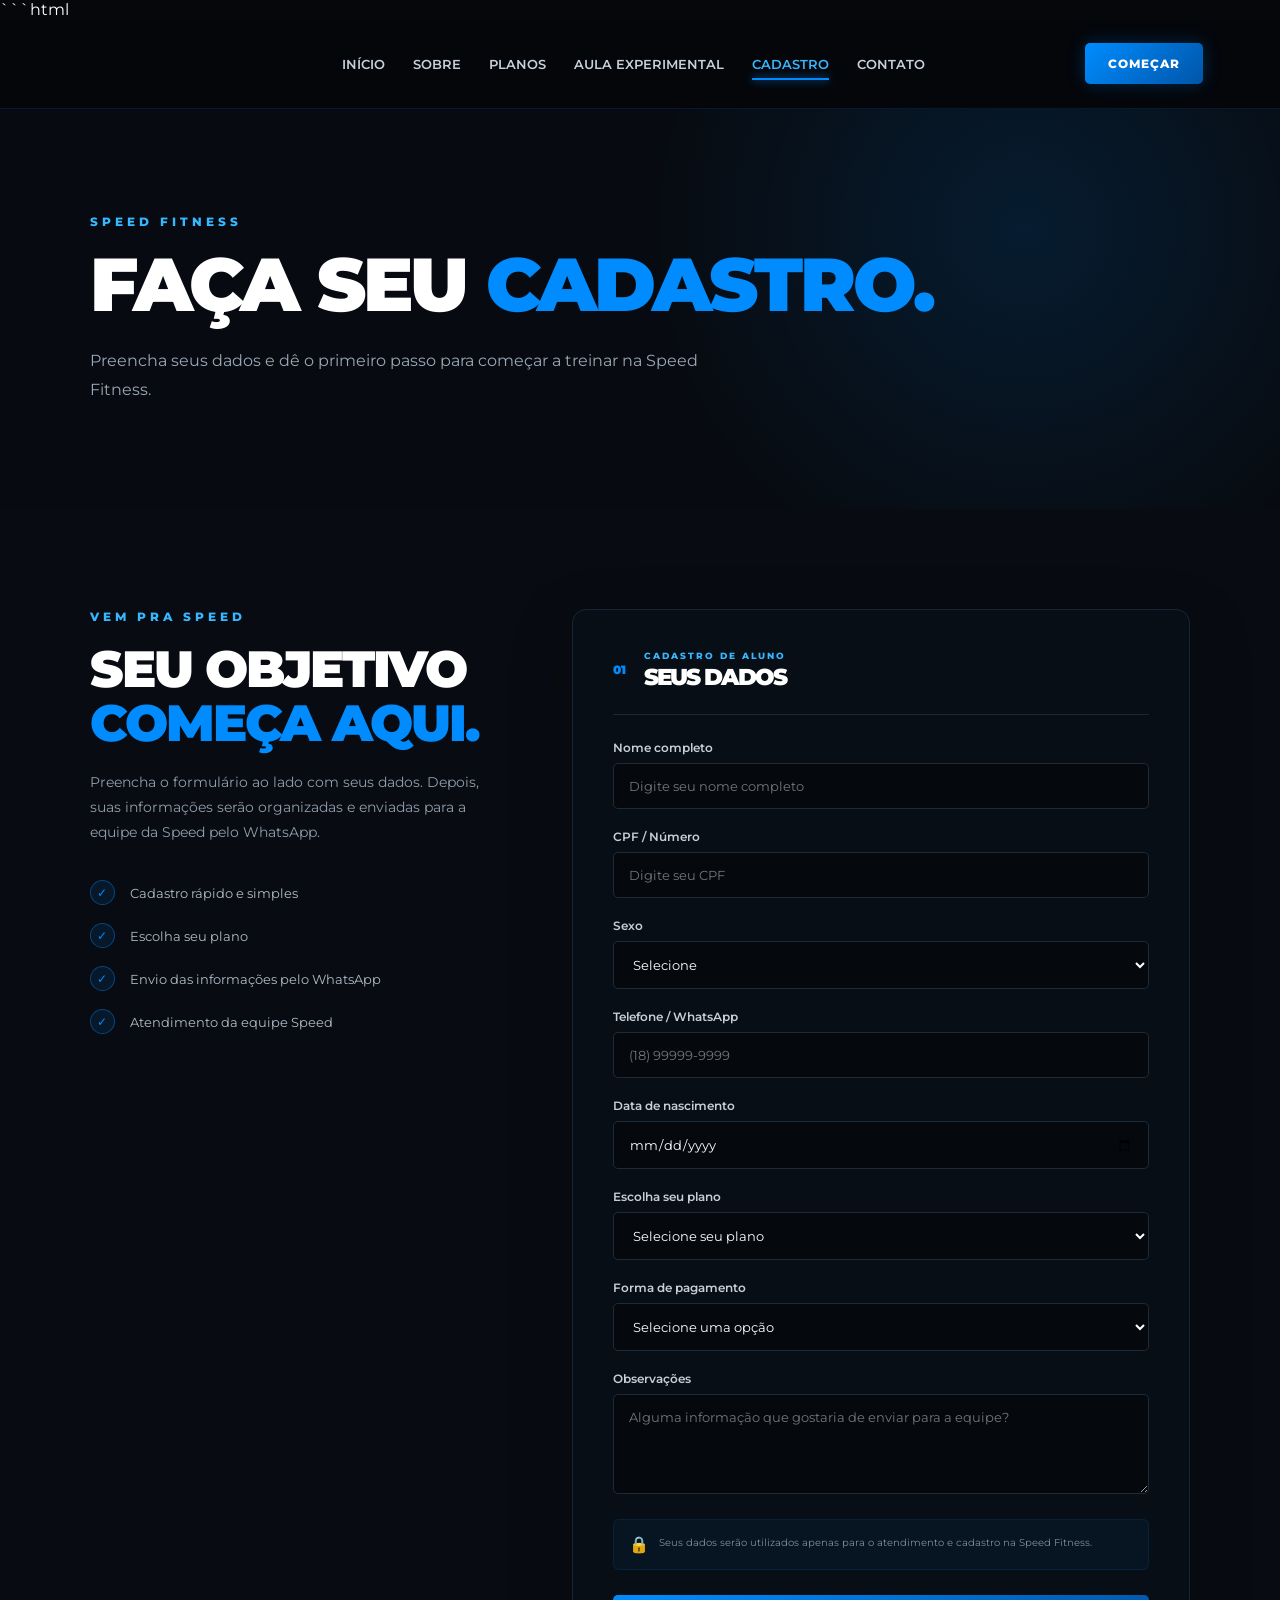
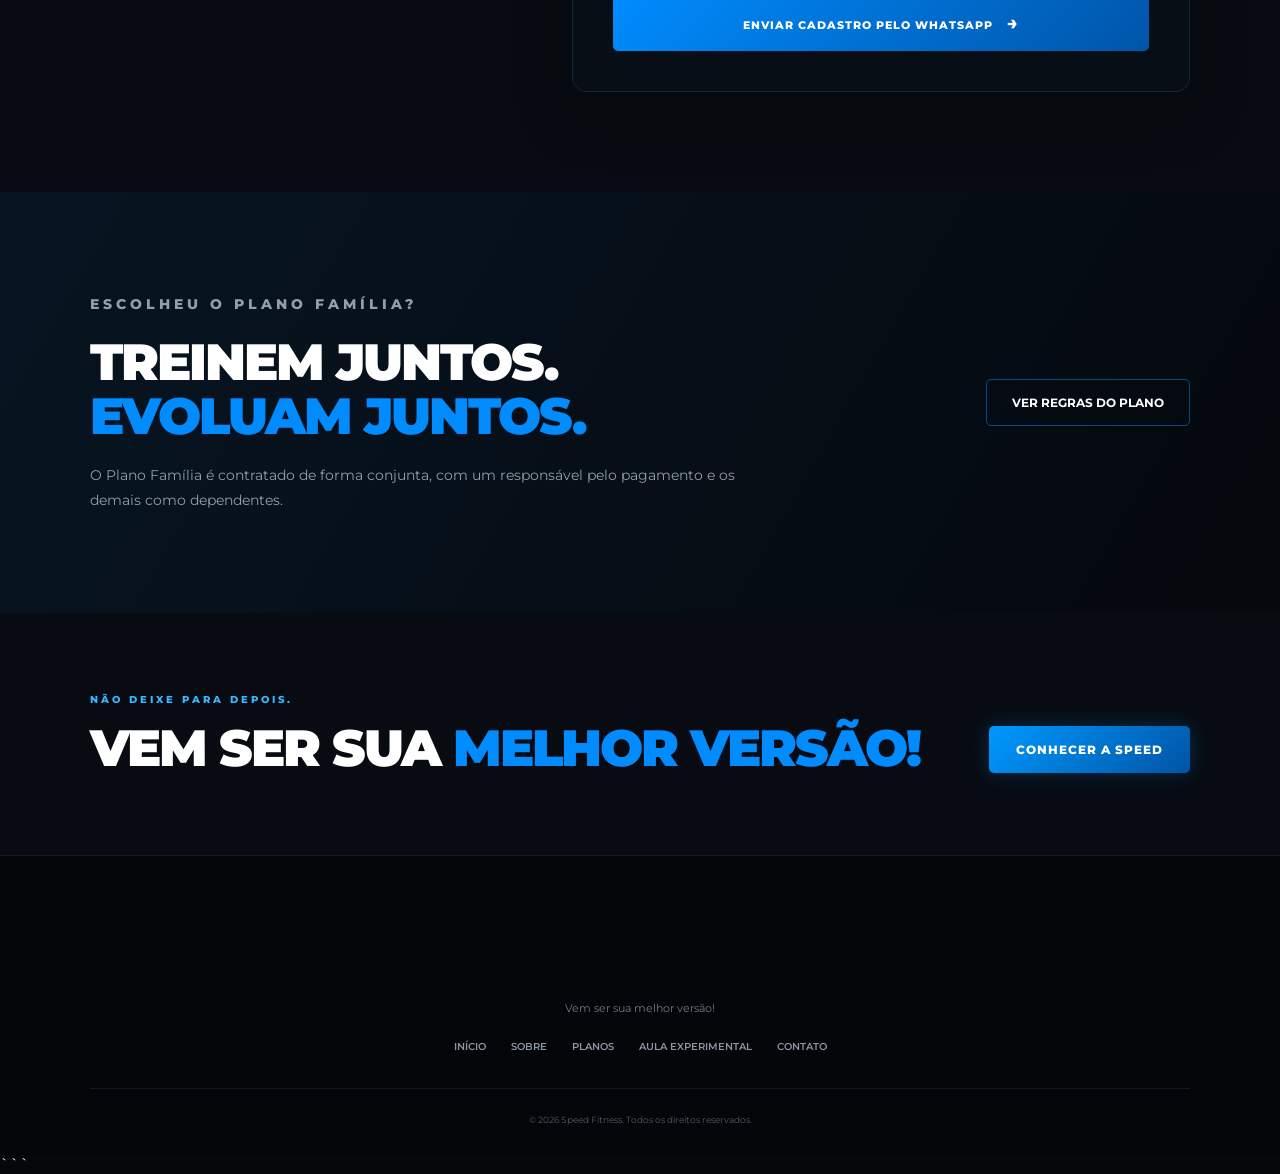
==== cadastro.html @ 37af4237 "Add files via upload" ====
```html
<!DOCTYPE html>
<html lang="pt-BR">

<head>

    <meta charset="UTF-8">

    <meta name="viewport" content="width=device-width, initial-scale=1.0">

    <title>Cadastro | Speed Fitness</title>

    <link rel="stylesheet" href="estilo.css">

    <link rel="preconnect" href="https://fonts.googleapis.com">

    <link rel="preconnect" href="https://fonts.gstatic.com" crossorigin>

    <link href="https://fonts.googleapis.com/css2?family=Montserrat:wght@400;500;600;700;800;900&display=swap" rel="stylesheet">

</head>


<body>


    <!-- =========================
         MENU
    ========================== -->

    <header class="cabecalho">


        <div class="logo">

            <span>SPEED</span>

            <small>FITNESS</small>

        </div>


        <nav class="menu">


            <a href="index.html">
                Início
            </a>


            <a href="sobre.html">
                Sobre
            </a>


            <a href="planos.html">
                Planos
            </a>


            <a href="experimental.html">
                Aula Experimental
            </a>


            <a href="cadastro.html" class="ativo">
                Cadastro
            </a>


            <a href="contato.html">
                Contato
            </a>


        </nav>


        <a href="cadastro.html" class="botao-menu">

            COMEÇAR

        </a>


    </header>



    <!-- =========================
         CONTEÚDO
    ========================== -->

    <main>


        <!-- =========================
             TOPO
        ========================== -->

        <section class="pagina-topo">


            <p class="subtitulo">

                SPEED FITNESS

            </p>


            <h1>

                FAÇA SEU

                <span>CADASTRO.</span>

            </h1>


            <p>

                Preencha seus dados e dê o primeiro passo
                para começar a treinar na Speed Fitness.

            </p>


        </section>



        <!-- =========================
             ÁREA DO CADASTRO
        ========================== -->

        <section class="cadastro-area">


            <div class="cadastro-informacoes">


                <p class="subtitulo">

                    VEM PRA SPEED

                </p>


                <h2>

                    SEU OBJETIVO

                    <span>COMEÇA AQUI.</span>

                </h2>


                <p>

                    Preencha o formulário ao lado com seus
                    dados. Depois, suas informações serão
                    organizadas e enviadas para a equipe
                    da Speed pelo WhatsApp.

                </p>


                <div class="cadastro-beneficios">


                    <div>

                        <span>✓</span>

                        <p>

                            Cadastro rápido e simples

                        </p>

                    </div>


                    <div>

                        <span>✓</span>

                        <p>

                            Escolha seu plano

                        </p>

                    </div>


                    <div>

                        <span>✓</span>

                        <p>

                            Envio das informações pelo WhatsApp

                        </p>

                    </div>


                    <div>

                        <span>✓</span>

                        <p>

                            Atendimento da equipe Speed

                        </p>

                    </div>


                </div>


            </div>



            <!-- =========================
                 FORMULÁRIO
            ========================== -->

            <div class="formulario-container">


                <form id="formCadastro">


                    <div class="formulario-titulo">

                        <span>

                            01

                        </span>

                        <div>

                            <p>

                                CADASTRO DE ALUNO

                            </p>

                            <h2>

                                SEUS DADOS

                            </h2>

                        </div>

                    </div>



                    <!-- NOME -->

                    <div class="campo">

                        <label for="nome">

                            Nome completo

                        </label>

                        <input
                            type="text"
                            id="nome"
                            name="nome"
                            placeholder="Digite seu nome completo"
                            required
                        >

                    </div>



                    <!-- CPF -->

                    <div class="campo">

                        <label for="numero">

                            CPF / Número

                        </label>

                        <input
                            type="text"
                            id="numero"
                            name="numero"
                            placeholder="Digite seu CPF"
                            required
                        >

                    </div>



                    <!-- SEXO -->

                    <div class="campo">

                        <label for="sexo">

                            Sexo

                        </label>

                        <select
                            id="sexo"
                            name="sexo"
                            required
                        >

                            <option value="">
                                Selecione
                            </option>

                            <option value="Feminino">
                                Feminino
                            </option>

                            <option value="Masculino">
                                Masculino
                            </option>

                            <option value="Outro">
                                Outro
                            </option>

                            <option value="Prefiro não informar">
                                Prefiro não informar
                            </option>

                        </select>

                    </div>



                    <!-- TELEFONE -->

                    <div class="campo">

                        <label for="telefone">

                            Telefone / WhatsApp

                        </label>

                        <input
                            type="tel"
                            id="telefone"
                            name="telefone"
                            placeholder="(18) 99999-9999"
                            required
                        >

                    </div>



                    <!-- DATA DE NASCIMENTO -->

                    <div class="campo">

                        <label for="nascimento">

                            Data de nascimento

                        </label>

                        <input
                            type="date"
                            id="nascimento"
                            name="nascimento"
                            required
                        >

                    </div>



                    <!-- PLANO -->

                    <div class="campo">

                        <label for="plano">

                            Escolha seu plano

                        </label>

                        <select
                            id="plano"
                            name="plano"
                            required
                        >

                            <option value="">
                                Selecione seu plano
                            </option>

                            <option value="Mensal - R$ 89,97/mês">
                                Mensal — R$ 89,97/mês
                            </option>

                            <option value="Trimestral - R$ 255,00">
                                Trimestral — R$ 255,00
                            </option>

                            <option value="Semestral - R$ 480,00">
                                Semestral — R$ 480,00
                            </option>

                            <option value="Diária - R$ 20,00">
                                Diária — R$ 20,00
                            </option>

                            <option value="15 dias - R$ 67,00">
                                15 dias — R$ 67,00
                            </option>

                            <option value="3x por semana - R$ 80,00">
                                3× por semana — R$ 80,00
                            </option>

                            <option value="Plano Família">
                                Plano Família
                            </option>

                            <option value="Aula Experimental Gratuita">
                                Aula Experimental Gratuita
                            </option>

                        </select>

                    </div>



                    <!-- QUANTIDADE FAMÍLIA -->

                    <div
                        class="campo campo-familia"
                        id="campoFamilia"
                        style="display: none;"
                    >

                        <label for="quantidadeFamilia">

                            Quantidade de pessoas

                        </label>

                        <select
                            id="quantidadeFamilia"
                            name="quantidadeFamilia"
                        >

                            <option value="">
                                Selecione
                            </option>

                            <option value="2 pessoas - R$ 170,00">
                                2 pessoas — R$ 170,00
                            </option>

                            <option value="3 pessoas - R$ 255,00">
                                3 pessoas — R$ 255,00
                            </option>

                            <option value="4 pessoas - R$ 340,00">
                                4 pessoas — R$ 340,00
                            </option>

                            <option value="5 pessoas - R$ 425,00">
                                5 pessoas — R$ 425,00
                            </option>

                        </select>

                    </div>



                    <!-- PAGAMENTO -->

                    <div class="campo">

                      <label for="pagamento">Forma de pagamento</label>

<select id="pagamento" name="pagamento" required>

    <option value="">
        Selecione uma opção
    </option>

    <option value="Pix">
        Pix
    </option>

    <option value="Cartão de crédito">
        Cartão de crédito
    </option>

    <option value="Cartão de débito">
        Cartão de débito
    </option>

    <option value="Dinheiro">
        Dinheiro
    </option>

    <option value="Aula Experimental Gratuita">
        Aula Experimental Gratuita
    </option>

</select>

                    </div>



                    <!-- OBSERVAÇÕES -->

                    <div class="campo">

                        <label for="observacoes">

                            Observações

                        </label>

                        <textarea
                            id="observacoes"
                            name="observacoes"
                            rows="4"
                            placeholder="Alguma informação que gostaria de enviar para a equipe?"
                        ></textarea>

                    </div>



                    <!-- AVISO -->

                    <div class="aviso-cadastro">

                        <span>🔒</span>

                        <p>

                            Seus dados serão utilizados apenas
                            para o atendimento e cadastro na
                            Speed Fitness.

                        </p>

                    </div>



                    <!-- BOTÃO -->

                    <button
                        type="submit"
                        class="botao-enviar"
                    >

                        ENVIAR CADASTRO PELO WHATSAPP

                        <span>→</span>

                    </button>


                </form>


            </div>


        </section>



        <!-- =========================
             PLANO FAMÍLIA
        ========================== -->

        <section class="cadastro-familia">


            <div>


                <p class="subtitulo">

                    ESCOLHEU O PLANO FAMÍLIA?

                </p>


                <h2>

                    TREINEM JUNTOS.

                    <span>EVOLUAM JUNTOS.</span>

                </h2>


                <p>

                    O Plano Família é contratado de forma
                    conjunta, com um responsável pelo pagamento
                    e os demais como dependentes.

                </p>


            </div>


            <a
                href="planos.html"
                class="botao-secundario"
            >

                VER REGRAS DO PLANO

            </a>


        </section>
        <!-- =========================
             CHAMADA FINAL
        ========================== -->

        <section class="chamada-final">


            <div>

                <p>

                    NÃO DEIXE PARA DEPOIS.

                </p>


                <h2>

                    VEM SER SUA

                    <span>MELHOR VERSÃO!</span>

                </h2>

            </div>


            <a
                href="experimental.html"
                class="botao-principal"
            >

                CONHECER A SPEED

            </a>


        </section>


    </main>



    <!-- =========================
         RODAPÉ
    ========================== -->

    <footer class="rodape">


        <div class="logo">

            <span>SPEED</span>

            <small>FITNESS</small>

        </div>


        <p>

            Vem ser sua melhor versão!

        </p>


        <div class="rodape-links">


            <a href="index.html">
                Início
            </a>


            <a href="sobre.html">
                Sobre
            </a>


            <a href="planos.html">
                Planos
            </a>


            <a href="experimental.html">
                Aula Experimental
            </a>


            <a href="contato.html">
                Contato
            </a>


        </div>


        <p class="copyright">

            © 2026 Speed Fitness.
            Todos os direitos reservados.

        </p>


    </footer>



    <script src="script.js"></script>


</body>

</html>
```
---- estilo.css ----
/* =====================================================
   SPEED FITNESS
   ESTILO PRINCIPAL DO SITE
===================================================== */


/* =====================================================
   CONFIGURAÇÕES GERAIS
===================================================== */

* {
    margin: 0;
    padding: 0;
    box-sizing: border-box;
}

html {
    scroll-behavior: smooth;
}

body {
    font-family: 'Montserrat', sans-serif;
    background: #05070b;
    color: #ffffff;
    overflow-x: hidden;
}

a {
    text-decoration: none;
    color: inherit;
}

button,
input,
select,
textarea {
    font-family: inherit;
}


/* =====================================================
   CORES
===================================================== */

:root {

    --preto: #05070b;

    --preto-2: #090d14;

    --azul-escuro: #071522;

    --azul: #008cff;

    --azul-claro: #36b7ff;

    --azul-brilho: #00aaff;

    --cinza: #9ba7b5;

    --cinza-escuro: #18202b;

    --branco: #ffffff;

}


/* =====================================================
   BARRA DE NAVEGAÇÃO
===================================================== */

.cabecalho {

    width: 100%;

    height: 90px;

    padding: 0 6%;

    display: flex;

    align-items: center;

    justify-content: space-between;

    background: rgba(5, 7, 11, 0.92);

    border-bottom: 1px solid rgba(0, 140, 255, 0.15);

    position: sticky;

    top: 0;

    z-index: 1000;

    backdrop-filter: blur(15px);

}


/* =====================================================
   LOGO
===================================================== */

.logo {

    width: 105px;

    height: 70px;

    background-image: url("logo-speed-fitness.png");

    background-size: contain;

    background-position: center;

    background-repeat: no-repeat;

    flex-shrink: 0;

}


/* Esconde o texto provisório dos HTMLs */

.logo span,
.logo small {

    display: none;

}


/* =====================================================
   MENU
===================================================== */

.menu {

    display: flex;

    align-items: center;

    gap: 28px;

}


.menu a {

    color: #c8d0da;

    font-size: 13px;

    font-weight: 600;

    text-transform: uppercase;

    position: relative;

    transition: 0.3s ease;

}


.menu a::after {

    content: "";

    position: absolute;

    left: 0;

    bottom: -8px;

    width: 0;

    height: 2px;

    background: var(--azul);

    box-shadow: 0 0 8px var(--azul);

    transition: 0.3s ease;

}


.menu a:hover {

    color: #ffffff;

}


.menu a:hover::after,
.menu a.ativo::after {

    width: 100%;

}


.menu a.ativo {

    color: var(--azul-claro);

}


/* =====================================================
   BOTÃO DO MENU
===================================================== */

.botao-menu {

    padding: 13px 23px;

    background: linear-gradient(
        135deg,
        #008cff,
        #0055a8
    );

    border-radius: 5px;

    font-size: 12px;

    font-weight: 800;

    letter-spacing: 1px;

    transition: 0.3s ease;

    box-shadow: 0 0 18px rgba(0, 140, 255, 0.25);

}


.botao-menu:hover {

    transform: translateY(-3px);

    box-shadow: 0 0 30px rgba(0, 140, 255, 0.5);

}


/* =====================================================
   HERO PRINCIPAL
===================================================== */

.hero {

    min-height: calc(100vh - 90px);

    padding: 80px 7%;

    display: flex;

    align-items: center;

    justify-content: space-between;

    position: relative;

    overflow: hidden;

    background:

        radial-gradient(
            circle at 80% 50%,
            rgba(0, 140, 255, 0.15),
            transparent 35%
        ),

        linear-gradient(
            120deg,
            #05070b,
            #071522
        );

}


/* brilho decorativo */

.hero::before {

    content: "";

    position: absolute;

    width: 500px;

    height: 500px;

    border-radius: 50%;

    background: rgba(0, 140, 255, 0.08);

    filter: blur(100px);

    right: -150px;

    top: 20%;

}


.hero-conteudo {

    max-width: 720px;

    position: relative;

    z-index: 2;

    animation: aparecer 1s ease forwards;

}


.subtitulo {

    color: var(--azul-claro);

    font-size: 12px;

    font-weight: 800;

    letter-spacing: 4px;

    margin-bottom: 18px;

}


.hero h1 {

    font-size: clamp(42px, 6vw, 82px);

    line-height: 0.98;

    font-weight: 900;

    letter-spacing: -3px;

    margin-bottom: 25px;

}


.hero h1 span {

    display: block;

    color: transparent;

    -webkit-text-stroke: 1px var(--azul);

    text-shadow: 0 0 25px rgba(0, 140, 255, 0.25);

}


.hero p {

    max-width: 620px;

    color: #aeb9c6;

    line-height: 1.8;

    font-size: 15px;

}


/* =====================================================
   BOTÕES
===================================================== */

.botao-principal {

    display: inline-flex;

    align-items: center;

    justify-content: center;

    gap: 10px;

    margin-top: 30px;

    padding: 16px 27px;

    background: linear-gradient(
        135deg,
        #0099ff,
        #0054a5
    );

    border-radius: 5px;

    font-size: 12px;

    font-weight: 800;

    letter-spacing: 1px;

    transition: 0.3s ease;

    box-shadow: 0 0 20px rgba(0, 140, 255, 0.25);

}


.botao-principal:hover {

    transform: translateY(-4px);

    box-shadow: 0 10px 35px rgba(0, 140, 255, 0.35);

}


.botao-secundario {

    display: inline-flex;

    align-items: center;

    justify-content: center;

    padding: 15px 25px;

    border: 1px solid rgba(0, 140, 255, 0.5);

    color: #ffffff;

    border-radius: 5px;

    font-size: 12px;

    font-weight: 700;

    transition: 0.3s ease;

}


.botao-secundario:hover {

    background: rgba(0, 140, 255, 0.1);

    border-color: var(--azul);

    transform: translateY(-3px);

}


/* =====================================================
   CARTÃO DA AULA EXPERIMENTAL
===================================================== */

.hero-card {

    width: 300px;

    padding: 30px;

    background: rgba(8, 17, 28, 0.85);

    border: 1px solid rgba(0, 140, 255, 0.3);

    border-radius: 15px;

    position: relative;

    z-index: 2;

    animation: flutuar 4s ease-in-out infinite;

    box-shadow:

        0 0 40px rgba(0, 140, 255, 0.12),

        inset 0 0 30px rgba(0, 140, 255, 0.03);

}


.hero-card span {

    display: block;

    color: var(--azul-claro);

    font-size: 11px;

    font-weight: 800;

    letter-spacing: 2px;

    margin-bottom: 10px;

}


.hero-card h3 {

    font-size: 30px;

    font-weight: 900;

    margin-bottom: 10px;

}


.hero-card p {

    font-size: 12px;

    line-height: 1.6;

}


/* =====================================================
   SEÇÕES
===================================================== */

section {

    padding: 100px 7%;

}


section:nth-child(even) {

    background: #080c12;

}


/* =====================================================
   TÍTULOS
===================================================== */

section h2 {

    font-size: clamp(30px, 4vw, 52px);

    font-weight: 900;

    line-height: 1.05;

    letter-spacing: -2px;

    margin-bottom: 20px;

}


section h2 span {

    color: var(--azul);

}


/* =====================================================
   CARDS DE BENEFÍCIOS
===================================================== */

.beneficios {

    display: grid;

    grid-template-columns: repeat(4, 1fr);

    gap: 20px;

    margin-top: 50px;

}


.beneficio {

    padding: 35px 25px;

    background: #0a1018;

    border: 1px solid #172331;

    border-radius: 10px;

    transition: 0.4s ease;

    position: relative;

    overflow: hidden;

}


.beneficio::before {

    content: "";

    position: absolute;

    width: 100%;

    height: 2px;

    top: 0;

    left: -100%;

    background: var(--azul);

    transition: 0.4s ease;

}


.beneficio:hover {

    transform: translateY(-8px);

    border-color: rgba(0, 140, 255, 0.5);

    box-shadow: 0 15px 35px rgba(0, 0, 0, 0.35);

}


.beneficio:hover::before {

    left: 0;

}


.beneficio-icone {

    font-size: 30px;

    margin-bottom: 25px;

}


.beneficio h3 {

    font-size: 17px;

    margin-bottom: 12px;

}


.beneficio p {

    color: #8996a5;

    font-size: 13px;

    line-height: 1.7;

}


/* =====================================================
   PÁGINAS INTERNAS — TOPO
===================================================== */

.pagina-topo {

    min-height: 400px;

    display: flex;

    flex-direction: column;

    justify-content: center;

    align-items: flex-start;

    background:

        radial-gradient(
            circle at 80% 30%,
            rgba(0, 140, 255, 0.13),
            transparent 35%
        ),

        #070b11;

}


.pagina-topo h1 {

    font-size: clamp(40px, 6vw, 75px);

    line-height: 1;

    font-weight: 900;

    letter-spacing: -3px;

    margin-bottom: 25px;

}


.pagina-topo h1 span {

    color: var(--azul);

}


.pagina-topo > p:last-child {

    max-width: 650px;

    color: #9aa7b6;

    line-height: 1.8;

}


/* =====================================================
   SOBRE
===================================================== */

.sobre-conteudo {

    max-width: 1000px;

    margin: auto;

}


.sobre-conteudo p {

    color: #a4afbc;

    line-height: 1.9;

    font-size: 15px;

    margin-bottom: 20px;

}


.diferenciais {

    display: grid;

    grid-template-columns: repeat(4, 1fr);

    gap: 20px;

    margin-top: 50px;

}


.diferencial {

    padding: 30px;

    background: #0b1119;

    border: 1px solid #182534;

    border-radius: 10px;

    transition: 0.3s ease;

}


.diferencial:hover {

    transform: translateY(-6px);

    border-color: var(--azul);

}


.diferencial h3 {

    margin-bottom: 12px;

    font-size: 15px;

}


.diferencial p {

    font-size: 12px;

    line-height: 1.7;

    color: #8f9baa;

}


/* =====================================================
   PLANOS
===================================================== */

.planos-grid {

    display: grid;

    grid-template-columns: repeat(3, 1fr);

    gap: 22px;

}


.plano-card {

    padding: 35px;

    background: linear-gradient(
        145deg,
        #0b121b,
        #070b10
    );

    border: 1px solid #1a2a3a;

    border-radius: 12px;

    position: relative;

    overflow: hidden;

    transition: 0.4s ease;

}


.plano-card:hover {

    transform: translateY(-8px);

    border-color: var(--azul);

    box-shadow: 0 15px 45px rgba(0, 140, 255, 0.12);

}


.plano-card.destaque {

    border-color: var(--azul);

    box-shadow: 0 0 30px rgba(0, 140, 255, 0.12);

}


.plano-card .tag {

    display: inline-block;

    padding: 6px 10px;

    background: rgba(0, 140, 255, 0.12);

    color: var(--azul-claro);

    font-size: 9px;

    font-weight: 800;

    letter-spacing: 1px;

    border-radius: 3px;

    margin-bottom: 20px;

}


.plano-card h3 {

    font-size: 20px;

    margin-bottom: 15px;

}


.preco {

    font-size: 36px;

    font-weight: 900;

    margin-bottom: 8px;

}


.preco small {

    font-size: 12px;

    color: #788594;

    font-weight: 500;

}


.plano-card p {

    color: #8996a5;

    font-size: 12px;

    line-height: 1.7;

}


.plano-card .botao-secundario {

    width: 100%;

    margin-top: 25px;

}


/* =====================================================
   FAMÍLIA
===================================================== */

.cadastro-familia {

    display: flex;

    align-items: center;

    justify-content: space-between;

    gap: 40px;

    background:

        linear-gradient(
            120deg,
            #071522,
            #05080d
        );

}


.cadastro-familia > div {

    max-width: 650px;

}


.cadastro-familia p {

    color: #929eac;

    line-height: 1.8;

    font-size: 14px;

}


/* =====================================================
   FORMULÁRIO
===================================================== */

.cadastro-area {

    display: grid;

    grid-template-columns: 0.8fr 1.2fr;

    gap: 70px;

    align-items: start;

}


.cadastro-informacoes {

    position: sticky;

    top: 120px;

}


.cadastro-informacoes > p:not(.subtitulo) {

    color: #919dab;

    line-height: 1.8;

    font-size: 14px;

}


.cadastro-beneficios {

    margin-top: 35px;

}


.cadastro-beneficios div {

    display: flex;

    align-items: center;

    gap: 15px;

    margin-bottom: 18px;

}


.cadastro-beneficios span {

    width: 25px;

    height: 25px;

    display: flex;

    align-items: center;

    justify-content: center;

    background: rgba(0, 140, 255, 0.1);

    border: 1px solid rgba(0, 140, 255, 0.4);

    border-radius: 50%;

    color: var(--azul);

    font-size: 12px;

}


.cadastro-beneficios p {

    color: #b0bac6;

    font-size: 13px;

}


/* =====================================================
   CONTAINER DO FORMULÁRIO
===================================================== */

.formulario-container {

    padding: 40px;

    background: #080e16;

    border: 1px solid #172636;

    border-radius: 14px;

    box-shadow: 0 20px 60px rgba(0, 0, 0, 0.25);

}


.formulario-titulo {

    display: flex;

    align-items: center;

    gap: 18px;

    padding-bottom: 25px;

    margin-bottom: 25px;

    border-bottom: 1px solid #1a2836;

}


.formulario-titulo > span {

    color: var(--azul);

    font-size: 12px;

    font-weight: 900;

}


.formulario-titulo p {

    color: var(--azul-claro);

    font-size: 9px;

    font-weight: 800;

    letter-spacing: 2px;

}


.formulario-titulo h2 {

    font-size: 23px;

    margin: 4px 0 0;

}


/* =====================================================
   CAMPOS
===================================================== */

.campo {

    margin-bottom: 20px;

}


.campo label {

    display: block;

    margin-bottom: 8px;

    color: #c6ced8;

    font-size: 12px;

    font-weight: 600;

}


.campo input,
.campo select,
.campo textarea {

    width: 100%;

    padding: 14px 15px;

    color: #ffffff;

    background: #05090e;

    border: 1px solid #1d2b39;

    border-radius: 5px;

    outline: none;

    font-size: 13px;

    transition: 0.3s ease;

}


.campo textarea {

    resize: vertical;

    min-height: 100px;

}


.campo input:focus,
.campo select:focus,
.campo textarea:focus {

    border-color: var(--azul);

    box-shadow: 0 0 15px rgba(0, 140, 255, 0.08);

}


.campo select option {

    background: #080e16;

    color: #ffffff;

}


/* =====================================================
   AVISO DO CADASTRO
===================================================== */

.aviso-cadastro {

    display: flex;

    align-items: flex-start;

    gap: 10px;

    padding: 15px;

    margin: 25px 0;

    background: rgba(0, 140, 255, 0.05);

    border: 1px solid rgba(0, 140, 255, 0.12);

    border-radius: 6px;

}


.aviso-cadastro p {

    color: #7f8d9d;

    font-size: 10px;

    line-height: 1.6;

}


/* =====================================================
   BOTÃO DO FORMULÁRIO
===================================================== */

.botao-enviar {

    width: 100%;

    padding: 17px;

    border: none;

    border-radius: 5px;

    cursor: pointer;

    color: #ffffff;

    background: linear-gradient(
        135deg,
        #008cff,
        #0055a8
    );

    font-size: 11px;

    font-weight: 800;

    letter-spacing: 1px;

    transition: 0.3s ease;

}


.botao-enviar span {

    margin-left: 10px;

    font-size: 18px;

}


.botao-enviar:hover {

    transform: translateY(-3px);

    box-shadow: 0 10px 30px rgba(0, 140, 255, 0.25);

}


/* =====================================================
   PRIVACIDADE
===================================================== */

.privacidade {

    display: flex;

    align-items: center;

    gap: 25px;

    max-width: 1000px;

    margin: 0 auto;

    padding: 25px;

    background: #090f17;

    border: 1px solid #162535;

    border-radius: 10px;

}


.privacidade-icone {

    font-size: 30px;

}


.privacidade h3 {

    font-size: 14px;

    margin-bottom: 8px;

}


.privacidade p {

    color: #7f8d9d;

    font-size: 12px;

    line-height: 1.6;

}


/* =====================================================
   AULA EXPERIMENTAL
===================================================== */

.experimental-destaque {

    display: grid;

    grid-template-columns: repeat(3, 1fr);

    gap: 20px;

}


.passo {

    padding: 35px;

    background: #090f17;

    border: 1px solid #172636;

    border-radius: 10px;

    transition: 0.4s ease;

}


.passo:hover {

    transform: translateY(-8px);

    border-color: var(--azul);

}


.passo-numero {

    font-size: 40px;

    font-weight: 900;

    color: rgba(0, 140, 255, 0.3);

    margin-bottom: 20px;

}


.passo h3 {

    font-size: 17px;

    margin-bottom: 12px;

}


.passo p {

    color: #8996a5;

    font-size: 13px;

    line-height: 1.7;

}


/* =====================================================
   HORÁRIOS
===================================================== */

.horarios {

    display: grid;

    grid-template-columns: 1fr 1fr;

    gap: 70px;

    align-items: center;

}


.horarios-texto p:last-child {

    color: #8f9ba9;

    line-height: 1.8;

    font-size: 14px;

}


.tabela-horarios {

    background: #090f17;

    border: 1px solid #172636;

    border-radius: 10px;

    overflow: hidden;

}


.horario-linha {

    display: flex;

    align-items: center;

    justify-content: space-between;

    gap: 20px;

    padding: 23px 25px;

    border-bottom: 1px solid #17202c;

}


.horario-linha:last-child {

    border-bottom: none;

}


.horario-linha strong {

    font-size: 13px;

}


.horario-linha span {

    color: var(--azul-claro);

    font-size: 12px;

    text-align: right;

}


/* =====================================================
   CONTATO
===================================================== */

.contato-area {

    display: grid;

    grid-template-columns: repeat(3, 1fr);

    gap: 22px;

}


.contato-card {

    padding: 35px;

    background: #090f17;

    border: 1px solid #172636;

    border-radius: 10px;

    transition: 0.4s ease;

}


.contato-card:hover {

    transform: translateY(-8px);

    border-color: rgba(0, 140, 255, 0.6);

    box-shadow: 0 15px 40px rgba(0, 0, 0, 0.3);

}


.contato-card.destaque {

    border-color: rgba(0, 140, 255, 0.5);

}


.contato-icone {

    font-size: 30px;

    margin-bottom: 25px;

}


.contato-label {

    color: var(--azul);

    font-size: 9px;

    font-weight: 800;

    letter-spacing: 2px;

    margin-bottom: 10px;

}


.contato-card h3 {

    font-size: 18px;

    margin-bottom: 15px;

}


.contato-card > p:not(.contato-label) {

    color: #8f9baa;

    font-size: 12px;

    line-height: 1.8;

}


.link-contato {

    display: inline-block;

    margin-top: 25px;

    color: var(--azul-claro);

    font-size: 10px;

    font-weight: 800;

    letter-spacing: 1px;

    transition: 0.3s ease;

}


.link-contato:hover {

    color: #ffffff;

    transform: translateX(5px);

}


/* =====================================================
   FAQ
===================================================== */

.faq {

    max-width: 1000px;

    margin: auto;

}


.faq-lista {

    margin-top: 40px;

}


.faq details {

    border-bottom: 1px solid #1a2734;

}


.faq summary {

    list-style: none;

    cursor: pointer;

    padding: 23px 5px;

    display: flex;

    align-items: center;

    justify-content: space-between;

    font-size: 14px;

    font-weight: 600;

}


.faq summary::-webkit-details-marker {

    display: none;

}


.faq summary span {

    color: var(--azul);

    font-size: 22px;

    transition: 0.3s ease;

}


.faq details[open] summary span {

    transform: rotate(45deg);

}


.faq details p {

    color: #8996a5;

    font-size: 12px;

    line-height: 1.8;

    padding: 0 35px 25px 5px;

}


/* =====================================================
   CHAMADA FINAL
===================================================== */

.chamada-final {

    display: flex;

    align-items: center;

    justify-content: space-between;

    gap: 40px;

    padding-top: 80px;

    padding-bottom: 80px;

    background:

        radial-gradient(
            circle at 20% 50%,
            rgba(0, 140, 255, 0.12),
            transparent 35%
        ),

        #07101a;

}


.chamada-final p {

    color: var(--azul-claro);

    font-size: 10px;

    font-weight: 800;

    letter-spacing: 3px;

    margin-bottom: 15px;

}


.chamada-final h2 {

    margin: 0;

}


/* =====================================================
   RODAPÉ
===================================================== */

.rodape {

    padding: 55px 7% 30px;

    background: #030508;

    border-top: 1px solid #101a24;

    text-align: center;

}


.rodape .logo {

    margin: 0 auto 20px;

}


.rodape > p {

    color: #6f7b88;

    font-size: 11px;

    margin-bottom: 25px;

}


.rodape-links {

    display: flex;

    justify-content: center;

    flex-wrap: wrap;

    gap: 25px;

    margin-bottom: 35px;

}


.rodape-links a {

    color: #8b97a5;

    font-size: 10px;

    font-weight: 600;

    text-transform: uppercase;

    transition: 0.3s ease;

}


.rodape-links a:hover {

    color: var(--azul);

}


.copyright {

    padding-top: 25px;

    border-top: 1px solid #111923;

    color: #4e5965 !important;

    font-size: 9px !important;

    margin: 0 !important;

}


/* =====================================================
   ANIMAÇÕES
===================================================== */

@keyframes aparecer {

    from {

        opacity: 0;

        transform: translateY(25px);

    }

    to {

        opacity: 1;

        transform: translateY(0);

    }

}


@keyframes flutuar {

    0%,
    100% {

        transform: translateY(0);

    }

    50% {

        transform: translateY(-12px);

    }

}


/* =====================================================
   RESPONSIVIDADE — TABLET
===================================================== */

@media (max-width: 1000px) {


    .cabecalho {

        padding: 0 4%;

    }


    .menu {

        gap: 15px;

    }


    .menu a {

        font-size: 10px;

    }


    .beneficios {

        grid-template-columns: repeat(2, 1fr);

    }


    .diferenciais {

        grid-template-columns: repeat(2, 1fr);

    }


    .planos-grid {

        grid-template-columns: repeat(2, 1fr);

    }


    .contato-area {

        grid-template-columns: 1fr;

    }


    .cadastro-area {

        grid-template-columns: 1fr;

    }


    .cadastro-informacoes {

        position: static;

    }


    .horarios {

        grid-template-columns: 1fr;

    }

}


/* =====================================================
   RESPONSIVIDADE — CELULAR
===================================================== */

@media (max-width: 700px) {


    .cabecalho {

        height: auto;

        min-height: 80px;

        padding: 12px 5%;

        flex-wrap: wrap;

        gap: 15px;

    }


    .logo {

        width: 85px;

        height: 60px;

    }


    .menu {

        order: 3;

        width: 100%;

        overflow-x: auto;

        justify-content: flex-start;

        padding-bottom: 5px;

        gap: 20px;

        scrollbar-width: none;

    }


    .menu::-webkit-scrollbar {

        display: none;

    }


    .menu a {

        white-space: nowrap;

        font-size: 9px;

    }


    .botao-menu {

        padding: 10px 15px;

        font-size: 9px;

    }


    .hero {

        min-height: 700px;

        padding: 70px 6%;

        flex-direction: column;

        align-items: flex-start;

        justify-content: center;

        gap: 50px;

    }


    .hero h1 {

        letter-spacing: -2px;

    }


    .hero-card {

        width: 100%;

        max-width: 320px;

    }


    section {

        padding: 70px 6%;

    }


    .beneficios {

        grid-template-columns: 1fr;

    }


    .diferenciais {

        grid-template-columns: 1fr;

    }


    .planos-grid {

        grid-template-columns: 1fr;

    }


    .experimental-destaque {

        grid-template-columns: 1fr;

    }


    .cadastro-area {

        gap: 40px;

    }


    .formulario-container {

        padding: 25px 20px;

    }


    .cadastro-familia {

        flex-direction: column;

        align-items: flex-start;

    }


    .chamada-final {

        flex-direction: column;

        align-items: flex-start;

    }


    .chamada-final .botao-principal {

        width: 100%;

    }


    .horario-linha {

        align-items: flex-start;

        flex-direction: column;

        gap: 8px;

    }


    .horario-linha span {

        text-align: left;

    }


    .pagina-topo {

        min-height: 330px;

    }


    .pagina-topo h1 {

        letter-spacing: -2px;

    }

}


/* =====================================================
   ANIMAÇÃO DE ENTRADA DAS SEÇÕES
===================================================== */

.beneficio,
.diferencial,
.plano-card,
.passo,
.contato-card {

    animation: aparecer 0.7s ease both;

}


/* =====================================================
   SELEÇÃO DE TEXTO
===================================================== */

::selection {

    background: var(--azul);

    color: #ffffff;

}
/* =====================================================
   NOVO VISUAL DO INÍCIO
===================================================== */

.hero {
    min-height: calc(100vh - 74px);
    display: flex;
    align-items: center;
    justify-content: space-between;
    padding: 80px 7%;
    position: relative;
    overflow: hidden;
    background:
        radial-gradient(circle at 78% 50%, rgba(0, 119, 255, 0.16), transparent 35%),
        linear-gradient(110deg, #020407 20%, #03101d 100%);
}


/* =====================================================
   TEXTO
===================================================== */

.hero-conteudo {
    width: 52%;
    position: relative;
    z-index: 5;
    animation: entradaTexto 1s ease forwards;
}

.hero-subtitulo {
    display: block;
    margin-bottom: 20px;
    color: #aab6c5;
    font-size: 15px;
    font-weight: 700;
    letter-spacing: 4px;
}

.hero h1 {
    margin: 0;
    font-size: clamp(55px, 5.5vw, 90px);
    line-height: 0.92;
    font-weight: 900;
    color: white;
    letter-spacing: -4px;
}

.hero h1 span {
    display: block;
    color: transparent;
    -webkit-text-stroke: 2px #008cff;
    text-shadow:
        0 0 8px rgba(0, 140, 255, 0.25),
        0 0 25px rgba(0, 140, 255, 0.15);
}

.hero p {
    max-width: 620px;
    margin: 35px 0 30px;
    color: #aab4c1;
    font-size: 16px;
    line-height: 1.8;
}


/* =====================================================
   BOTÕES
===================================================== */

.hero-botoes {
    display: flex;
    gap: 8px;
}

.hero-botoes a {
    transition: all 0.3s ease;
}

.hero-botoes a:hover {
    transform: translateY(-5px);
}


/* =====================================================
   ÁREA VISUAL
===================================================== */

.hero-visual {
    width: 45%;
    height: 520px;
    position: relative;
    display: flex;
    align-items: center;
    justify-content: center;
    animation: entradaVisual 1.2s ease forwards;
}


/* brilho atrás do halter */

.circulo-brilho {
    position: absolute;
    width: 430px;
    height: 430px;
    border-radius: 50%;

    background: radial-gradient(
        circle,
        rgba(0, 136, 255, 0.20) 0%,
        rgba(0, 90, 180, 0.10) 35%,
        transparent 70%
    );

    filter: blur(8px);
    animation: pulsar 4s ease-in-out infinite;
}


/* =====================================================
   HALTER
===================================================== */

.halter {
    width: 390px;
    height: 170px;
    position: relative;
    z-index: 3;

    transform: rotate(-12deg);

    animation:
        flutuarHalter 4s ease-in-out infinite,
        aparecerHalter 1.5s ease forwards;

    filter:
        drop-shadow(0 0 12px rgba(0, 140, 255, 0.45))
        drop-shadow(0 20px 35px rgba(0, 0, 0, 0.6));
}


/* barra */

.barra {
    position: absolute;
    width: 245px;
    height: 34px;
    background: linear-gradient(
        180deg,
        #202a35,
        #080c11,
        #1c252e
    );

    border-radius: 8px;

    left: 72px;
    top: 68px;

    box-shadow:
        inset 0 3px 4px rgba(255,255,255,0.12),
        inset 0 -4px 5px rgba(0,0,0,0.8);
}


/* pegador */

.pegador {
    position: absolute;
    width: 100px;
    height: 45px;

    left: 145px;
    top: 62px;

    border-radius: 8px;

    background: repeating-linear-gradient(
        90deg,
        #101820 0px,
        #101820 7px,
        #293641 8px,
        #293641 10px
    );

    box-shadow:
        inset 0 0 8px rgba(0,0,0,0.8),
        0 0 5px rgba(0,140,255,0.2);
}


/* =====================================================
   ANILHAS
===================================================== */

.anilha {
    position: absolute;

    border-radius: 14px;

    background:
        linear-gradient(
            135deg,
            #172431,
            #05080c 45%,
            #15222d
        );

    border: 3px solid #087fd1;

    box-shadow:
        inset 0 0 15px rgba(0,140,255,0.15),
        0 0 10px rgba(0,130,255,0.3);
}


/* anilhas grandes */

.anilha.grande {
    width: 82px;
    height: 145px;
    top: 13px;
}

.anilha.media {
    width: 60px;
    height: 120px;
    top: 25px;
}


/* esquerda */

.anilha-esquerda.grande {
    left: 5px;
}

.anilha-esquerda.media {
    left: 55px;
}


/* direita */

.anilha-direita.media {
    right: 55px;
}

.anilha-direita.grande {
    right: 5px;
}


/* =====================================================
   CÍRCULO DAS ANILHAS
===================================================== */

.anilha::after {
    content: "";
    position: absolute;

    width: 27px;
    height: 27px;

    border-radius: 50%;

    background: #030609;

    border: 3px solid #087fd1;

    top: 50%;
    left: 50%;

    transform: translate(-50%, -50%);

    box-shadow:
        0 0 8px rgba(0,140,255,0.5);
}


/* =====================================================
   TEXTO DA DIREITA
===================================================== */

.peso-texto {
    position: absolute;
    right: 0;
    bottom: 65px;

    display: flex;
    flex-direction: column;

    text-align: right;

    z-index: 4;

    animation: flutuarTexto 4s ease-in-out infinite;
}

.peso-texto strong {
    color: white;
    font-size: 20px;
    letter-spacing: 3px;
}

.peso-texto span {
    margin-top: 7px;
    color: #008cff;
    font-size: 10px;
    letter-spacing: 2px;
}


/* =====================================================
   LINHAS DECORATIVAS
===================================================== */

.linha-decorativa {
    position: absolute;

    width: 180px;
    height: 1px;

    background: linear-gradient(
        90deg,
        transparent,
        #008cff,
        transparent
    );

    opacity: 0.4;
}

.linha-1 {
    top: 100px;
    right: 40px;

    transform: rotate(-25deg);

    animation: moverLinha 5s ease-in-out infinite;
}

.linha-2 {
    bottom: 120px;
    left: 40px;

    transform: rotate(-25deg);

    animation: moverLinha 6s ease-in-out infinite reverse;
}


/* =====================================================
   PARTÍCULAS
===================================================== */

.particula {
    position: absolute;

    width: 5px;
    height: 5px;

    border-radius: 50%;

    background: #008cff;

    box-shadow: 0 0 12px #008cff;

    animation: particulaSubir 4s ease-in-out infinite;
}

.part-1 {
    top: 20%;
    right: 25%;
}

.part-2 {
    top: 65%;
    right: 15%;
    animation-delay: 1s;
}

.part-3 {
    top: 30%;
    left: 20%;
    animation-delay: 2s;
}

.part-4 {
    bottom: 20%;
    right: 40%;
    animation-delay: 1.5s;
}

.part-5 {
    top: 45%;
    right: 8%;
    animation-delay: 2.5s;
}


/* =====================================================
   ANIMAÇÕES
===================================================== */

@keyframes flutuarHalter {

    0%, 100% {
        transform: translateY(0) rotate(-12deg);
    }

    50% {
        transform: translateY(-22px) rotate(-8deg);
    }
}


@keyframes pulsar {

    0%, 100% {
        transform: scale(0.95);
        opacity: 0.7;
    }

    50% {
        transform: scale(1.08);
        opacity: 1;
    }
}


@keyframes flutuarTexto {

    0%, 100% {
        transform: translateY(0);
    }

    50% {
        transform: translateY(-10px);
    }
}


@keyframes particulaSubir {

    0%, 100% {
        transform: translateY(20px);
        opacity: 0;
    }

    30% {
        opacity: 1;
    }

    70% {
        opacity: 1;
    }

    100% {
        transform: translateY(-60px);
        opacity: 0;
    }
}


@keyframes moverLinha {

    0%, 100% {
        opacity: 0.2;
        transform: translateX(0) rotate(-25deg);
    }

    50% {
        opacity: 0.7;
        transform: translateX(20px) rotate(-25deg);
    }
}


@keyframes entradaTexto {

    from {
        opacity: 0;
        transform: translateX(-50px);
    }

    to {
        opacity: 1;
        transform: translateX(0);
    }
}


@keyframes entradaVisual {

    from {
        opacity: 0;
        transform: translateX(70px);
    }

    to {
        opacity: 1;
        transform: translateX(0);
    }
}


@keyframes aparecerHalter {

    from {
        opacity: 0;
        transform: scale(0.7) rotate(-20deg);
    }

    to {
        opacity: 1;
        transform: scale(1) rotate(-12deg);
    }
}


/* =====================================================
   RESPONSIVO
===================================================== */

@media (max-width: 900px) {

    .hero {
        flex-direction: column;
        padding-top: 70px;
        text-align: center;
    }

    .hero-conteudo {
        width: 100%;
    }

    .hero p {
        margin-left: auto;
        margin-right: auto;
    }

    .hero-botoes {
        justify-content: center;
    }

    .hero-visual {
        width: 100%;
        height: 380px;
        margin-top: 20px;
    }

    .peso-texto {
        right: 8%;
    }
}
/* =====================================================
   CORREÇÃO DO ALINHAMENTO DO INÍCIO
===================================================== */

.hero {
    width: 100%;
    min-height: calc(100vh - 74px);

    display: flex;
    align-items: center;
    justify-content: space-between;

    box-sizing: border-box;

    padding: 70px 6%;

    position: relative;
    overflow: hidden;
}


/* LADO ESQUERDO */

.hero-conteudo {
    width: 52%;
    max-width: 650px;

    position: relative;
    z-index: 5;

    margin: 0;

    animation: entradaTexto 0.9s ease forwards;
}


/* SUBTÍTULO */

.hero-subtitulo {
    display: block;

    margin: 0 0 22px 0;

    color: #aeb9c8;

    font-size: 15px;
    font-weight: 700;

    letter-spacing: 4px;
}


/* TÍTULO */

.hero h1 {
    margin: 0;

    font-size: clamp(52px, 5.5vw, 82px);

    line-height: 0.95;

    letter-spacing: -3px;

    color: white;
}

.hero h1 span {
    display: block;

    color: transparent;

    -webkit-text-stroke: 2px #008cff;

    text-shadow: 0 0 20px rgba(0, 140, 255, 0.25);
}


/* TEXTO */

.hero p {
    margin: 30px 0;

    max-width: 590px;

    color: #aeb9c8;

    font-size: 16px;

    line-height: 1.7;
}


/* BOTÕES */

.hero-botoes {
    display: flex;

    align-items: center;

    gap: 10px;

    margin: 0;
}

.hero-botoes a {
    display: inline-flex;

    align-items: center;
    justify-content: center;

    height: 46px;

    padding: 0 25px;

    box-sizing: border-box;

    white-space: nowrap;
}


/* =====================================================
   LADO DIREITO
===================================================== */

.hero-visual {
    width: 43%;
    height: 500px;

    flex-shrink: 0;

    position: relative;

    display: flex;

    align-items: center;
    justify-content: center;

    margin: 0;

    animation: entradaVisual 1s ease forwards;
}


/* BRILHO */

.circulo-brilho {
    position: absolute;

    width: 430px;
    height: 430px;

    border-radius: 50%;

    background: radial-gradient(
        circle,
        rgba(0, 140, 255, 0.20),
        rgba(0, 80, 160, 0.08) 40%,
        transparent 70%
    );

    filter: blur(5px);

    animation: pulsar 4s ease-in-out infinite;
}


/* =====================================================
   HALTER
===================================================== */

.halter {
    position: absolute;

    width: 390px;
    height: 170px;

    left: 50%;
    top: 45%;

    transform: translate(-50%, -50%) rotate(-12deg);

    animation: flutuarHalter 4s ease-in-out infinite;

    filter:
        drop-shadow(0 0 15px rgba(0, 140, 255, 0.45))
        drop-shadow(0 20px 30px rgba(0, 0, 0, 0.7));
}


/* =====================================================
   TEXTO DA DIREITA
===================================================== */

.peso-texto {
    position: absolute;

    right: 5%;
    bottom: 45px;

    text-align: right;

    display: flex;
    flex-direction: column;

    z-index: 5;

    animation: flutuarTexto 4s ease-in-out infinite;
}

.peso-texto strong {
    color: white;

    font-size: 20px;

    letter-spacing: 3px;
}

.peso-texto span {
    margin-top: 6px;

    color: #008cff;

    font-size: 10px;

    letter-spacing: 2px;
}


/* =====================================================
   PARTÍCULAS
===================================================== */

.particula {
    position: absolute;

    width: 5px;
    height: 5px;

    border-radius: 50%;

    background: #008cff;

    box-shadow: 0 0 12px #008cff;

    z-index: 2;

    animation: particulaSubir 4s ease-in-out infinite;
}


/* =====================================================
   RESPONSIVO
===================================================== */

@media (max-width: 900px) {

    .hero {
        flex-direction: column;

        justify-content: center;

        text-align: center;

        padding: 60px 25px;
    }

    .hero-conteudo {
        width: 100%;
        max-width: 700px;
    }

    .hero p {
        margin-left: auto;
        margin-right: auto;
    }

    .hero-botoes {
        justify-content: center;
    }

    .hero-visual {
        width: 100%;

        height: 380px;

        margin-top: 20px;
    }

    .peso-texto {
        right: 10%;
    }
}
/* =====================================================
   SEÇÃO DE EVOLUÇÃO
===================================================== */

.evolucao {
    min-height: 650px;

    padding: 100px 7%;

    box-sizing: border-box;

    display: flex;
    align-items: center;
    justify-content: space-between;

    position: relative;

    overflow: hidden;

    background:
        radial-gradient(
            circle at 70% 50%,
            rgba(0, 119, 255, 0.12),
            transparent 35%
        ),
        #03070c;
}


/* fundo */

.evolucao-fundo {
    position: absolute;

    width: 700px;
    height: 700px;

    border-radius: 50%;

    right: -250px;
    top: -100px;

    border: 1px solid rgba(0, 140, 255, 0.08);

    animation: girarFundo 20s linear infinite;
}


/* texto */

.evolucao-texto {
    width: 45%;

    position: relative;

    z-index: 5;
}

.mini-titulo {
    color: #008cff;

    font-size: 13px;

    font-weight: 800;

    letter-spacing: 4px;
}

.evolucao-texto h2 {
    margin: 20px 0;

    color: white;

    font-size: clamp(40px, 4vw, 65px);

    line-height: 0.95;

    letter-spacing: -2px;
}

.evolucao-texto h2 span {
    display: block;

    color: transparent;

    -webkit-text-stroke: 1.5px #008cff;

    text-shadow:
        0 0 20px rgba(0, 140, 255, 0.2);
}

.evolucao-texto p {
    max-width: 480px;

    color: #9caaba;

    line-height: 1.8;

    font-size: 16px;
}


/* =====================================================
   ESTATÍSTICAS
===================================================== */

.estatisticas {
    display: flex;

    gap: 15px;

    margin-top: 35px;
}

.estatistica {
    width: 105px;
    height: 105px;

    border: 1px solid rgba(0, 140, 255, 0.3);

    border-radius: 12px;

    display: flex;

    flex-direction: column;

    justify-content: center;

    padding-left: 18px;

    box-sizing: border-box;

    background: rgba(0, 20, 40, 0.35);

    transition: 0.35s ease;

    position: relative;

    overflow: hidden;
}

.estatistica::before {
    content: "";

    position: absolute;

    width: 100%;
    height: 2px;

    left: -100%;
    top: 0;

    background: #008cff;

    transition: 0.4s ease;
}

.estatistica:hover {
    transform: translateY(-10px);

    border-color: #008cff;

    box-shadow:
        0 10px 30px rgba(0, 140, 255, 0.15);
}

.estatistica:hover::before {
    left: 0;
}

.estatistica strong {
    color: #008cff;

    font-size: 28px;
}

.estatistica span {
    color: white;

    font-size: 10px;

    letter-spacing: 2px;

    margin-top: 5px;
}


/* =====================================================
   VISUAL
===================================================== */

.evolucao-visual {
    width: 50%;

    height: 500px;

    position: relative;

    display: flex;

    align-items: center;

    justify-content: center;
}


/* energia */

.energia {
    position: absolute;

    width: 350px;
    height: 350px;

    border-radius: 50%;

    background:
        radial-gradient(
            circle,
            rgba(0, 140, 255, 0.25),
            transparent 65%
        );

    animation: energiaPulsar 3s ease-in-out infinite;
}


/* anéis */

.anel {
    position: absolute;

    border-radius: 50%;

    border: 1px solid rgba(0, 140, 255, 0.25);
}

.anel-1 {
    width: 300px;
    height: 300px;

    animation: girar 12s linear infinite;
}

.anel-2 {
    width: 400px;
    height: 400px;

    border-style: dashed;

    animation: girar 18s linear infinite reverse;
}

.anel-3 {
    width: 470px;
    height: 470px;

    border-color: rgba(0, 140, 255, 0.08);

    animation: girar 25s linear infinite;
}


/* =====================================================
   HALTER
===================================================== */

.halter-evolucao {
    width: 330px;
    height: 150px;

    position: relative;

    z-index: 5;

    transform: rotate(-12deg);

    animation: pesoFlutuando 4s ease-in-out infinite;

    filter:
        drop-shadow(0 0 15px rgba(0, 140, 255, 0.4));
}


/* barra */

.barra-evolucao {
    position: absolute;

    width: 210px;
    height: 28px;

    left: 60px;
    top: 61px;

    border-radius: 6px;

    background:
        linear-gradient(
            #34404b,
            #080c10,
            #27323d
        );
}


/* pegador */

.pegador-evolucao {
    position: absolute;

    width: 80px;
    height: 38px;

    left: 125px;
    top: 56px;

    border-radius: 6px;

    background:
        repeating-linear-gradient(
            90deg,
            #080c10 0 6px,
            #293640 7px 9px
        );
}


/* discos */

.disco {
    position: absolute;

    border-radius: 10px;

    background:
        linear-gradient(
            135deg,
            #1d2b38,
            #05080b 50%,
            #172532
        );

    border: 2px solid #008cff;

    box-shadow:
        inset 0 0 15px rgba(0,140,255,0.12),
        0 0 10px rgba(0,140,255,0.3);
}

.disco::after {
    content: "";

    position: absolute;

    width: 25px;
    height: 25px;

    border-radius: 50%;

    background: #03070b;

    border: 2px solid #008cff;

    top: 50%;
    left: 50%;

    transform: translate(-50%, -50%);
}

.disco-esquerdo-1 {
    width: 75px;
    height: 130px;

    left: 0;
    top: 10px;
}

.disco-esquerdo-2 {
    width: 52px;
    height: 105px;

    left: 47px;
    top: 22px;
}

.disco-direito-1 {
    width: 52px;
    height: 105px;

    right: 47px;
    top: 22px;
}

.disco-direito-2 {
    width: 75px;
    height: 130px;

    right: 0;
    top: 10px;
}


/* =====================================================
   LINHA DE EVOLUÇÃO
===================================================== */

.linha-evolucao {
    position: absolute;

    width: 260px;
    height: 100px;

    bottom: 55px;
    right: 40px;

    border-bottom: 2px solid #008cff;

    transform: skewY(-18deg);

    opacity: 0.7;
}

.linha-evolucao::before,
.linha-evolucao::after {
    content: "";

    position: absolute;

    width: 8px;
    height: 8px;

    border-radius: 50%;

    background: #008cff;

    box-shadow: 0 0 15px #008cff;
}

.linha-evolucao::before {
    left: 20px;
    bottom: 5px;
}

.linha-evolucao::after {
    right: 15px;
    top: 5px;
}

.linha-evolucao span {
    position: absolute;

    width: 100%;
    height: 100%;

    border-top: 2px solid rgba(0,140,255,0.4);

    transform: translateY(30px);

    animation: linhaMovendo 2s ease-in-out infinite;
}


/* =====================================================
   ANIMAÇÕES
===================================================== */

@keyframes pesoFlutuando {

    0%, 100% {
        transform: translateY(0) rotate(-12deg);
    }

    50% {
        transform: translateY(-18px) rotate(-8deg);
    }
}

@keyframes energiaPulsar {

    0%, 100% {
        transform: scale(0.9);
        opacity: 0.5;
    }

    50% {
        transform: scale(1.08);
        opacity: 1;
    }
}

@keyframes girar {

    from {
        transform: rotate(0deg);
    }

    to {
        transform: rotate(360deg);
    }
}

@keyframes girarFundo {

    from {
        transform: rotate(0deg);
    }

    to {
        transform: rotate(360deg);
    }
}

@keyframes linhaMovendo {

    0%, 100% {
        opacity: 0.2;
    }

    50% {
        opacity: 1;
    }
}


/* =====================================================
   CELULAR
===================================================== */

@media (max-width: 900px) {

    .evolucao {
        flex-direction: column;

        text-align: center;

        padding: 80px 25px;
    }

    .evolucao-texto {
        width: 100%;
    }

    .evolucao-texto p {
        margin-left: auto;
        margin-right: auto;
    }

    .estatisticas {
        justify-content: center;
    }

    .evolucao-visual {
        width: 100%;

        margin-top: 30px;
    }
}
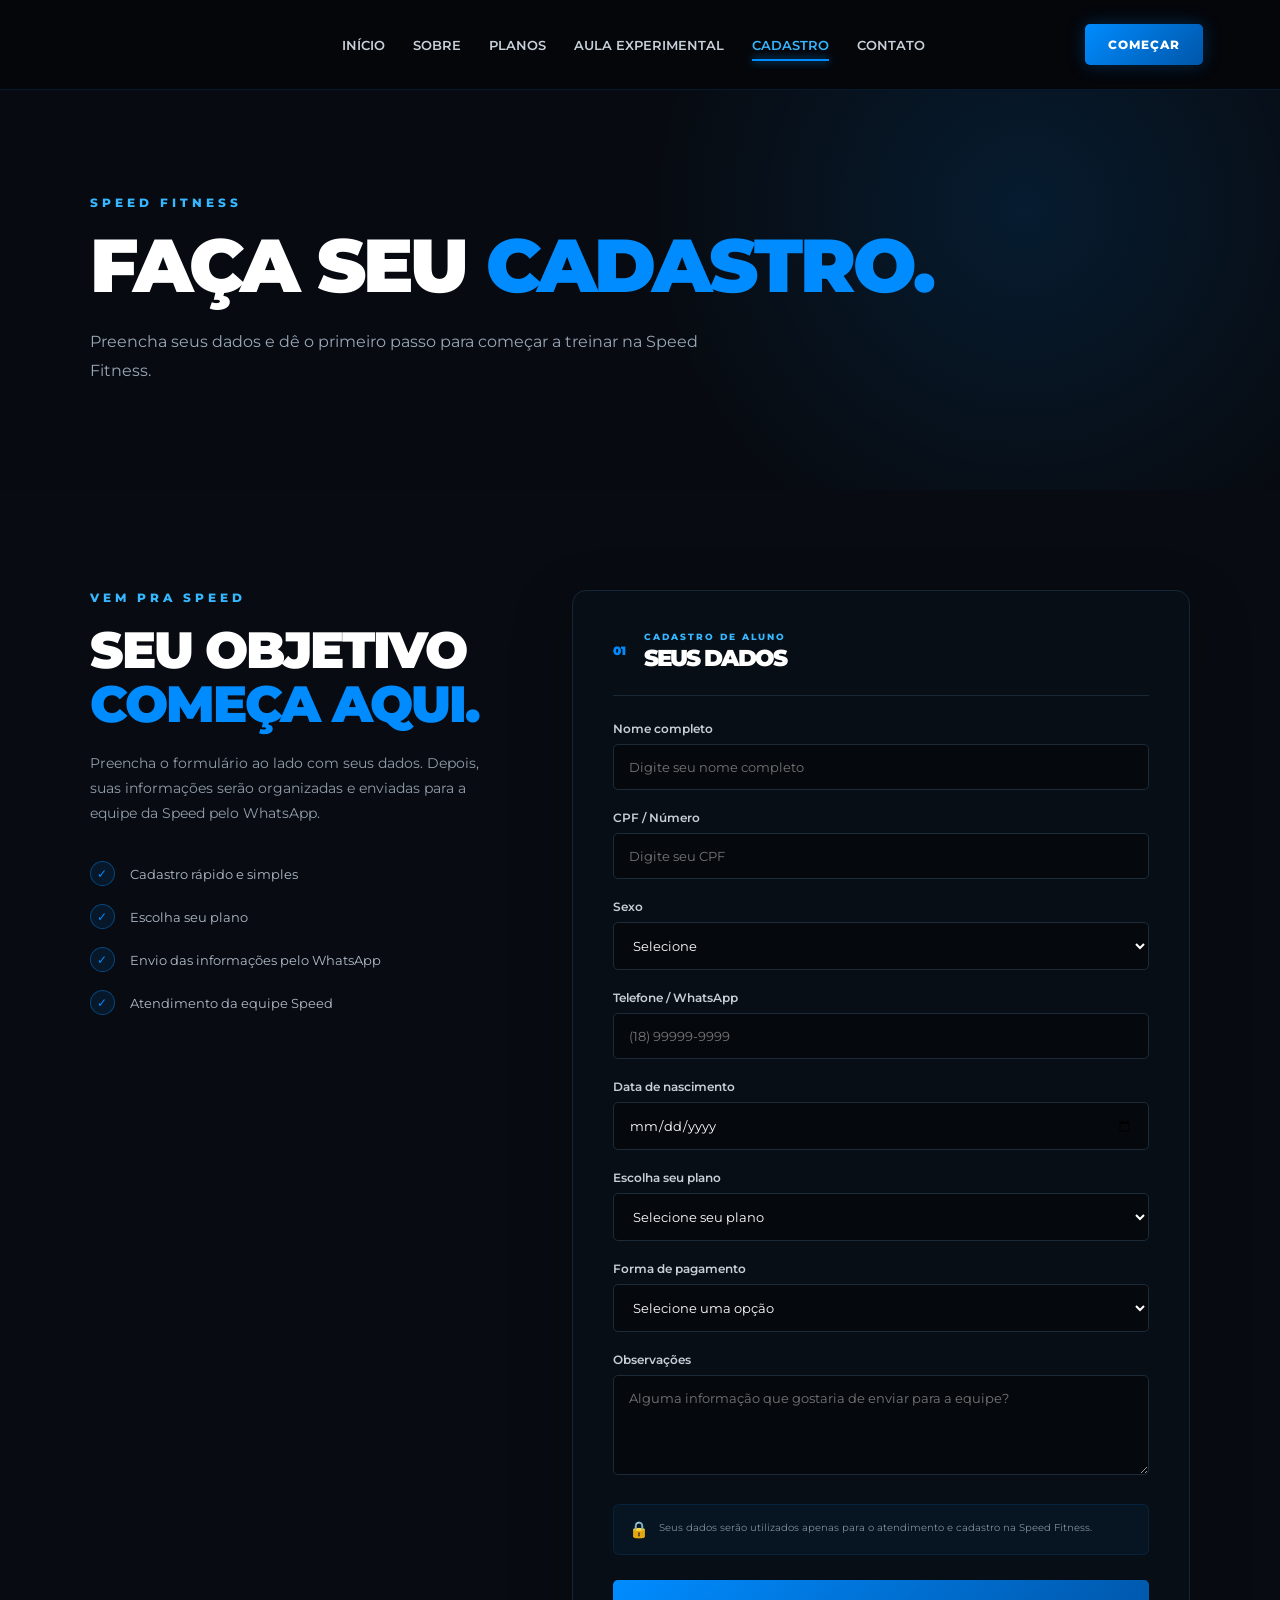
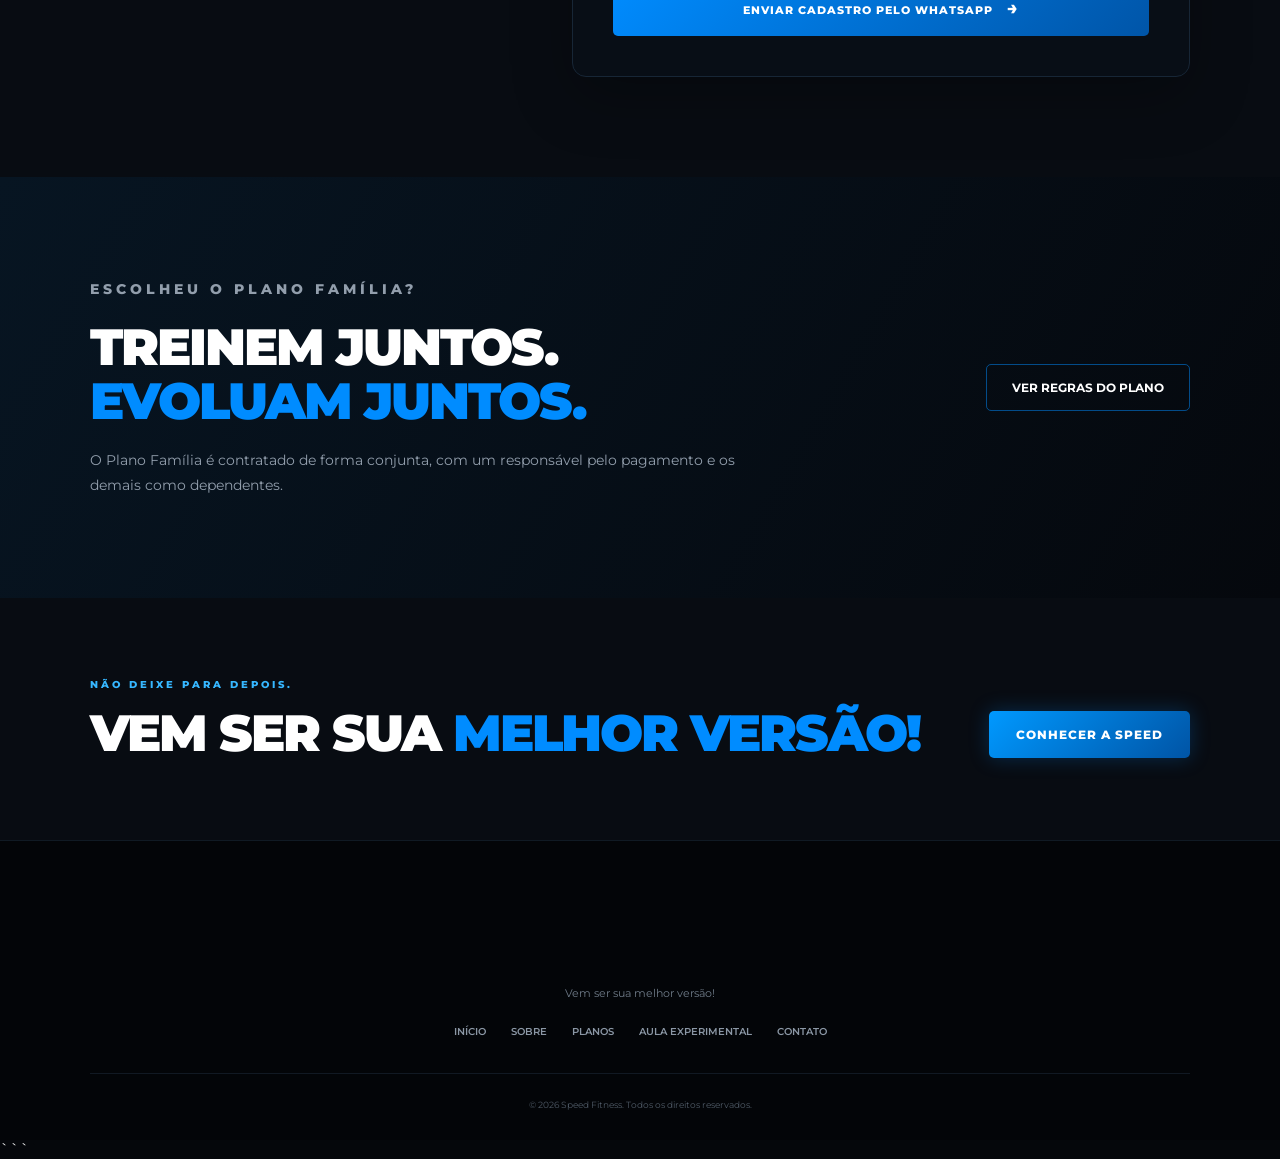
==== commit f3a4532f: "Update cadastro.html" ====
--- a/cadastro.html
+++ b/cadastro.html
@@ -1,4 +1,4 @@
-```html
+
 <!DOCTYPE html>
 <html lang="pt-BR">
 
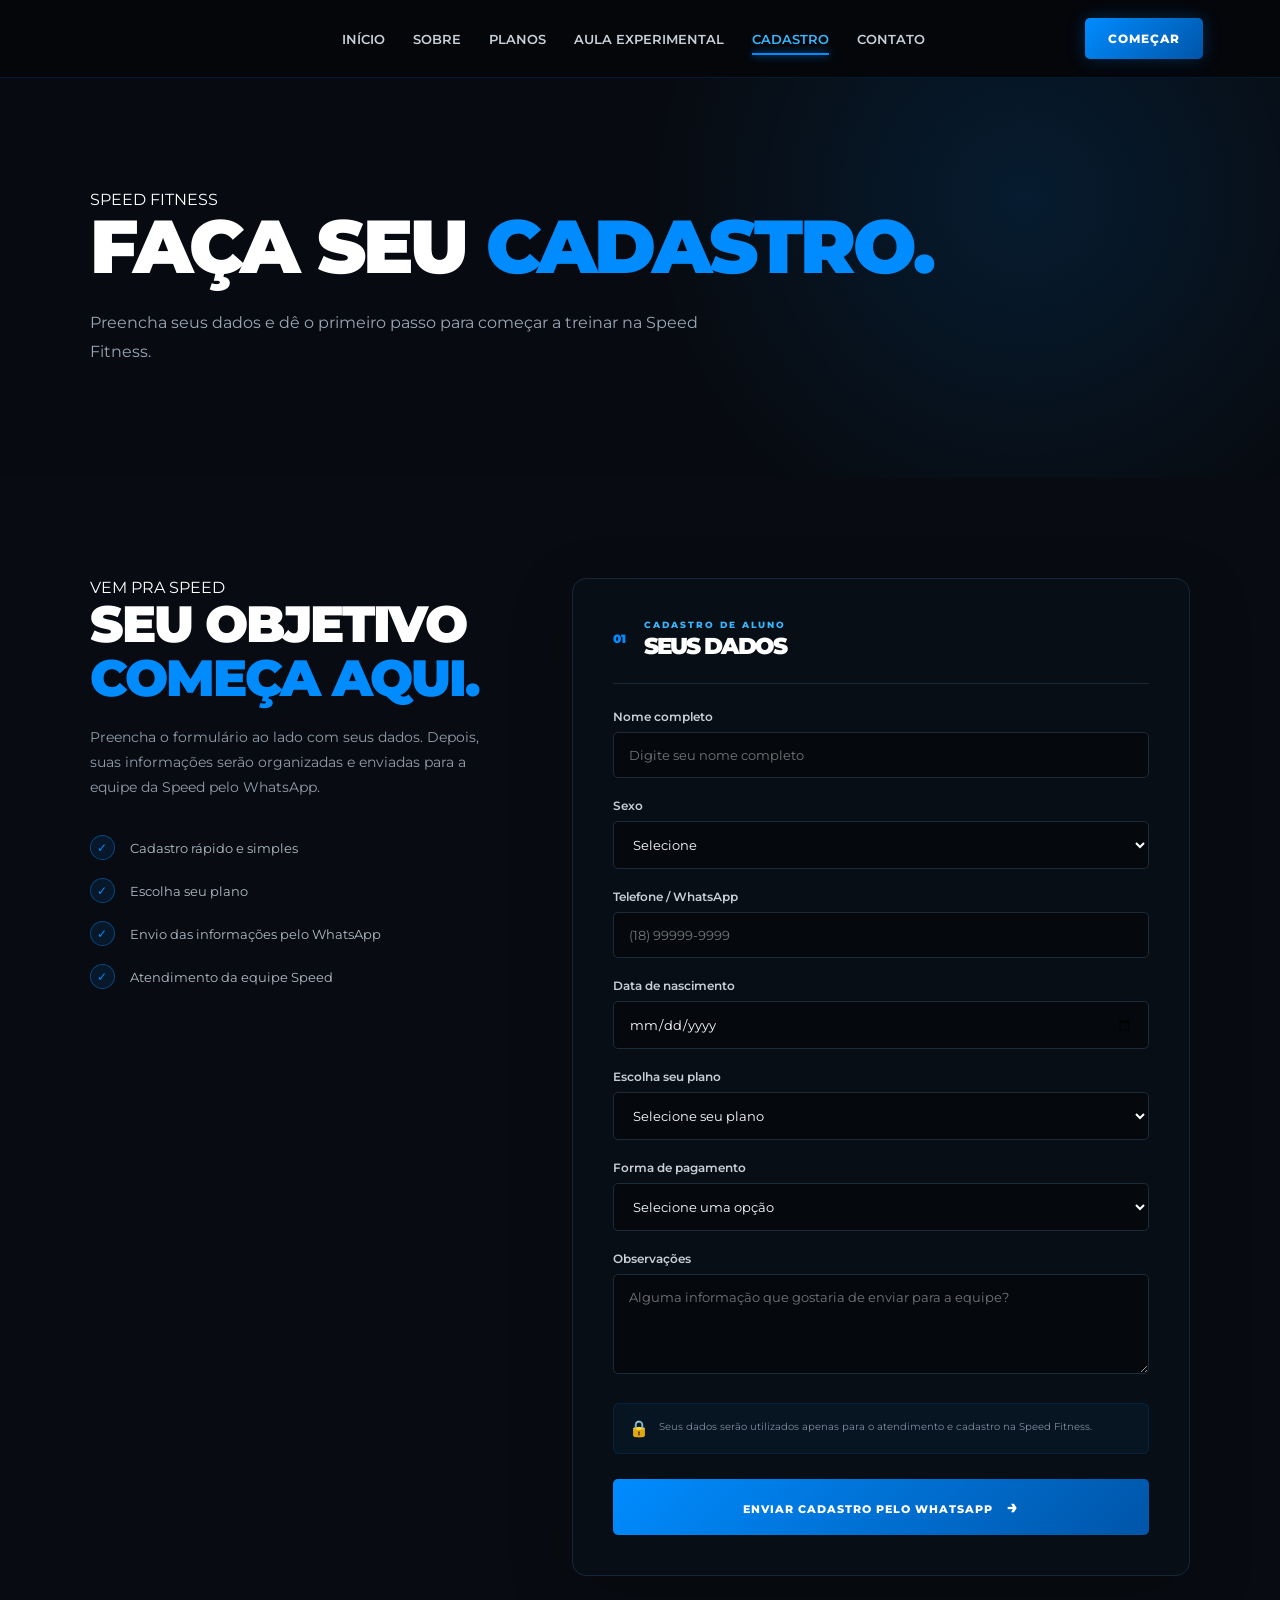
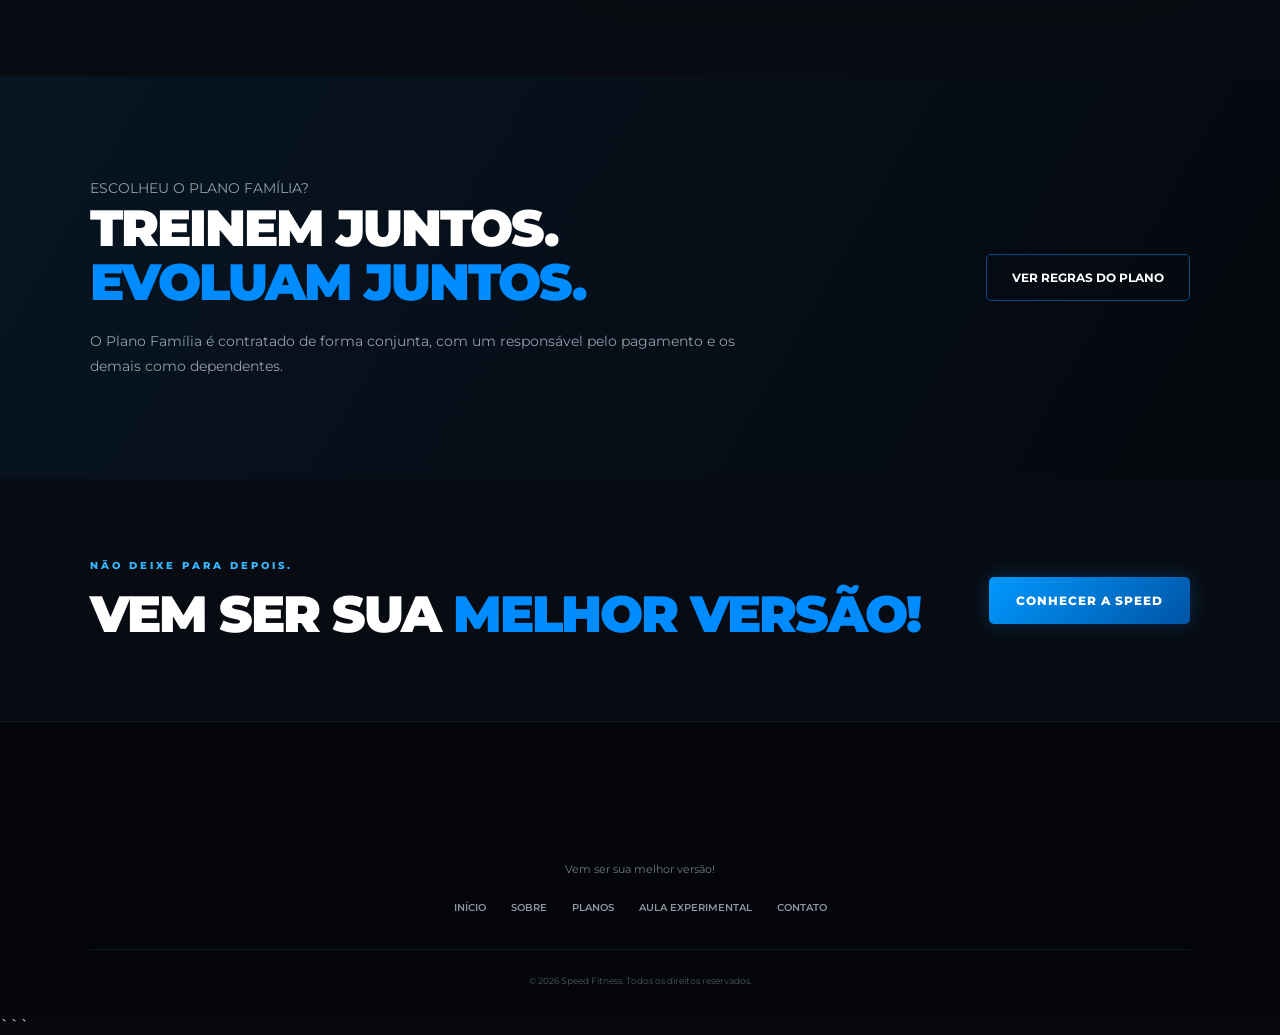
==== commit 59043277: "Update cadastro.html" ====
--- a/cadastro.html
+++ b/cadastro.html
@@ -285,30 +285,6 @@
 
                     </div>
 
-
-
-                    <!-- CPF -->
-
-                    <div class="campo">
-
-                        <label for="numero">
-
-                            CPF / Número
-
-                        </label>
-
-                        <input
-                            type="text"
-                            id="numero"
-                            name="numero"
-                            placeholder="Digite seu CPF"
-                            required
-                        >
-
-                    </div>
-
-
-
                     <!-- SEXO -->
 
                     <div class="campo">
@@ -339,10 +315,6 @@
 
                             <option value="Outro">
                                 Outro
-                            </option>
-
-                            <option value="Prefiro não informar">
-                                Prefiro não informar
                             </option>
 
                         </select>
--- a/estilo.css
+++ b/estilo.css
@@ -1,6 +1,8 @@
+
 /* =====================================================
    SPEED FITNESS
    ESTILO PRINCIPAL DO SITE
+   VERSÃO ORGANIZADA
 ===================================================== */
 
 
@@ -16,9 +18,13 @@
 
 html {
     scroll-behavior: smooth;
+    width: 100%;
+    overflow-x: hidden;
 }
 
 body {
+    width: 100%;
+    min-height: 100vh;
     font-family: 'Montserrat', sans-serif;
     background: #05070b;
     color: #ffffff;
@@ -37,64 +43,52 @@
     font-family: inherit;
 }
 
+::selection {
+    background: #008cff;
+    color: #ffffff;
+}
+
 
 /* =====================================================
    CORES
 ===================================================== */
 
 :root {
-
     --preto: #05070b;
-
     --preto-2: #090d14;
-
     --azul-escuro: #071522;
-
     --azul: #008cff;
-
     --azul-claro: #36b7ff;
-
     --azul-brilho: #00aaff;
-
     --cinza: #9ba7b5;
-
     --cinza-escuro: #18202b;
-
     --branco: #ffffff;
-
-}
-
-
-/* =====================================================
-   BARRA DE NAVEGAÇÃO
+}
+
+
+/* =====================================================
+   CABEÇALHO
 ===================================================== */
 
 .cabecalho {
-
     width: 100%;
-
-    height: 90px;
-
+    min-height: 78px;
     padding: 0 6%;
 
     display: flex;
-
     align-items: center;
-
     justify-content: space-between;
-
-    background: rgba(5, 7, 11, 0.92);
+    gap: 25px;
+
+    background: rgba(5, 7, 11, 0.94);
 
     border-bottom: 1px solid rgba(0, 140, 255, 0.15);
 
     position: sticky;
-
     top: 0;
-
     z-index: 1000;
 
     backdrop-filter: blur(15px);
-
 }
 
 
@@ -103,31 +97,26 @@
 ===================================================== */
 
 .logo {
-
     width: 105px;
-
-    height: 70px;
+    height: 65px;
 
     background-image: url("logo-speed-fitness.png");
-
     background-size: contain;
-
     background-position: center;
-
     background-repeat: no-repeat;
 
     flex-shrink: 0;
 
-}
-
-
-/* Esconde o texto provisório dos HTMLs */
+    transition: 0.3s ease;
+}
+
+.logo:hover {
+    transform: scale(1.05);
+}
 
 .logo span,
 .logo small {
-
     display: none;
-
 }
 
 
@@ -136,45 +125,33 @@
 ===================================================== */
 
 .menu {
-
     display: flex;
-
     align-items: center;
-
+    justify-content: center;
     gap: 28px;
-
-}
-
+}
 
 .menu a {
+    position: relative;
 
     color: #c8d0da;
 
     font-size: 13px;
-
     font-weight: 600;
 
     text-transform: uppercase;
 
-    position: relative;
-
     transition: 0.3s ease;
-
-}
-
+}
 
 .menu a::after {
-
     content: "";
 
     position: absolute;
-
     left: 0;
-
     bottom: -8px;
 
     width: 0;
-
     height: 2px;
 
     background: var(--azul);
@@ -182,38 +159,27 @@
     box-shadow: 0 0 8px var(--azul);
 
     transition: 0.3s ease;
-
-}
-
+}
 
 .menu a:hover {
-
     color: #ffffff;
-
-}
-
+}
 
 .menu a:hover::after,
 .menu a.ativo::after {
-
     width: 100%;
-
-}
-
+}
 
 .menu a.ativo {
-
     color: var(--azul-claro);
-
-}
-
-
-/* =====================================================
-   BOTÃO DO MENU
+}
+
+
+/* =====================================================
+   BOTÃO DO CABEÇALHO
 ===================================================== */
 
 .botao-menu {
-
     padding: 13px 23px;
 
     background: linear-gradient(
@@ -225,173 +191,218 @@
     border-radius: 5px;
 
     font-size: 12px;
-
     font-weight: 800;
-
     letter-spacing: 1px;
 
     transition: 0.3s ease;
 
     box-shadow: 0 0 18px rgba(0, 140, 255, 0.25);
-
-}
-
+}
 
 .botao-menu:hover {
-
     transform: translateY(-3px);
 
-    box-shadow: 0 0 30px rgba(0, 140, 255, 0.5);
-
-}
-
-
-/* =====================================================
-   HERO PRINCIPAL
+    box-shadow:
+        0 0 30px rgba(0, 140, 255, 0.5);
+}
+
+
+/* =====================================================
+   HERO
 ===================================================== */
 
 .hero {
-
-    min-height: calc(100vh - 90px);
-
-    padding: 80px 7%;
+    width: 100%;
+    min-height: calc(100vh - 78px);
+
+    padding: 70px 7%;
 
     display: flex;
-
     align-items: center;
-
     justify-content: space-between;
 
     position: relative;
-
     overflow: hidden;
 
     background:
-
         radial-gradient(
-            circle at 80% 50%,
-            rgba(0, 140, 255, 0.15),
+            circle at 78% 50%,
+            rgba(0, 119, 255, 0.16),
             transparent 35%
         ),
-
         linear-gradient(
-            120deg,
-            #05070b,
-            #071522
+            110deg,
+            #020407 20%,
+            #03101d 100%
         );
-
-}
-
-
-/* brilho decorativo */
+}
+
+
+/* brilho do fundo */
 
 .hero::before {
-
     content: "";
 
     position: absolute;
 
     width: 500px;
-
     height: 500px;
 
+    right: -150px;
+    top: 20%;
+
     border-radius: 50%;
 
     background: rgba(0, 140, 255, 0.08);
 
     filter: blur(100px);
 
-    right: -150px;
-
-    top: 20%;
-
-}
-
+    pointer-events: none;
+}
+
+
+/* =====================================================
+   CONTEÚDO DO HERO
+===================================================== */
 
 .hero-conteudo {
-
+    width: 52%;
     max-width: 720px;
 
     position: relative;
-
-    z-index: 2;
-
-    animation: aparecer 1s ease forwards;
-
-}
-
-
-.subtitulo {
-
-    color: var(--azul-claro);
-
-    font-size: 12px;
-
-    font-weight: 800;
+    z-index: 5;
+
+    animation: entradaTexto 1s ease forwards;
+}
+
+
+/* =====================================================
+   ACADEMIA SPEED FITNESS
+   TÍTULO GRANDE
+===================================================== */
+
+.hero-subtitulo {
+    display: block;
+
+    margin: 0 0 22px 0;
+
+    color: #05070b;
+
+    font-size: clamp(48px, 5.5vw, 88px);
+
+    line-height: 0.9;
+
+    font-weight: 900;
+
+    letter-spacing: -4px;
+
+    text-transform: uppercase;
+
+    /*
+       Preto por dentro
+       Azul na borda
+       Azul brilhando ao redor
+    */
+
+    -webkit-text-stroke: 1.5px #008cff;
+
+    text-shadow:
+        0 0 5px rgba(0, 140, 255, 0.75),
+        0 0 14px rgba(0, 140, 255, 0.45);
+
+    animation: tituloEntrada 1s ease forwards;
+}
+
+
+/* =====================================================
+   VEM SER SUA MELHOR VERSÃO
+   TÍTULO MENOR
+===================================================== */
+
+.hero h1 {
+    margin: 0;
+
+    font-size: 17px;
+
+    line-height: 1.5;
+
+    font-weight: 700;
+
+    color: #ffffff;
 
     letter-spacing: 4px;
 
-    margin-bottom: 18px;
-
-}
-
-
-.hero h1 {
-
-    font-size: clamp(42px, 6vw, 82px);
-
-    line-height: 0.98;
-
-    font-weight: 900;
-
-    letter-spacing: -3px;
-
-    margin-bottom: 25px;
-
-}
-
+    text-transform: uppercase;
+}
+
+
+/* MELHOR / VERSÃO */
 
 .hero h1 span {
-
     display: block;
 
-    color: transparent;
-
-    -webkit-text-stroke: 1px var(--azul);
-
-    text-shadow: 0 0 25px rgba(0, 140, 255, 0.25);
-
-}
-
+    margin-top: 3px;
+
+    color: #008cff;
+
+    font-size: inherit;
+    font-weight: inherit;
+    letter-spacing: inherit;
+
+    -webkit-text-stroke: 0;
+
+    text-shadow:
+        0 0 10px rgba(0, 140, 255, 0.35);
+}
+
+
+/* =====================================================
+   TEXTO DO HERO
+===================================================== */
 
 .hero p {
-
     max-width: 620px;
 
-    color: #aeb9c6;
+    margin: 30px 0 0;
+
+    color: #aab4c1;
+
+    font-size: 15px;
 
     line-height: 1.8;
-
-    font-size: 15px;
-
-}
-
-
-/* =====================================================
-   BOTÕES
+}
+
+
+/* =====================================================
+   BOTÕES DO HERO
+===================================================== */
+
+.hero-botoes {
+    display: flex;
+    align-items: center;
+    gap: 10px;
+
+    margin-top: 28px;
+}
+
+.hero-botoes a {
+    transition: all 0.3s ease;
+}
+
+.hero-botoes a:hover {
+    transform: translateY(-5px);
+}
+
+
+/* =====================================================
+   BOTÃO PRINCIPAL
 ===================================================== */
 
 .botao-principal {
-
     display: inline-flex;
 
     align-items: center;
-
     justify-content: center;
-
-    gap: 10px;
-
-    margin-top: 30px;
 
     padding: 16px 27px;
 
@@ -404,33 +415,32 @@
     border-radius: 5px;
 
     font-size: 12px;
-
     font-weight: 800;
 
     letter-spacing: 1px;
 
     transition: 0.3s ease;
 
-    box-shadow: 0 0 20px rgba(0, 140, 255, 0.25);
-
-}
-
+    box-shadow:
+        0 0 20px rgba(0, 140, 255, 0.25);
+}
 
 .botao-principal:hover {
-
     transform: translateY(-4px);
 
-    box-shadow: 0 10px 35px rgba(0, 140, 255, 0.35);
-
-}
-
+    box-shadow:
+        0 10px 35px rgba(0, 140, 255, 0.35);
+}
+
+
+/* =====================================================
+   BOTÃO SECUNDÁRIO
+===================================================== */
 
 .botao-secundario {
-
     display: inline-flex;
 
     align-items: center;
-
     justify-content: center;
 
     padding: 15px 25px;
@@ -442,1923 +452,60 @@
     border-radius: 5px;
 
     font-size: 12px;
-
     font-weight: 700;
 
     transition: 0.3s ease;
-
-}
-
+}
 
 .botao-secundario:hover {
-
     background: rgba(0, 140, 255, 0.1);
 
     border-color: var(--azul);
 
     transform: translateY(-3px);
-
-}
-
-
-/* =====================================================
-   CARTÃO DA AULA EXPERIMENTAL
-===================================================== */
-
-.hero-card {
-
-    width: 300px;
-
-    padding: 30px;
-
-    background: rgba(8, 17, 28, 0.85);
-
-    border: 1px solid rgba(0, 140, 255, 0.3);
-
-    border-radius: 15px;
-
-    position: relative;
-
-    z-index: 2;
-
-    animation: flutuar 4s ease-in-out infinite;
-
-    box-shadow:
-
-        0 0 40px rgba(0, 140, 255, 0.12),
-
-        inset 0 0 30px rgba(0, 140, 255, 0.03);
-
-}
-
-
-.hero-card span {
-
-    display: block;
-
-    color: var(--azul-claro);
-
-    font-size: 11px;
-
-    font-weight: 800;
-
-    letter-spacing: 2px;
-
-    margin-bottom: 10px;
-
-}
-
-
-.hero-card h3 {
-
-    font-size: 30px;
-
-    font-weight: 900;
-
-    margin-bottom: 10px;
-
-}
-
-
-.hero-card p {
-
-    font-size: 12px;
-
-    line-height: 1.6;
-
-}
-
-
-/* =====================================================
-   SEÇÕES
-===================================================== */
-
-section {
-
-    padding: 100px 7%;
-
-}
-
-
-section:nth-child(even) {
-
-    background: #080c12;
-
-}
-
-
-/* =====================================================
-   TÍTULOS
-===================================================== */
-
-section h2 {
-
-    font-size: clamp(30px, 4vw, 52px);
-
-    font-weight: 900;
-
-    line-height: 1.05;
-
-    letter-spacing: -2px;
-
-    margin-bottom: 20px;
-
-}
-
-
-section h2 span {
-
-    color: var(--azul);
-
-}
-
-
-/* =====================================================
-   CARDS DE BENEFÍCIOS
-===================================================== */
-
-.beneficios {
-
-    display: grid;
-
-    grid-template-columns: repeat(4, 1fr);
-
-    gap: 20px;
-
-    margin-top: 50px;
-
-}
-
-
-.beneficio {
-
-    padding: 35px 25px;
-
-    background: #0a1018;
-
-    border: 1px solid #172331;
-
-    border-radius: 10px;
-
-    transition: 0.4s ease;
-
-    position: relative;
-
-    overflow: hidden;
-
-}
-
-
-.beneficio::before {
-
-    content: "";
-
-    position: absolute;
-
-    width: 100%;
-
-    height: 2px;
-
-    top: 0;
-
-    left: -100%;
-
-    background: var(--azul);
-
-    transition: 0.4s ease;
-
-}
-
-
-.beneficio:hover {
-
-    transform: translateY(-8px);
-
-    border-color: rgba(0, 140, 255, 0.5);
-
-    box-shadow: 0 15px 35px rgba(0, 0, 0, 0.35);
-
-}
-
-
-.beneficio:hover::before {
-
-    left: 0;
-
-}
-
-
-.beneficio-icone {
-
-    font-size: 30px;
-
-    margin-bottom: 25px;
-
-}
-
-
-.beneficio h3 {
-
-    font-size: 17px;
-
-    margin-bottom: 12px;
-
-}
-
-
-.beneficio p {
-
-    color: #8996a5;
-
-    font-size: 13px;
-
-    line-height: 1.7;
-
-}
-
-
-/* =====================================================
-   PÁGINAS INTERNAS — TOPO
-===================================================== */
-
-.pagina-topo {
-
-    min-height: 400px;
-
-    display: flex;
-
-    flex-direction: column;
-
-    justify-content: center;
-
-    align-items: flex-start;
-
-    background:
-
-        radial-gradient(
-            circle at 80% 30%,
-            rgba(0, 140, 255, 0.13),
-            transparent 35%
-        ),
-
-        #070b11;
-
-}
-
-
-.pagina-topo h1 {
-
-    font-size: clamp(40px, 6vw, 75px);
-
-    line-height: 1;
-
-    font-weight: 900;
-
-    letter-spacing: -3px;
-
-    margin-bottom: 25px;
-
-}
-
-
-.pagina-topo h1 span {
-
-    color: var(--azul);
-
-}
-
-
-.pagina-topo > p:last-child {
-
-    max-width: 650px;
-
-    color: #9aa7b6;
-
-    line-height: 1.8;
-
-}
-
-
-/* =====================================================
-   SOBRE
-===================================================== */
-
-.sobre-conteudo {
-
-    max-width: 1000px;
-
-    margin: auto;
-
-}
-
-
-.sobre-conteudo p {
-
-    color: #a4afbc;
-
-    line-height: 1.9;
-
-    font-size: 15px;
-
-    margin-bottom: 20px;
-
-}
-
-
-.diferenciais {
-
-    display: grid;
-
-    grid-template-columns: repeat(4, 1fr);
-
-    gap: 20px;
-
-    margin-top: 50px;
-
-}
-
-
-.diferencial {
-
-    padding: 30px;
-
-    background: #0b1119;
-
-    border: 1px solid #182534;
-
-    border-radius: 10px;
-
-    transition: 0.3s ease;
-
-}
-
-
-.diferencial:hover {
-
-    transform: translateY(-6px);
-
-    border-color: var(--azul);
-
-}
-
-
-.diferencial h3 {
-
-    margin-bottom: 12px;
-
-    font-size: 15px;
-
-}
-
-
-.diferencial p {
-
-    font-size: 12px;
-
-    line-height: 1.7;
-
-    color: #8f9baa;
-
-}
-
-
-/* =====================================================
-   PLANOS
-===================================================== */
-
-.planos-grid {
-
-    display: grid;
-
-    grid-template-columns: repeat(3, 1fr);
-
-    gap: 22px;
-
-}
-
-
-.plano-card {
-
-    padding: 35px;
-
-    background: linear-gradient(
-        145deg,
-        #0b121b,
-        #070b10
-    );
-
-    border: 1px solid #1a2a3a;
-
-    border-radius: 12px;
-
-    position: relative;
-
-    overflow: hidden;
-
-    transition: 0.4s ease;
-
-}
-
-
-.plano-card:hover {
-
-    transform: translateY(-8px);
-
-    border-color: var(--azul);
-
-    box-shadow: 0 15px 45px rgba(0, 140, 255, 0.12);
-
-}
-
-
-.plano-card.destaque {
-
-    border-color: var(--azul);
-
-    box-shadow: 0 0 30px rgba(0, 140, 255, 0.12);
-
-}
-
-
-.plano-card .tag {
-
-    display: inline-block;
-
-    padding: 6px 10px;
-
-    background: rgba(0, 140, 255, 0.12);
-
-    color: var(--azul-claro);
-
-    font-size: 9px;
-
-    font-weight: 800;
-
-    letter-spacing: 1px;
-
-    border-radius: 3px;
-
-    margin-bottom: 20px;
-
-}
-
-
-.plano-card h3 {
-
-    font-size: 20px;
-
-    margin-bottom: 15px;
-
-}
-
-
-.preco {
-
-    font-size: 36px;
-
-    font-weight: 900;
-
-    margin-bottom: 8px;
-
-}
-
-
-.preco small {
-
-    font-size: 12px;
-
-    color: #788594;
-
-    font-weight: 500;
-
-}
-
-
-.plano-card p {
-
-    color: #8996a5;
-
-    font-size: 12px;
-
-    line-height: 1.7;
-
-}
-
-
-.plano-card .botao-secundario {
-
-    width: 100%;
-
-    margin-top: 25px;
-
-}
-
-
-/* =====================================================
-   FAMÍLIA
-===================================================== */
-
-.cadastro-familia {
-
-    display: flex;
-
-    align-items: center;
-
-    justify-content: space-between;
-
-    gap: 40px;
-
-    background:
-
-        linear-gradient(
-            120deg,
-            #071522,
-            #05080d
-        );
-
-}
-
-
-.cadastro-familia > div {
-
-    max-width: 650px;
-
-}
-
-
-.cadastro-familia p {
-
-    color: #929eac;
-
-    line-height: 1.8;
-
-    font-size: 14px;
-
-}
-
-
-/* =====================================================
-   FORMULÁRIO
-===================================================== */
-
-.cadastro-area {
-
-    display: grid;
-
-    grid-template-columns: 0.8fr 1.2fr;
-
-    gap: 70px;
-
-    align-items: start;
-
-}
-
-
-.cadastro-informacoes {
-
-    position: sticky;
-
-    top: 120px;
-
-}
-
-
-.cadastro-informacoes > p:not(.subtitulo) {
-
-    color: #919dab;
-
-    line-height: 1.8;
-
-    font-size: 14px;
-
-}
-
-
-.cadastro-beneficios {
-
-    margin-top: 35px;
-
-}
-
-
-.cadastro-beneficios div {
-
-    display: flex;
-
-    align-items: center;
-
-    gap: 15px;
-
-    margin-bottom: 18px;
-
-}
-
-
-.cadastro-beneficios span {
-
-    width: 25px;
-
-    height: 25px;
-
-    display: flex;
-
-    align-items: center;
-
-    justify-content: center;
-
-    background: rgba(0, 140, 255, 0.1);
-
-    border: 1px solid rgba(0, 140, 255, 0.4);
-
-    border-radius: 50%;
-
-    color: var(--azul);
-
-    font-size: 12px;
-
-}
-
-
-.cadastro-beneficios p {
-
-    color: #b0bac6;
-
-    font-size: 13px;
-
-}
-
-
-/* =====================================================
-   CONTAINER DO FORMULÁRIO
-===================================================== */
-
-.formulario-container {
-
-    padding: 40px;
-
-    background: #080e16;
-
-    border: 1px solid #172636;
-
-    border-radius: 14px;
-
-    box-shadow: 0 20px 60px rgba(0, 0, 0, 0.25);
-
-}
-
-
-.formulario-titulo {
-
-    display: flex;
-
-    align-items: center;
-
-    gap: 18px;
-
-    padding-bottom: 25px;
-
-    margin-bottom: 25px;
-
-    border-bottom: 1px solid #1a2836;
-
-}
-
-
-.formulario-titulo > span {
-
-    color: var(--azul);
-
-    font-size: 12px;
-
-    font-weight: 900;
-
-}
-
-
-.formulario-titulo p {
-
-    color: var(--azul-claro);
-
-    font-size: 9px;
-
-    font-weight: 800;
-
-    letter-spacing: 2px;
-
-}
-
-
-.formulario-titulo h2 {
-
-    font-size: 23px;
-
-    margin: 4px 0 0;
-
-}
-
-
-/* =====================================================
-   CAMPOS
-===================================================== */
-
-.campo {
-
-    margin-bottom: 20px;
-
-}
-
-
-.campo label {
-
-    display: block;
-
-    margin-bottom: 8px;
-
-    color: #c6ced8;
-
-    font-size: 12px;
-
-    font-weight: 600;
-
-}
-
-
-.campo input,
-.campo select,
-.campo textarea {
-
-    width: 100%;
-
-    padding: 14px 15px;
-
-    color: #ffffff;
-
-    background: #05090e;
-
-    border: 1px solid #1d2b39;
-
-    border-radius: 5px;
-
-    outline: none;
-
-    font-size: 13px;
-
-    transition: 0.3s ease;
-
-}
-
-
-.campo textarea {
-
-    resize: vertical;
-
-    min-height: 100px;
-
-}
-
-
-.campo input:focus,
-.campo select:focus,
-.campo textarea:focus {
-
-    border-color: var(--azul);
-
-    box-shadow: 0 0 15px rgba(0, 140, 255, 0.08);
-
-}
-
-
-.campo select option {
-
-    background: #080e16;
-
-    color: #ffffff;
-
-}
-
-
-/* =====================================================
-   AVISO DO CADASTRO
-===================================================== */
-
-.aviso-cadastro {
-
-    display: flex;
-
-    align-items: flex-start;
-
-    gap: 10px;
-
-    padding: 15px;
-
-    margin: 25px 0;
-
-    background: rgba(0, 140, 255, 0.05);
-
-    border: 1px solid rgba(0, 140, 255, 0.12);
-
-    border-radius: 6px;
-
-}
-
-
-.aviso-cadastro p {
-
-    color: #7f8d9d;
-
-    font-size: 10px;
-
-    line-height: 1.6;
-
-}
-
-
-/* =====================================================
-   BOTÃO DO FORMULÁRIO
-===================================================== */
-
-.botao-enviar {
-
-    width: 100%;
-
-    padding: 17px;
-
-    border: none;
-
-    border-radius: 5px;
-
-    cursor: pointer;
-
-    color: #ffffff;
-
-    background: linear-gradient(
-        135deg,
-        #008cff,
-        #0055a8
-    );
-
-    font-size: 11px;
-
-    font-weight: 800;
-
-    letter-spacing: 1px;
-
-    transition: 0.3s ease;
-
-}
-
-
-.botao-enviar span {
-
-    margin-left: 10px;
-
-    font-size: 18px;
-
-}
-
-
-.botao-enviar:hover {
-
-    transform: translateY(-3px);
-
-    box-shadow: 0 10px 30px rgba(0, 140, 255, 0.25);
-
-}
-
-
-/* =====================================================
-   PRIVACIDADE
-===================================================== */
-
-.privacidade {
-
-    display: flex;
-
-    align-items: center;
-
-    gap: 25px;
-
-    max-width: 1000px;
-
-    margin: 0 auto;
-
-    padding: 25px;
-
-    background: #090f17;
-
-    border: 1px solid #162535;
-
-    border-radius: 10px;
-
-}
-
-
-.privacidade-icone {
-
-    font-size: 30px;
-
-}
-
-
-.privacidade h3 {
-
-    font-size: 14px;
-
-    margin-bottom: 8px;
-
-}
-
-
-.privacidade p {
-
-    color: #7f8d9d;
-
-    font-size: 12px;
-
-    line-height: 1.6;
-
-}
-
-
-/* =====================================================
-   AULA EXPERIMENTAL
-===================================================== */
-
-.experimental-destaque {
-
-    display: grid;
-
-    grid-template-columns: repeat(3, 1fr);
-
-    gap: 20px;
-
-}
-
-
-.passo {
-
-    padding: 35px;
-
-    background: #090f17;
-
-    border: 1px solid #172636;
-
-    border-radius: 10px;
-
-    transition: 0.4s ease;
-
-}
-
-
-.passo:hover {
-
-    transform: translateY(-8px);
-
-    border-color: var(--azul);
-
-}
-
-
-.passo-numero {
-
-    font-size: 40px;
-
-    font-weight: 900;
-
-    color: rgba(0, 140, 255, 0.3);
-
-    margin-bottom: 20px;
-
-}
-
-
-.passo h3 {
-
-    font-size: 17px;
-
-    margin-bottom: 12px;
-
-}
-
-
-.passo p {
-
-    color: #8996a5;
-
-    font-size: 13px;
-
-    line-height: 1.7;
-
-}
-
-
-/* =====================================================
-   HORÁRIOS
-===================================================== */
-
-.horarios {
-
-    display: grid;
-
-    grid-template-columns: 1fr 1fr;
-
-    gap: 70px;
-
-    align-items: center;
-
-}
-
-
-.horarios-texto p:last-child {
-
-    color: #8f9ba9;
-
-    line-height: 1.8;
-
-    font-size: 14px;
-
-}
-
-
-.tabela-horarios {
-
-    background: #090f17;
-
-    border: 1px solid #172636;
-
-    border-radius: 10px;
-
-    overflow: hidden;
-
-}
-
-
-.horario-linha {
-
-    display: flex;
-
-    align-items: center;
-
-    justify-content: space-between;
-
-    gap: 20px;
-
-    padding: 23px 25px;
-
-    border-bottom: 1px solid #17202c;
-
-}
-
-
-.horario-linha:last-child {
-
-    border-bottom: none;
-
-}
-
-
-.horario-linha strong {
-
-    font-size: 13px;
-
-}
-
-
-.horario-linha span {
-
-    color: var(--azul-claro);
-
-    font-size: 12px;
-
-    text-align: right;
-
-}
-
-
-/* =====================================================
-   CONTATO
-===================================================== */
-
-.contato-area {
-
-    display: grid;
-
-    grid-template-columns: repeat(3, 1fr);
-
-    gap: 22px;
-
-}
-
-
-.contato-card {
-
-    padding: 35px;
-
-    background: #090f17;
-
-    border: 1px solid #172636;
-
-    border-radius: 10px;
-
-    transition: 0.4s ease;
-
-}
-
-
-.contato-card:hover {
-
-    transform: translateY(-8px);
-
-    border-color: rgba(0, 140, 255, 0.6);
-
-    box-shadow: 0 15px 40px rgba(0, 0, 0, 0.3);
-
-}
-
-
-.contato-card.destaque {
-
-    border-color: rgba(0, 140, 255, 0.5);
-
-}
-
-
-.contato-icone {
-
-    font-size: 30px;
-
-    margin-bottom: 25px;
-
-}
-
-
-.contato-label {
-
-    color: var(--azul);
-
-    font-size: 9px;
-
-    font-weight: 800;
-
-    letter-spacing: 2px;
-
-    margin-bottom: 10px;
-
-}
-
-
-.contato-card h3 {
-
-    font-size: 18px;
-
-    margin-bottom: 15px;
-
-}
-
-
-.contato-card > p:not(.contato-label) {
-
-    color: #8f9baa;
-
-    font-size: 12px;
-
-    line-height: 1.8;
-
-}
-
-
-.link-contato {
-
-    display: inline-block;
-
-    margin-top: 25px;
-
-    color: var(--azul-claro);
-
-    font-size: 10px;
-
-    font-weight: 800;
-
-    letter-spacing: 1px;
-
-    transition: 0.3s ease;
-
-}
-
-
-.link-contato:hover {
-
-    color: #ffffff;
-
-    transform: translateX(5px);
-
-}
-
-
-/* =====================================================
-   FAQ
-===================================================== */
-
-.faq {
-
-    max-width: 1000px;
-
-    margin: auto;
-
-}
-
-
-.faq-lista {
-
-    margin-top: 40px;
-
-}
-
-
-.faq details {
-
-    border-bottom: 1px solid #1a2734;
-
-}
-
-
-.faq summary {
-
-    list-style: none;
-
-    cursor: pointer;
-
-    padding: 23px 5px;
-
-    display: flex;
-
-    align-items: center;
-
-    justify-content: space-between;
-
-    font-size: 14px;
-
-    font-weight: 600;
-
-}
-
-
-.faq summary::-webkit-details-marker {
-
-    display: none;
-
-}
-
-
-.faq summary span {
-
-    color: var(--azul);
-
-    font-size: 22px;
-
-    transition: 0.3s ease;
-
-}
-
-
-.faq details[open] summary span {
-
-    transform: rotate(45deg);
-
-}
-
-
-.faq details p {
-
-    color: #8996a5;
-
-    font-size: 12px;
-
-    line-height: 1.8;
-
-    padding: 0 35px 25px 5px;
-
-}
-
-
-/* =====================================================
-   CHAMADA FINAL
-===================================================== */
-
-.chamada-final {
-
-    display: flex;
-
-    align-items: center;
-
-    justify-content: space-between;
-
-    gap: 40px;
-
-    padding-top: 80px;
-
-    padding-bottom: 80px;
-
-    background:
-
-        radial-gradient(
-            circle at 20% 50%,
-            rgba(0, 140, 255, 0.12),
-            transparent 35%
-        ),
-
-        #07101a;
-
-}
-
-
-.chamada-final p {
-
-    color: var(--azul-claro);
-
-    font-size: 10px;
-
-    font-weight: 800;
-
-    letter-spacing: 3px;
-
-    margin-bottom: 15px;
-
-}
-
-
-.chamada-final h2 {
-
-    margin: 0;
-
-}
-
-
-/* =====================================================
-   RODAPÉ
-===================================================== */
-
-.rodape {
-
-    padding: 55px 7% 30px;
-
-    background: #030508;
-
-    border-top: 1px solid #101a24;
-
-    text-align: center;
-
-}
-
-
-.rodape .logo {
-
-    margin: 0 auto 20px;
-
-}
-
-
-.rodape > p {
-
-    color: #6f7b88;
-
-    font-size: 11px;
-
-    margin-bottom: 25px;
-
-}
-
-
-.rodape-links {
-
-    display: flex;
-
-    justify-content: center;
-
-    flex-wrap: wrap;
-
-    gap: 25px;
-
-    margin-bottom: 35px;
-
-}
-
-
-.rodape-links a {
-
-    color: #8b97a5;
-
-    font-size: 10px;
-
-    font-weight: 600;
-
-    text-transform: uppercase;
-
-    transition: 0.3s ease;
-
-}
-
-
-.rodape-links a:hover {
-
-    color: var(--azul);
-
-}
-
-
-.copyright {
-
-    padding-top: 25px;
-
-    border-top: 1px solid #111923;
-
-    color: #4e5965 !important;
-
-    font-size: 9px !important;
-
-    margin: 0 !important;
-
-}
-
-
-/* =====================================================
-   ANIMAÇÕES
-===================================================== */
-
-@keyframes aparecer {
-
-    from {
-
-        opacity: 0;
-
-        transform: translateY(25px);
-
-    }
-
-    to {
-
-        opacity: 1;
-
-        transform: translateY(0);
-
-    }
-
-}
-
-
-@keyframes flutuar {
-
-    0%,
-    100% {
-
-        transform: translateY(0);
-
-    }
-
-    50% {
-
-        transform: translateY(-12px);
-
-    }
-
-}
-
-
-/* =====================================================
-   RESPONSIVIDADE — TABLET
-===================================================== */
-
-@media (max-width: 1000px) {
-
-
-    .cabecalho {
-
-        padding: 0 4%;
-
-    }
-
-
-    .menu {
-
-        gap: 15px;
-
-    }
-
-
-    .menu a {
-
-        font-size: 10px;
-
-    }
-
-
-    .beneficios {
-
-        grid-template-columns: repeat(2, 1fr);
-
-    }
-
-
-    .diferenciais {
-
-        grid-template-columns: repeat(2, 1fr);
-
-    }
-
-
-    .planos-grid {
-
-        grid-template-columns: repeat(2, 1fr);
-
-    }
-
-
-    .contato-area {
-
-        grid-template-columns: 1fr;
-
-    }
-
-
-    .cadastro-area {
-
-        grid-template-columns: 1fr;
-
-    }
-
-
-    .cadastro-informacoes {
-
-        position: static;
-
-    }
-
-
-    .horarios {
-
-        grid-template-columns: 1fr;
-
-    }
-
-}
-
-
-/* =====================================================
-   RESPONSIVIDADE — CELULAR
-===================================================== */
-
-@media (max-width: 700px) {
-
-
-    .cabecalho {
-
-        height: auto;
-
-        min-height: 80px;
-
-        padding: 12px 5%;
-
-        flex-wrap: wrap;
-
-        gap: 15px;
-
-    }
-
-
-    .logo {
-
-        width: 85px;
-
-        height: 60px;
-
-    }
-
-
-    .menu {
-
-        order: 3;
-
-        width: 100%;
-
-        overflow-x: auto;
-
-        justify-content: flex-start;
-
-        padding-bottom: 5px;
-
-        gap: 20px;
-
-        scrollbar-width: none;
-
-    }
-
-
-    .menu::-webkit-scrollbar {
-
-        display: none;
-
-    }
-
-
-    .menu a {
-
-        white-space: nowrap;
-
-        font-size: 9px;
-
-    }
-
-
-    .botao-menu {
-
-        padding: 10px 15px;
-
-        font-size: 9px;
-
-    }
-
-
-    .hero {
-
-        min-height: 700px;
-
-        padding: 70px 6%;
-
-        flex-direction: column;
-
-        align-items: flex-start;
-
-        justify-content: center;
-
-        gap: 50px;
-
-    }
-
-
-    .hero h1 {
-
-        letter-spacing: -2px;
-
-    }
-
-
-    .hero-card {
-
-        width: 100%;
-
-        max-width: 320px;
-
-    }
-
-
-    section {
-
-        padding: 70px 6%;
-
-    }
-
-
-    .beneficios {
-
-        grid-template-columns: 1fr;
-
-    }
-
-
-    .diferenciais {
-
-        grid-template-columns: 1fr;
-
-    }
-
-
-    .planos-grid {
-
-        grid-template-columns: 1fr;
-
-    }
-
-
-    .experimental-destaque {
-
-        grid-template-columns: 1fr;
-
-    }
-
-
-    .cadastro-area {
-
-        gap: 40px;
-
-    }
-
-
-    .formulario-container {
-
-        padding: 25px 20px;
-
-    }
-
-
-    .cadastro-familia {
-
-        flex-direction: column;
-
-        align-items: flex-start;
-
-    }
-
-
-    .chamada-final {
-
-        flex-direction: column;
-
-        align-items: flex-start;
-
-    }
-
-
-    .chamada-final .botao-principal {
-
-        width: 100%;
-
-    }
-
-
-    .horario-linha {
-
-        align-items: flex-start;
-
-        flex-direction: column;
-
-        gap: 8px;
-
-    }
-
-
-    .horario-linha span {
-
-        text-align: left;
-
-    }
-
-
-    .pagina-topo {
-
-        min-height: 330px;
-
-    }
-
-
-    .pagina-topo h1 {
-
-        letter-spacing: -2px;
-
-    }
-
-}
-
-
-/* =====================================================
-   ANIMAÇÃO DE ENTRADA DAS SEÇÕES
-===================================================== */
-
-.beneficio,
-.diferencial,
-.plano-card,
-.passo,
-.contato-card {
-
-    animation: aparecer 0.7s ease both;
-
-}
-
-
-/* =====================================================
-   SELEÇÃO DE TEXTO
-===================================================== */
-
-::selection {
-
-    background: var(--azul);
-
-    color: #ffffff;
-
-}
-/* =====================================================
-   NOVO VISUAL DO INÍCIO
-===================================================== */
-
-.hero {
-    min-height: calc(100vh - 74px);
-    display: flex;
-    align-items: center;
-    justify-content: space-between;
-    padding: 80px 7%;
-    position: relative;
-    overflow: hidden;
-    background:
-        radial-gradient(circle at 78% 50%, rgba(0, 119, 255, 0.16), transparent 35%),
-        linear-gradient(110deg, #020407 20%, #03101d 100%);
-}
-
-
-/* =====================================================
-   TEXTO
-===================================================== */
-
-.hero-conteudo {
-    width: 52%;
-    position: relative;
-    z-index: 5;
-    animation: entradaTexto 1s ease forwards;
-}
-
-.hero-subtitulo {
-    display: block;
-    margin-bottom: 20px;
-    color: #aab6c5;
-    font-size: 15px;
-    font-weight: 700;
-    letter-spacing: 4px;
-}
-
-.hero h1 {
-    margin: 0;
-    font-size: clamp(55px, 5.5vw, 90px);
-    line-height: 0.92;
-    font-weight: 900;
-    color: white;
-    letter-spacing: -4px;
-}
-
-.hero h1 span {
-    display: block;
-    color: transparent;
-    -webkit-text-stroke: 2px #008cff;
-    text-shadow:
-        0 0 8px rgba(0, 140, 255, 0.25),
-        0 0 25px rgba(0, 140, 255, 0.15);
-}
-
-.hero p {
-    max-width: 620px;
-    margin: 35px 0 30px;
-    color: #aab4c1;
-    font-size: 16px;
-    line-height: 1.8;
-}
-
-
-/* =====================================================
-   BOTÕES
-===================================================== */
-
-.hero-botoes {
-    display: flex;
-    gap: 8px;
-}
-
-.hero-botoes a {
-    transition: all 0.3s ease;
-}
-
-.hero-botoes a:hover {
-    transform: translateY(-5px);
-}
-
-
-/* =====================================================
-   ÁREA VISUAL
+}
+
+
+/* =====================================================
+   VISUAL DO HERO
 ===================================================== */
 
 .hero-visual {
     width: 45%;
     height: 520px;
+
     position: relative;
+
     display: flex;
     align-items: center;
     justify-content: center;
+
     animation: entradaVisual 1.2s ease forwards;
 }
 
 
-/* brilho atrás do halter */
+/* =====================================================
+   CÍRCULO DE BRILHO
+===================================================== */
 
 .circulo-brilho {
     position: absolute;
+
     width: 430px;
     height: 430px;
+
     border-radius: 50%;
 
-    background: radial-gradient(
-        circle,
-        rgba(0, 136, 255, 0.20) 0%,
-        rgba(0, 90, 180, 0.10) 35%,
-        transparent 70%
-    );
+    background:
+        radial-gradient(
+            circle,
+            rgba(0, 136, 255, 0.20) 0%,
+            rgba(0, 90, 180, 0.10) 35%,
+            transparent 70%
+        );
 
     filter: blur(8px);
+
     animation: pulsar 4s ease-in-out infinite;
 }
 
@@ -2370,14 +517,14 @@
 .halter {
     width: 390px;
     height: 170px;
+
     position: relative;
     z-index: 3;
 
     transform: rotate(-12deg);
 
     animation:
-        flutuarHalter 4s ease-in-out infinite,
-        aparecerHalter 1.5s ease forwards;
+        flutuarHalter 4s ease-in-out infinite;
 
     filter:
         drop-shadow(0 0 12px rgba(0, 140, 255, 0.45))
@@ -2385,12 +532,21 @@
 }
 
 
-/* barra */
+/* =====================================================
+   BARRA
+===================================================== */
 
 .barra {
     position: absolute;
+
     width: 245px;
     height: 34px;
+
+    left: 72px;
+    top: 68px;
+
+    border-radius: 8px;
+
     background: linear-gradient(
         180deg,
         #202a35,
@@ -2398,21 +554,19 @@
         #1c252e
     );
 
-    border-radius: 8px;
-
-    left: 72px;
-    top: 68px;
-
     box-shadow:
         inset 0 3px 4px rgba(255,255,255,0.12),
         inset 0 -4px 5px rgba(0,0,0,0.8);
 }
 
 
-/* pegador */
+/* =====================================================
+   PEGADOR
+===================================================== */
 
 .pegador {
     position: absolute;
+
     width: 100px;
     height: 45px;
 
@@ -2459,18 +613,17 @@
         0 0 10px rgba(0,130,255,0.3);
 }
 
-
-/* anilhas grandes */
-
 .anilha.grande {
     width: 82px;
     height: 145px;
+
     top: 13px;
 }
 
 .anilha.media {
     width: 60px;
     height: 120px;
+
     top: 25px;
 }
 
@@ -2497,39 +650,39 @@
 }
 
 
-/* =====================================================
-   CÍRCULO DAS ANILHAS
-===================================================== */
+/* centro das anilhas */
 
 .anilha::after {
     content: "";
+
     position: absolute;
 
     width: 27px;
     height: 27px;
 
-    border-radius: 50%;
-
-    background: #030609;
-
-    border: 3px solid #087fd1;
-
     top: 50%;
     left: 50%;
 
     transform: translate(-50%, -50%);
 
+    border-radius: 50%;
+
+    background: #030609;
+
+    border: 3px solid #087fd1;
+
     box-shadow:
         0 0 8px rgba(0,140,255,0.5);
 }
 
 
 /* =====================================================
-   TEXTO DA DIREITA
+   TEXTO FORÇA
 ===================================================== */
 
 .peso-texto {
     position: absolute;
+
     right: 0;
     bottom: 65px;
 
@@ -2540,19 +693,25 @@
 
     z-index: 4;
 
-    animation: flutuarTexto 4s ease-in-out infinite;
+    animation:
+        flutuarTexto 4s ease-in-out infinite;
 }
 
 .peso-texto strong {
-    color: white;
+    color: #ffffff;
+
     font-size: 20px;
+
     letter-spacing: 3px;
 }
 
 .peso-texto span {
     margin-top: 7px;
+
     color: #008cff;
+
     font-size: 10px;
+
     letter-spacing: 2px;
 }
 
@@ -2567,12 +726,13 @@
     width: 180px;
     height: 1px;
 
-    background: linear-gradient(
-        90deg,
-        transparent,
-        #008cff,
-        transparent
-    );
+    background:
+        linear-gradient(
+            90deg,
+            transparent,
+            #008cff,
+            transparent
+        );
 
     opacity: 0.4;
 }
@@ -2583,7 +743,8 @@
 
     transform: rotate(-25deg);
 
-    animation: moverLinha 5s ease-in-out infinite;
+    animation:
+        moverLinha 5s ease-in-out infinite;
 }
 
 .linha-2 {
@@ -2592,7 +753,8 @@
 
     transform: rotate(-25deg);
 
-    animation: moverLinha 6s ease-in-out infinite reverse;
+    animation:
+        moverLinha 6s ease-in-out infinite reverse;
 }
 
 
@@ -2610,9 +772,11 @@
 
     background: #008cff;
 
-    box-shadow: 0 0 12px #008cff;
-
-    animation: particulaSubir 4s ease-in-out infinite;
+    box-shadow:
+        0 0 12px #008cff;
+
+    animation:
+        particulaSubir 4s ease-in-out infinite;
 }
 
 .part-1 {
@@ -2646,12 +810,1481 @@
 
 
 /* =====================================================
+   SEÇÃO EVOLUÇÃO
+===================================================== */
+
+.evolucao {
+    min-height: 650px;
+
+    display: flex;
+    align-items: center;
+    justify-content: space-between;
+
+    gap: 50px;
+
+    position: relative;
+    overflow: hidden;
+
+    padding: 100px 7%;
+
+    background:
+        radial-gradient(
+            circle at 75% 50%,
+            rgba(0, 140, 255, 0.12),
+            transparent 35%
+        ),
+        #070b11;
+}
+
+
+/* fundo */
+
+.evolucao-fundo {
+    position: absolute;
+
+    width: 500px;
+    height: 500px;
+
+    right: -180px;
+    top: 50%;
+
+    transform: translateY(-50%);
+
+    border-radius: 50%;
+
+    background: rgba(0, 140, 255, 0.06);
+
+    filter: blur(100px);
+
+    pointer-events: none;
+}
+
+
+/* =====================================================
+   TEXTO DA EVOLUÇÃO
+===================================================== */
+
+.evolucao-texto {
+    width: 48%;
+
+    position: relative;
+    z-index: 3;
+}
+
+.mini-titulo {
+    display: block;
+
+    margin-bottom: 18px;
+
+    color: #008cff;
+
+    font-size: 11px;
+
+    font-weight: 800;
+
+    letter-spacing: 4px;
+}
+
+.evolucao-texto h2 {
+    margin: 0 0 22px;
+
+    font-size: clamp(40px, 5vw, 70px);
+
+    line-height: 0.98;
+
+    font-weight: 900;
+
+    letter-spacing: -3px;
+}
+
+.evolucao-texto h2 span {
+    display: block;
+
+    color: #008cff;
+
+    text-shadow:
+        0 0 18px rgba(0,140,255,0.25);
+}
+
+.evolucao-texto > p {
+    max-width: 480px;
+
+    color: #929eac;
+
+    font-size: 15px;
+
+    line-height: 1.8;
+}
+
+
+/* =====================================================
+   ESTATÍSTICAS
+===================================================== */
+
+.estatisticas {
+    display: flex;
+
+    gap: 15px;
+
+    margin-top: 40px;
+}
+
+.estatistica {
+    min-width: 105px;
+
+    padding: 20px 15px;
+
+    background: rgba(9, 15, 23, 0.8);
+
+    border: 1px solid #172636;
+
+    border-radius: 8px;
+
+    transition: 0.3s ease;
+}
+
+.estatistica:hover {
+    transform: translateY(-6px);
+
+    border-color: #008cff;
+
+    box-shadow:
+        0 10px 30px rgba(0,140,255,0.1);
+}
+
+.estatistica strong {
+    display: block;
+
+    color: #008cff;
+
+    font-size: 28px;
+
+    font-weight: 900;
+
+    margin-bottom: 6px;
+}
+
+.estatistica span {
+    color: #9ca8b6;
+
+    font-size: 9px;
+
+    font-weight: 800;
+
+    letter-spacing: 2px;
+}
+
+
+/* =====================================================
+   VISUAL DA EVOLUÇÃO
+===================================================== */
+
+.evolucao-visual {
+    width: 45%;
+    height: 450px;
+
+    position: relative;
+
+    display: flex;
+    align-items: center;
+    justify-content: center;
+}
+
+
+/* energia */
+
+.energia {
+    position: absolute;
+
+    width: 320px;
+    height: 320px;
+
+    border-radius: 50%;
+
+    background:
+        radial-gradient(
+            circle,
+            rgba(0,140,255,0.20),
+            transparent 65%
+        );
+
+    filter: blur(5px);
+
+    animation: pulsar 4s ease-in-out infinite;
+}
+
+
+/* anéis */
+
+.anel {
+    position: absolute;
+
+    border: 1px solid rgba(0,140,255,0.35);
+
+    border-radius: 50%;
+
+    animation: girar 12s linear infinite;
+}
+
+.anel-1 {
+    width: 340px;
+    height: 340px;
+}
+
+.anel-2 {
+    width: 260px;
+    height: 260px;
+
+    border-color: rgba(0,140,255,0.22);
+
+    animation-duration: 9s;
+
+    animation-direction: reverse;
+}
+
+.anel-3 {
+    width: 180px;
+    height: 180px;
+
+    border-color: rgba(0,140,255,0.18);
+
+    animation-duration: 7s;
+}
+
+
+/* =====================================================
+   HALTER DA EVOLUÇÃO
+===================================================== */
+
+.halter-evolucao {
+    width: 320px;
+    height: 130px;
+
+    position: relative;
+    z-index: 3;
+
+    transform: rotate(-12deg);
+
+    filter:
+        drop-shadow(0 0 15px rgba(0,140,255,0.4));
+
+    animation:
+        flutuarHalter 4s ease-in-out infinite;
+}
+
+
+/* barra */
+
+.barra-evolucao {
+    position: absolute;
+
+    width: 210px;
+    height: 25px;
+
+    left: 55px;
+    top: 52px;
+
+    border-radius: 7px;
+
+    background:
+        linear-gradient(
+            180deg,
+            #27333f,
+            #080d12,
+            #1c252e
+        );
+}
+
+
+/* pegador */
+
+.pegador-evolucao {
+    position: absolute;
+
+    width: 75px;
+    height: 34px;
+
+    left: 118px;
+    top: 47px;
+
+    border-radius: 7px;
+
+    background:
+        repeating-linear-gradient(
+            90deg,
+            #101820 0px,
+            #101820 6px,
+            #293641 7px,
+            #293641 9px
+        );
+}
+
+
+/* discos */
+
+.disco {
+    position: absolute;
+
+    border-radius: 10px;
+
+    background:
+        linear-gradient(
+            135deg,
+            #172431,
+            #05080c 45%,
+            #15222d
+        );
+
+    border: 2px solid #087fd1;
+
+    box-shadow:
+        0 0 10px rgba(0,130,255,0.3);
+}
+
+.disco-esquerdo-1,
+.disco-direito-1 {
+    width: 62px;
+    height: 108px;
+
+    top: 11px;
+}
+
+.disco-esquerdo-2,
+.disco-direito-2 {
+    width: 45px;
+    height: 90px;
+
+    top: 20px;
+}
+
+.disco-esquerdo-1 {
+    left: 5px;
+}
+
+.disco-esquerdo-2 {
+    left: 42px;
+}
+
+.disco-direito-1 {
+    right: 5px;
+}
+
+.disco-direito-2 {
+    right: 42px;
+}
+
+
+/* linha */
+
+.linha-evolucao {
+    position: absolute;
+
+    bottom: 55px;
+    left: 50%;
+
+    width: 220px;
+    height: 1px;
+
+    transform: translateX(-50%);
+
+    background:
+        linear-gradient(
+            90deg,
+            transparent,
+            #008cff,
+            transparent
+        );
+
+    opacity: 0.5;
+}
+
+
+/* =====================================================
+   SEÇÕES GERAIS
+===================================================== */
+
+section {
+    padding: 100px 7%;
+}
+
+section:nth-of-type(even) {
+    background: #080c12;
+}
+
+section h2 {
+    font-size: clamp(30px, 4vw, 52px);
+
+    font-weight: 900;
+
+    line-height: 1.05;
+
+    letter-spacing: -2px;
+
+    margin-bottom: 20px;
+}
+
+section h2 span {
+    color: var(--azul);
+}
+
+
+/* =====================================================
+   CARDS DE BENEFÍCIOS
+===================================================== */
+
+.beneficios {
+    display: grid;
+
+    grid-template-columns: repeat(4, 1fr);
+
+    gap: 20px;
+
+    margin-top: 50px;
+}
+
+.beneficio {
+    padding: 35px 25px;
+
+    background: #0a1018;
+
+    border: 1px solid #172331;
+
+    border-radius: 10px;
+
+    position: relative;
+
+    overflow: hidden;
+
+    transition: 0.4s ease;
+}
+
+.beneficio::before {
+    content: "";
+
+    position: absolute;
+
+    width: 100%;
+    height: 2px;
+
+    top: 0;
+    left: -100%;
+
+    background: var(--azul);
+
+    transition: 0.4s ease;
+}
+
+.beneficio:hover {
+    transform: translateY(-8px);
+
+    border-color: rgba(0,140,255,0.5);
+
+    box-shadow:
+        0 15px 35px rgba(0,0,0,0.35);
+}
+
+.beneficio:hover::before {
+    left: 0;
+}
+
+.beneficio-icone {
+    font-size: 30px;
+
+    margin-bottom: 25px;
+}
+
+.beneficio h3 {
+    font-size: 17px;
+
+    margin-bottom: 12px;
+}
+
+.beneficio p {
+    color: #8996a5;
+
+    font-size: 13px;
+
+    line-height: 1.7;
+}
+
+
+/* =====================================================
+   PÁGINAS INTERNAS
+===================================================== */
+
+.pagina-topo {
+    min-height: 400px;
+
+    display: flex;
+
+    flex-direction: column;
+
+    justify-content: center;
+
+    align-items: flex-start;
+
+    background:
+        radial-gradient(
+            circle at 80% 30%,
+            rgba(0,140,255,0.13),
+            transparent 35%
+        ),
+        #070b11;
+}
+
+.pagina-topo h1 {
+    font-size: clamp(40px,6vw,75px);
+
+    line-height: 1;
+
+    font-weight: 900;
+
+    letter-spacing: -3px;
+
+    margin-bottom: 25px;
+}
+
+.pagina-topo h1 span {
+    color: var(--azul);
+}
+
+.pagina-topo > p:last-child {
+    max-width: 650px;
+
+    color: #9aa7b6;
+
+    line-height: 1.8;
+}
+
+
+/* =====================================================
+   SOBRE
+===================================================== */
+
+.sobre-conteudo {
+    max-width: 1000px;
+
+    margin: auto;
+}
+
+.sobre-conteudo p {
+    color: #a4afbc;
+
+    line-height: 1.9;
+
+    font-size: 15px;
+
+    margin-bottom: 20px;
+}
+
+.diferenciais {
+    display: grid;
+
+    grid-template-columns: repeat(4,1fr);
+
+    gap: 20px;
+
+    margin-top: 50px;
+}
+
+.diferencial {
+    padding: 30px;
+
+    background: #0b1119;
+
+    border: 1px solid #182534;
+
+    border-radius: 10px;
+
+    transition: 0.3s ease;
+}
+
+.diferencial:hover {
+    transform: translateY(-6px);
+
+    border-color: var(--azul);
+}
+
+.diferencial h3 {
+    margin-bottom: 12px;
+
+    font-size: 15px;
+}
+
+.diferencial p {
+    font-size: 12px;
+
+    line-height: 1.7;
+
+    color: #8f9baa;
+}
+
+
+/* =====================================================
+   PLANOS
+===================================================== */
+
+.planos-grid {
+    display: grid;
+
+    grid-template-columns: repeat(3,1fr);
+
+    gap: 22px;
+}
+
+.plano-card {
+    padding: 35px;
+
+    background:
+        linear-gradient(
+            145deg,
+            #0b121b,
+            #070b10
+        );
+
+    border: 1px solid #1a2a3a;
+
+    border-radius: 12px;
+
+    position: relative;
+
+    overflow: hidden;
+
+    transition: 0.4s ease;
+}
+
+.plano-card:hover {
+    transform: translateY(-8px);
+
+    border-color: var(--azul);
+
+    box-shadow:
+        0 15px 45px rgba(0,140,255,0.12);
+}
+
+.plano-card.destaque {
+    border-color: var(--azul);
+
+    box-shadow:
+        0 0 30px rgba(0,140,255,0.12);
+}
+
+.plano-card .tag {
+    display: inline-block;
+
+    padding: 6px 10px;
+
+    background: rgba(0,140,255,0.12);
+
+    color: var(--azul-claro);
+
+    font-size: 9px;
+
+    font-weight: 800;
+
+    letter-spacing: 1px;
+
+    border-radius: 3px;
+
+    margin-bottom: 20px;
+}
+
+.plano-card h3 {
+    font-size: 20px;
+
+    margin-bottom: 15px;
+}
+
+.preco {
+    font-size: 36px;
+
+    font-weight: 900;
+
+    margin-bottom: 8px;
+}
+
+.preco small {
+    font-size: 12px;
+
+    color: #788594;
+
+    font-weight: 500;
+}
+
+.plano-card p {
+    color: #8996a5;
+
+    font-size: 12px;
+
+    line-height: 1.7;
+}
+
+.plano-card .botao-secundario {
+    width: 100%;
+
+    margin-top: 25px;
+}
+
+
+/* =====================================================
+   FAMÍLIA
+===================================================== */
+
+.cadastro-familia {
+    display: flex;
+
+    align-items: center;
+
+    justify-content: space-between;
+
+    gap: 40px;
+
+    background:
+        linear-gradient(
+            120deg,
+            #071522,
+            #05080d
+        );
+}
+
+.cadastro-familia > div {
+    max-width: 650px;
+}
+
+.cadastro-familia p {
+    color: #929eac;
+
+    line-height: 1.8;
+
+    font-size: 14px;
+}
+
+
+/* =====================================================
+   CADASTRO
+===================================================== */
+
+.cadastro-area {
+    display: grid;
+
+    grid-template-columns: 0.8fr 1.2fr;
+
+    gap: 70px;
+
+    align-items: start;
+}
+
+.cadastro-informacoes {
+    position: sticky;
+
+    top: 120px;
+}
+
+.cadastro-informacoes > p:not(.subtitulo) {
+    color: #919dab;
+
+    line-height: 1.8;
+
+    font-size: 14px;
+}
+
+.cadastro-beneficios {
+    margin-top: 35px;
+}
+
+.cadastro-beneficios div {
+    display: flex;
+
+    align-items: center;
+
+    gap: 15px;
+
+    margin-bottom: 18px;
+}
+
+.cadastro-beneficios span {
+    width: 25px;
+    height: 25px;
+
+    display: flex;
+
+    align-items: center;
+    justify-content: center;
+
+    background: rgba(0,140,255,0.1);
+
+    border: 1px solid rgba(0,140,255,0.4);
+
+    border-radius: 50%;
+
+    color: var(--azul);
+
+    font-size: 12px;
+}
+
+.cadastro-beneficios p {
+    color: #b0bac6;
+
+    font-size: 13px;
+}
+
+
+/* =====================================================
+   FORMULÁRIO
+===================================================== */
+
+.formulario-container {
+    padding: 40px;
+
+    background: #080e16;
+
+    border: 1px solid #172636;
+
+    border-radius: 14px;
+
+    box-shadow:
+        0 20px 60px rgba(0,0,0,0.25);
+}
+
+.formulario-titulo {
+    display: flex;
+
+    align-items: center;
+
+    gap: 18px;
+
+    padding-bottom: 25px;
+
+    margin-bottom: 25px;
+
+    border-bottom: 1px solid #1a2836;
+}
+
+.formulario-titulo > span {
+    color: var(--azul);
+
+    font-size: 12px;
+
+    font-weight: 900;
+}
+
+.formulario-titulo p {
+    color: var(--azul-claro);
+
+    font-size: 9px;
+
+    font-weight: 800;
+
+    letter-spacing: 2px;
+}
+
+.formulario-titulo h2 {
+    font-size: 23px;
+
+    margin: 4px 0 0;
+}
+
+.campo {
+    margin-bottom: 20px;
+}
+
+.campo label {
+    display: block;
+
+    margin-bottom: 8px;
+
+    color: #c6ced8;
+
+    font-size: 12px;
+
+    font-weight: 600;
+}
+
+.campo input,
+.campo select,
+.campo textarea {
+    width: 100%;
+
+    padding: 14px 15px;
+
+    color: #ffffff;
+
+    background: #05090e;
+
+    border: 1px solid #1d2b39;
+
+    border-radius: 5px;
+
+    outline: none;
+
+    font-size: 13px;
+
+    transition: 0.3s ease;
+}
+
+.campo textarea {
+    resize: vertical;
+
+    min-height: 100px;
+}
+
+.campo input:focus,
+.campo select:focus,
+.campo textarea:focus {
+    border-color: var(--azul);
+
+    box-shadow:
+        0 0 15px rgba(0,140,255,0.08);
+}
+
+.campo select option {
+    background: #080e16;
+
+    color: #ffffff;
+}
+
+
+/* =====================================================
+   AVISO CADASTRO
+===================================================== */
+
+.aviso-cadastro {
+    display: flex;
+
+    align-items: flex-start;
+
+    gap: 10px;
+
+    padding: 15px;
+
+    margin: 25px 0;
+
+    background: rgba(0,140,255,0.05);
+
+    border: 1px solid rgba(0,140,255,0.12);
+
+    border-radius: 6px;
+}
+
+.aviso-cadastro p {
+    color: #7f8d9d;
+
+    font-size: 10px;
+
+    line-height: 1.6;
+}
+
+.botao-enviar {
+    width: 100%;
+
+    padding: 17px;
+
+    border: none;
+
+    border-radius: 5px;
+
+    cursor: pointer;
+
+    color: #ffffff;
+
+    background:
+        linear-gradient(
+            135deg,
+            #008cff,
+            #0055a8
+        );
+
+    font-size: 11px;
+
+    font-weight: 800;
+
+    letter-spacing: 1px;
+
+    transition: 0.3s ease;
+}
+
+.botao-enviar span {
+    margin-left: 10px;
+
+    font-size: 18px;
+}
+
+.botao-enviar:hover {
+    transform: translateY(-3px);
+
+    box-shadow:
+        0 10px 30px rgba(0,140,255,0.25);
+}
+
+
+/* =====================================================
+   PRIVACIDADE
+===================================================== */
+
+.privacidade {
+    display: flex;
+
+    align-items: center;
+
+    gap: 25px;
+
+    max-width: 1000px;
+
+    margin: 0 auto;
+
+    padding: 25px;
+
+    background: #090f17;
+
+    border: 1px solid #162535;
+
+    border-radius: 10px;
+}
+
+.privacidade-icone {
+    font-size: 30px;
+}
+
+.privacidade h3 {
+    font-size: 14px;
+
+    margin-bottom: 8px;
+}
+
+.privacidade p {
+    color: #7f8d9d;
+
+    font-size: 12px;
+
+    line-height: 1.6;
+}
+
+
+/* =====================================================
+   AULA EXPERIMENTAL
+===================================================== */
+
+.experimental-destaque {
+    display: grid;
+
+    grid-template-columns: repeat(3,1fr);
+
+    gap: 20px;
+}
+
+.passo {
+    padding: 35px;
+
+    background: #090f17;
+
+    border: 1px solid #172636;
+
+    border-radius: 10px;
+
+    transition: 0.4s ease;
+}
+
+.passo:hover {
+    transform: translateY(-8px);
+
+    border-color: var(--azul);
+}
+
+.passo-numero {
+    font-size: 40px;
+
+    font-weight: 900;
+
+    color: rgba(0,140,255,0.3);
+
+    margin-bottom: 20px;
+}
+
+.passo h3 {
+    font-size: 17px;
+
+    margin-bottom: 12px;
+}
+
+.passo p {
+    color: #8996a5;
+
+    font-size: 13px;
+
+    line-height: 1.7;
+}
+
+
+/* =====================================================
+   HORÁRIOS
+===================================================== */
+
+.horarios {
+    display: grid;
+
+    grid-template-columns: 1fr 1fr;
+
+    gap: 70px;
+
+    align-items: center;
+}
+
+.horarios-texto p:last-child {
+    color: #8f9ba9;
+
+    line-height: 1.8;
+
+    font-size: 14px;
+}
+
+.tabela-horarios {
+    background: #090f17;
+
+    border: 1px solid #172636;
+
+    border-radius: 10px;
+
+    overflow: hidden;
+}
+
+.horario-linha {
+    display: flex;
+
+    align-items: center;
+
+    justify-content: space-between;
+
+    gap: 20px;
+
+    padding: 23px 25px;
+
+    border-bottom: 1px solid #17202c;
+}
+
+.horario-linha:last-child {
+    border-bottom: none;
+}
+
+.horario-linha strong {
+    font-size: 13px;
+}
+
+.horario-linha span {
+    color: var(--azul-claro);
+
+    font-size: 12px;
+
+    text-align: right;
+}
+
+
+/* =====================================================
+   CONTATO
+===================================================== */
+
+.contato-area {
+    display: grid;
+
+    grid-template-columns: repeat(3,1fr);
+
+    gap: 22px;
+}
+
+.contato-card {
+    padding: 35px;
+
+    background: #090f17;
+
+    border: 1px solid #172636;
+
+    border-radius: 10px;
+
+    transition: 0.4s ease;
+}
+
+.contato-card:hover {
+    transform: translateY(-8px);
+
+    border-color: rgba(0,140,255,0.6);
+
+    box-shadow:
+        0 15px 40px rgba(0,0,0,0.3);
+}
+
+.contato-card.destaque {
+    border-color: rgba(0,140,255,0.5);
+}
+
+.contato-icone {
+    font-size: 30px;
+
+    margin-bottom: 25px;
+}
+
+.contato-label {
+    color: var(--azul);
+
+    font-size: 9px;
+
+    font-weight: 800;
+
+    letter-spacing: 2px;
+
+    margin-bottom: 10px;
+}
+
+.contato-card h3 {
+    font-size: 18px;
+
+    margin-bottom: 15px;
+}
+
+.contato-card > p:not(.contato-label) {
+    color: #8f9baa;
+
+    font-size: 12px;
+
+    line-height: 1.8;
+}
+
+.link-contato {
+    display: inline-block;
+
+    margin-top: 25px;
+
+    color: var(--azul-claro);
+
+    font-size: 10px;
+
+    font-weight: 800;
+
+    letter-spacing: 1px;
+
+    transition: 0.3s ease;
+}
+
+.link-contato:hover {
+    color: #ffffff;
+
+    transform: translateX(5px);
+}
+
+
+/* =====================================================
+   FAQ
+===================================================== */
+
+.faq {
+    max-width: 1000px;
+
+    margin: auto;
+}
+
+.faq-lista {
+    margin-top: 40px;
+}
+
+.faq details {
+    border-bottom: 1px solid #1a2734;
+}
+
+.faq summary {
+    list-style: none;
+
+    cursor: pointer;
+
+    padding: 23px 5px;
+
+    display: flex;
+
+    align-items: center;
+
+    justify-content: space-between;
+
+    font-size: 14px;
+
+    font-weight: 600;
+}
+
+.faq summary::-webkit-details-marker {
+    display: none;
+}
+
+.faq summary span {
+    color: var(--azul);
+
+    font-size: 22px;
+
+    transition: 0.3s ease;
+}
+
+.faq details[open] summary span {
+    transform: rotate(45deg);
+}
+
+.faq details p {
+    color: #8996a5;
+
+    font-size: 12px;
+
+    line-height: 1.8;
+
+    padding: 0 35px 25px 5px;
+}
+
+
+/* =====================================================
+   CHAMADA FINAL
+===================================================== */
+
+.chamada-final {
+    display: flex;
+
+    align-items: center;
+
+    justify-content: space-between;
+
+    gap: 40px;
+
+    padding-top: 80px;
+    padding-bottom: 80px;
+
+    background:
+        radial-gradient(
+            circle at 20% 50%,
+            rgba(0,140,255,0.12),
+            transparent 35%
+        ),
+        #07101a;
+}
+
+.chamada-final p {
+    color: var(--azul-claro);
+
+    font-size: 10px;
+
+    font-weight: 800;
+
+    letter-spacing: 3px;
+
+    margin-bottom: 15px;
+}
+
+.chamada-final h2 {
+    margin: 0;
+}
+
+
+/* =====================================================
+   RODAPÉ
+===================================================== */
+
+.rodape {
+    padding: 55px 7% 30px;
+
+    background: #030508;
+
+    border-top: 1px solid #101a24;
+
+    text-align: center;
+}
+
+.rodape .logo {
+    margin: 0 auto 20px;
+}
+
+.rodape > p {
+    color: #6f7b88;
+
+    font-size: 11px;
+
+    margin-bottom: 25px;
+}
+
+.rodape-links {
+    display: flex;
+
+    justify-content: center;
+
+    flex-wrap: wrap;
+
+    gap: 25px;
+
+    margin-bottom: 35px;
+}
+
+.rodape-links a {
+    color: #8b97a5;
+
+    font-size: 10px;
+
+    font-weight: 600;
+
+    text-transform: uppercase;
+
+    transition: 0.3s ease;
+}
+
+.rodape-links a:hover {
+    color: var(--azul);
+}
+
+.copyright {
+    padding-top: 25px;
+
+    border-top: 1px solid #111923;
+
+    color: #4e5965 !important;
+
+    font-size: 9px !important;
+
+    margin: 0 !important;
+}
+
+
+/* =====================================================
    ANIMAÇÕES
 ===================================================== */
 
+@keyframes entradaTexto {
+    from {
+        opacity: 0;
+        transform: translateX(-50px);
+    }
+
+    to {
+        opacity: 1;
+        transform: translateX(0);
+    }
+}
+
+@keyframes entradaVisual {
+    from {
+        opacity: 0;
+        transform: translateX(70px);
+    }
+
+    to {
+        opacity: 1;
+        transform: translateX(0);
+    }
+}
+
+@keyframes tituloEntrada {
+    from {
+        opacity: 0;
+        transform: translateY(20px);
+    }
+
+    to {
+        opacity: 1;
+        transform: translateY(0);
+    }
+}
+
 @keyframes flutuarHalter {
-
-    0%, 100% {
+    0%,
+    100% {
         transform: translateY(0) rotate(-12deg);
     }
 
@@ -2660,10 +2293,9 @@
     }
 }
 
-
 @keyframes pulsar {
-
-    0%, 100% {
+    0%,
+    100% {
         transform: scale(0.95);
         opacity: 0.7;
     }
@@ -2674,10 +2306,9 @@
     }
 }
 
-
 @keyframes flutuarTexto {
-
-    0%, 100% {
+    0%,
+    100% {
         transform: translateY(0);
     }
 
@@ -2686,10 +2317,9 @@
     }
 }
 
-
 @keyframes particulaSubir {
-
-    0%, 100% {
+    0%,
+    100% {
         transform: translateY(20px);
         opacity: 0;
     }
@@ -2708,10 +2338,9 @@
     }
 }
 
-
 @keyframes moverLinha {
-
-    0%, 100% {
+    0%,
+    100% {
         opacity: 0.2;
         transform: translateX(0) rotate(-25deg);
     }
@@ -2722,931 +2351,558 @@
     }
 }
 
-
-@keyframes entradaTexto {
-
+@keyframes girar {
+    from {
+        transform: rotate(0deg);
+    }
+
+    to {
+        transform: rotate(360deg);
+    }
+}
+
+@keyframes aparecer {
     from {
         opacity: 0;
-        transform: translateX(-50px);
+        transform: translateY(25px);
     }
 
     to {
         opacity: 1;
-        transform: translateX(0);
-    }
-}
-
-
-@keyframes entradaVisual {
-
-    from {
-        opacity: 0;
-        transform: translateX(70px);
-    }
-
-    to {
-        opacity: 1;
-        transform: translateX(0);
-    }
-}
-
-
-@keyframes aparecerHalter {
-
-    from {
-        opacity: 0;
-        transform: scale(0.7) rotate(-20deg);
-    }
-
-    to {
-        opacity: 1;
-        transform: scale(1) rotate(-12deg);
-    }
-}
-
-
-/* =====================================================
-   RESPONSIVO
-===================================================== */
-
-@media (max-width: 900px) {
+        transform: translateY(0);
+    }
+}
+
+@keyframes flutuar {
+    0%,
+    100% {
+        transform: translateY(0);
+    }
+
+    50% {
+        transform: translateY(-12px);
+    }
+}
+
+
+/* =====================================================
+   ANIMAÇÃO DOS CARDS
+===================================================== */
+
+.beneficio,
+.diferencial,
+.plano-card,
+.passo,
+.contato-card,
+.estatistica {
+    animation: aparecer 0.7s ease both;
+}
+
+
+/* =====================================================
+   TABLET
+===================================================== */
+
+@media (max-width: 1000px) {
+
+    .cabecalho {
+        padding: 0 4%;
+    }
+
+    .menu {
+        gap: 15px;
+    }
+
+    .menu a {
+        font-size: 10px;
+    }
+
+    .beneficios {
+        grid-template-columns: repeat(2,1fr);
+    }
+
+    .diferenciais {
+        grid-template-columns: repeat(2,1fr);
+    }
+
+    .planos-grid {
+        grid-template-columns: repeat(2,1fr);
+    }
+
+    .contato-area {
+        grid-template-columns: 1fr;
+    }
+
+    .cadastro-area {
+        grid-template-columns: 1fr;
+    }
+
+    .cadastro-informacoes {
+        position: static;
+    }
+
+    .horarios {
+        grid-template-columns: 1fr;
+    }
+}
+
+
+/* =====================================================
+   RESPONSIVO — CELULAR
+===================================================== */
+
+@media (max-width: 700px) {
+
+    /* CABEÇALHO */
+
+    .cabecalho {
+        min-height: 75px;
+
+        height: auto;
+
+        padding: 10px 15px;
+
+        flex-wrap: wrap;
+
+        gap: 8px;
+    }
+
+    .logo {
+        width: 80px;
+        height: 55px;
+    }
+
+    .menu {
+        width: 100%;
+
+        order: 3;
+
+        display: flex;
+
+        justify-content: center;
+
+        flex-wrap: wrap;
+
+        gap: 8px 14px;
+
+        padding: 8px 0 4px;
+
+        overflow: hidden;
+    }
+
+    .menu a {
+        font-size: 10px;
+
+        white-space: nowrap;
+    }
+
+    .botao-menu {
+        padding: 10px 15px;
+
+        font-size: 9px;
+    }
+
+
+    /* HERO */
 
     .hero {
+        width: 100%;
+
+        min-height: auto;
+
+        padding: 55px 18px 45px;
+
         flex-direction: column;
-        padding-top: 70px;
+
+        align-items: center;
+
+        justify-content: center;
+
         text-align: center;
+
+        gap: 20px;
     }
 
     .hero-conteudo {
         width: 100%;
-    }
+
+        max-width: 100%;
+
+        display: flex;
+
+        flex-direction: column;
+
+        align-items: center;
+
+        text-align: center;
+    }
+
+
+    /* ACADEMIA SPEED FITNESS */
+
+    .hero-subtitulo {
+        width: 100%;
+
+        max-width: 360px;
+
+        font-size: clamp(31px, 10vw, 43px);
+
+        line-height: 0.95;
+
+        letter-spacing: -1.5px;
+
+        margin: 0 auto 18px;
+
+        text-align: center;
+
+        -webkit-text-stroke: 1px #008cff;
+
+        text-shadow:
+            0 0 5px rgba(0,140,255,0.7),
+            0 0 12px rgba(0,140,255,0.4);
+    }
+
+
+    /* VEM SER SUA MELHOR VERSÃO */
+
+    .hero h1 {
+        width: 100%;
+
+        max-width: 100%;
+
+        font-size: 13px;
+
+        line-height: 1.6;
+
+        letter-spacing: 2px;
+
+        margin: 0 auto;
+
+        text-align: center;
+    }
+
+    .hero h1 span {
+        letter-spacing: 2px;
+
+        margin-top: 2px;
+    }
+
+
+    /* PARÁGRAFO */
 
     .hero p {
-        margin-left: auto;
-        margin-right: auto;
-    }
+        width: 100%;
+
+        max-width: 400px;
+
+        margin: 22px auto 0;
+
+        font-size: 13px;
+
+        line-height: 1.6;
+    }
+
+
+    /* BOTÕES */
 
     .hero-botoes {
-        justify-content: center;
-    }
+        width: 100%;
+
+        max-width: 340px;
+
+        flex-direction: column;
+
+        align-items: center;
+
+        gap: 12px;
+
+        margin-top: 22px;
+    }
+
+    .hero-botoes a {
+        width: 100%;
+
+        max-width: 320px;
+
+        text-align: center;
+    }
+
+
+    /* VISUAL */
 
     .hero-visual {
         width: 100%;
-        height: 380px;
-        margin-top: 20px;
+
+        max-width: 380px;
+
+        height: 300px;
+
+        margin: 20px auto 0;
+
+        transform: scale(0.78);
+
+        transform-origin: center;
+    }
+
+    .circulo-brilho {
+        width: 300px;
+
+        height: 300px;
+    }
+
+    .halter {
+        transform: scale(0.75) rotate(-12deg);
     }
 
     .peso-texto {
         right: 8%;
-    }
-}
-/* =====================================================
-   CORREÇÃO DO ALINHAMENTO DO INÍCIO
-===================================================== */
-
-.hero {
-    width: 100%;
-    min-height: calc(100vh - 74px);
-
-    display: flex;
-    align-items: center;
-    justify-content: space-between;
-
-    box-sizing: border-box;
-
-    padding: 70px 6%;
-
-    position: relative;
-    overflow: hidden;
-}
-
-
-/* LADO ESQUERDO */
-
-.hero-conteudo {
-    width: 52%;
-    max-width: 650px;
-
-    position: relative;
-    z-index: 5;
-
-    margin: 0;
-
-    animation: entradaTexto 0.9s ease forwards;
-}
-
-
-/* SUBTÍTULO */
-
-.hero-subtitulo {
-    display: block;
-
-    margin: 0 0 22px 0;
-
-    color: #aeb9c8;
-
-    font-size: 15px;
-    font-weight: 700;
-
-    letter-spacing: 4px;
-}
-
-
-/* TÍTULO */
-
-.hero h1 {
-    margin: 0;
-
-    font-size: clamp(52px, 5.5vw, 82px);
-
-    line-height: 0.95;
-
-    letter-spacing: -3px;
-
-    color: white;
-}
-
-.hero h1 span {
-    display: block;
-
-    color: transparent;
-
-    -webkit-text-stroke: 2px #008cff;
-
-    text-shadow: 0 0 20px rgba(0, 140, 255, 0.25);
-}
-
-
-/* TEXTO */
-
-.hero p {
-    margin: 30px 0;
-
-    max-width: 590px;
-
-    color: #aeb9c8;
-
-    font-size: 16px;
-
-    line-height: 1.7;
-}
-
-
-/* BOTÕES */
-
-.hero-botoes {
-    display: flex;
-
-    align-items: center;
-
-    gap: 10px;
-
-    margin: 0;
-}
-
-.hero-botoes a {
-    display: inline-flex;
-
-    align-items: center;
-    justify-content: center;
-
-    height: 46px;
-
-    padding: 0 25px;
-
-    box-sizing: border-box;
-
-    white-space: nowrap;
-}
-
-
-/* =====================================================
-   LADO DIREITO
-===================================================== */
-
-.hero-visual {
-    width: 43%;
-    height: 500px;
-
-    flex-shrink: 0;
-
-    position: relative;
-
-    display: flex;
-
-    align-items: center;
-    justify-content: center;
-
-    margin: 0;
-
-    animation: entradaVisual 1s ease forwards;
-}
-
-
-/* BRILHO */
-
-.circulo-brilho {
-    position: absolute;
-
-    width: 430px;
-    height: 430px;
-
-    border-radius: 50%;
-
-    background: radial-gradient(
-        circle,
-        rgba(0, 140, 255, 0.20),
-        rgba(0, 80, 160, 0.08) 40%,
-        transparent 70%
-    );
-
-    filter: blur(5px);
-
-    animation: pulsar 4s ease-in-out infinite;
-}
-
-
-/* =====================================================
-   HALTER
-===================================================== */
-
-.halter {
-    position: absolute;
-
-    width: 390px;
-    height: 170px;
-
-    left: 50%;
-    top: 45%;
-
-    transform: translate(-50%, -50%) rotate(-12deg);
-
-    animation: flutuarHalter 4s ease-in-out infinite;
-
-    filter:
-        drop-shadow(0 0 15px rgba(0, 140, 255, 0.45))
-        drop-shadow(0 20px 30px rgba(0, 0, 0, 0.7));
-}
-
-
-/* =====================================================
-   TEXTO DA DIREITA
-===================================================== */
-
-.peso-texto {
-    position: absolute;
-
-    right: 5%;
-    bottom: 45px;
-
-    text-align: right;
-
-    display: flex;
-    flex-direction: column;
-
-    z-index: 5;
-
-    animation: flutuarTexto 4s ease-in-out infinite;
-}
-
-.peso-texto strong {
-    color: white;
-
-    font-size: 20px;
-
-    letter-spacing: 3px;
-}
-
-.peso-texto span {
-    margin-top: 6px;
-
-    color: #008cff;
-
-    font-size: 10px;
-
-    letter-spacing: 2px;
-}
-
-
-/* =====================================================
-   PARTÍCULAS
-===================================================== */
-
-.particula {
-    position: absolute;
-
-    width: 5px;
-    height: 5px;
-
-    border-radius: 50%;
-
-    background: #008cff;
-
-    box-shadow: 0 0 12px #008cff;
-
-    z-index: 2;
-
-    animation: particulaSubir 4s ease-in-out infinite;
-}
-
-
-/* =====================================================
-   RESPONSIVO
-===================================================== */
-
-@media (max-width: 900px) {
-
-    .hero {
+
+        font-size: 11px;
+    }
+
+
+    /* EVOLUÇÃO */
+
+    .evolucao {
+        min-height: auto;
+
+        padding: 70px 18px;
+
         flex-direction: column;
 
-        justify-content: center;
-
         text-align: center;
 
-        padding: 60px 25px;
-    }
-
-    .hero-conteudo {
-        width: 100%;
-        max-width: 700px;
-    }
-
-    .hero p {
-        margin-left: auto;
-        margin-right: auto;
-    }
-
-    .hero-botoes {
-        justify-content: center;
-    }
-
-    .hero-visual {
-        width: 100%;
-
-        height: 380px;
-
-        margin-top: 20px;
-    }
-
-    .peso-texto {
-        right: 10%;
-    }
-}
-/* =====================================================
-   SEÇÃO DE EVOLUÇÃO
-===================================================== */
-
-.evolucao {
-    min-height: 650px;
-
-    padding: 100px 7%;
-
-    box-sizing: border-box;
-
-    display: flex;
-    align-items: center;
-    justify-content: space-between;
-
-    position: relative;
-
-    overflow: hidden;
-
-    background:
-        radial-gradient(
-            circle at 70% 50%,
-            rgba(0, 119, 255, 0.12),
-            transparent 35%
-        ),
-        #03070c;
-}
-
-
-/* fundo */
-
-.evolucao-fundo {
-    position: absolute;
-
-    width: 700px;
-    height: 700px;
-
-    border-radius: 50%;
-
-    right: -250px;
-    top: -100px;
-
-    border: 1px solid rgba(0, 140, 255, 0.08);
-
-    animation: girarFundo 20s linear infinite;
-}
-
-
-/* texto */
-
-.evolucao-texto {
-    width: 45%;
-
-    position: relative;
-
-    z-index: 5;
-}
-
-.mini-titulo {
-    color: #008cff;
-
-    font-size: 13px;
-
-    font-weight: 800;
-
-    letter-spacing: 4px;
-}
-
-.evolucao-texto h2 {
-    margin: 20px 0;
-
-    color: white;
-
-    font-size: clamp(40px, 4vw, 65px);
-
-    line-height: 0.95;
-
-    letter-spacing: -2px;
-}
-
-.evolucao-texto h2 span {
-    display: block;
-
-    color: transparent;
-
-    -webkit-text-stroke: 1.5px #008cff;
-
-    text-shadow:
-        0 0 20px rgba(0, 140, 255, 0.2);
-}
-
-.evolucao-texto p {
-    max-width: 480px;
-
-    color: #9caaba;
-
-    line-height: 1.8;
-
-    font-size: 16px;
-}
-
-
-/* =====================================================
-   ESTATÍSTICAS
-===================================================== */
-
-.estatisticas {
-    display: flex;
-
-    gap: 15px;
-
-    margin-top: 35px;
-}
-
-.estatistica {
-    width: 105px;
-    height: 105px;
-
-    border: 1px solid rgba(0, 140, 255, 0.3);
-
-    border-radius: 12px;
-
-    display: flex;
-
-    flex-direction: column;
-
-    justify-content: center;
-
-    padding-left: 18px;
-
-    box-sizing: border-box;
-
-    background: rgba(0, 20, 40, 0.35);
-
-    transition: 0.35s ease;
-
-    position: relative;
-
-    overflow: hidden;
-}
-
-.estatistica::before {
-    content: "";
-
-    position: absolute;
-
-    width: 100%;
-    height: 2px;
-
-    left: -100%;
-    top: 0;
-
-    background: #008cff;
-
-    transition: 0.4s ease;
-}
-
-.estatistica:hover {
-    transform: translateY(-10px);
-
-    border-color: #008cff;
-
-    box-shadow:
-        0 10px 30px rgba(0, 140, 255, 0.15);
-}
-
-.estatistica:hover::before {
-    left: 0;
-}
-
-.estatistica strong {
-    color: #008cff;
-
-    font-size: 28px;
-}
-
-.estatistica span {
-    color: white;
-
-    font-size: 10px;
-
-    letter-spacing: 2px;
-
-    margin-top: 5px;
-}
-
-
-/* =====================================================
-   VISUAL
-===================================================== */
-
-.evolucao-visual {
-    width: 50%;
-
-    height: 500px;
-
-    position: relative;
-
-    display: flex;
-
-    align-items: center;
-
-    justify-content: center;
-}
-
-
-/* energia */
-
-.energia {
-    position: absolute;
-
-    width: 350px;
-    height: 350px;
-
-    border-radius: 50%;
-
-    background:
-        radial-gradient(
-            circle,
-            rgba(0, 140, 255, 0.25),
-            transparent 65%
-        );
-
-    animation: energiaPulsar 3s ease-in-out infinite;
-}
-
-
-/* anéis */
-
-.anel {
-    position: absolute;
-
-    border-radius: 50%;
-
-    border: 1px solid rgba(0, 140, 255, 0.25);
-}
-
-.anel-1 {
-    width: 300px;
-    height: 300px;
-
-    animation: girar 12s linear infinite;
-}
-
-.anel-2 {
-    width: 400px;
-    height: 400px;
-
-    border-style: dashed;
-
-    animation: girar 18s linear infinite reverse;
-}
-
-.anel-3 {
-    width: 470px;
-    height: 470px;
-
-    border-color: rgba(0, 140, 255, 0.08);
-
-    animation: girar 25s linear infinite;
-}
-
-
-/* =====================================================
-   HALTER
-===================================================== */
-
-.halter-evolucao {
-    width: 330px;
-    height: 150px;
-
-    position: relative;
-
-    z-index: 5;
-
-    transform: rotate(-12deg);
-
-    animation: pesoFlutuando 4s ease-in-out infinite;
-
-    filter:
-        drop-shadow(0 0 15px rgba(0, 140, 255, 0.4));
-}
-
-
-/* barra */
-
-.barra-evolucao {
-    position: absolute;
-
-    width: 210px;
-    height: 28px;
-
-    left: 60px;
-    top: 61px;
-
-    border-radius: 6px;
-
-    background:
-        linear-gradient(
-            #34404b,
-            #080c10,
-            #27323d
-        );
-}
-
-
-/* pegador */
-
-.pegador-evolucao {
-    position: absolute;
-
-    width: 80px;
-    height: 38px;
-
-    left: 125px;
-    top: 56px;
-
-    border-radius: 6px;
-
-    background:
-        repeating-linear-gradient(
-            90deg,
-            #080c10 0 6px,
-            #293640 7px 9px
-        );
-}
-
-
-/* discos */
-
-.disco {
-    position: absolute;
-
-    border-radius: 10px;
-
-    background:
-        linear-gradient(
-            135deg,
-            #1d2b38,
-            #05080b 50%,
-            #172532
-        );
-
-    border: 2px solid #008cff;
-
-    box-shadow:
-        inset 0 0 15px rgba(0,140,255,0.12),
-        0 0 10px rgba(0,140,255,0.3);
-}
-
-.disco::after {
-    content: "";
-
-    position: absolute;
-
-    width: 25px;
-    height: 25px;
-
-    border-radius: 50%;
-
-    background: #03070b;
-
-    border: 2px solid #008cff;
-
-    top: 50%;
-    left: 50%;
-
-    transform: translate(-50%, -50%);
-}
-
-.disco-esquerdo-1 {
-    width: 75px;
-    height: 130px;
-
-    left: 0;
-    top: 10px;
-}
-
-.disco-esquerdo-2 {
-    width: 52px;
-    height: 105px;
-
-    left: 47px;
-    top: 22px;
-}
-
-.disco-direito-1 {
-    width: 52px;
-    height: 105px;
-
-    right: 47px;
-    top: 22px;
-}
-
-.disco-direito-2 {
-    width: 75px;
-    height: 130px;
-
-    right: 0;
-    top: 10px;
-}
-
-
-/* =====================================================
-   LINHA DE EVOLUÇÃO
-===================================================== */
-
-.linha-evolucao {
-    position: absolute;
-
-    width: 260px;
-    height: 100px;
-
-    bottom: 55px;
-    right: 40px;
-
-    border-bottom: 2px solid #008cff;
-
-    transform: skewY(-18deg);
-
-    opacity: 0.7;
-}
-
-.linha-evolucao::before,
-.linha-evolucao::after {
-    content: "";
-
-    position: absolute;
-
-    width: 8px;
-    height: 8px;
-
-    border-radius: 50%;
-
-    background: #008cff;
-
-    box-shadow: 0 0 15px #008cff;
-}
-
-.linha-evolucao::before {
-    left: 20px;
-    bottom: 5px;
-}
-
-.linha-evolucao::after {
-    right: 15px;
-    top: 5px;
-}
-
-.linha-evolucao span {
-    position: absolute;
-
-    width: 100%;
-    height: 100%;
-
-    border-top: 2px solid rgba(0,140,255,0.4);
-
-    transform: translateY(30px);
-
-    animation: linhaMovendo 2s ease-in-out infinite;
-}
-
-
-/* =====================================================
-   ANIMAÇÕES
-===================================================== */
-
-@keyframes pesoFlutuando {
-
-    0%, 100% {
-        transform: translateY(0) rotate(-12deg);
-    }
-
-    50% {
-        transform: translateY(-18px) rotate(-8deg);
-    }
-}
-
-@keyframes energiaPulsar {
-
-    0%, 100% {
-        transform: scale(0.9);
-        opacity: 0.5;
-    }
-
-    50% {
-        transform: scale(1.08);
-        opacity: 1;
-    }
-}
-
-@keyframes girar {
-
-    from {
-        transform: rotate(0deg);
-    }
-
-    to {
-        transform: rotate(360deg);
-    }
-}
-
-@keyframes girarFundo {
-
-    from {
-        transform: rotate(0deg);
-    }
-
-    to {
-        transform: rotate(360deg);
-    }
-}
-
-@keyframes linhaMovendo {
-
-    0%, 100% {
-        opacity: 0.2;
-    }
-
-    50% {
-        opacity: 1;
-    }
-}
-
-
-/* =====================================================
-   CELULAR
-===================================================== */
-
-@media (max-width: 900px) {
-
-    .evolucao {
-        flex-direction: column;
-
-        text-align: center;
-
-        padding: 80px 25px;
+        gap: 20px;
     }
 
     .evolucao-texto {
         width: 100%;
-    }
-
-    .evolucao-texto p {
-        margin-left: auto;
-        margin-right: auto;
+
+        max-width: 100%;
+    }
+
+    .mini-titulo {
+        font-size: 10px;
+
+        letter-spacing: 3px;
+    }
+
+    .evolucao-texto h2 {
+        font-size: clamp(34px, 9vw, 48px);
+
+        letter-spacing: -2px;
+    }
+
+    .evolucao-texto > p {
+        max-width: 350px;
+
+        margin: auto;
+
+        font-size: 13px;
     }
 
     .estatisticas {
+        width: 100%;
+
         justify-content: center;
+
+        gap: 8px;
+
+        margin-top: 30px;
+    }
+
+    .estatistica {
+        min-width: 90px;
+
+        padding: 16px 10px;
+    }
+
+    .estatistica strong {
+        font-size: 24px;
     }
 
     .evolucao-visual {
         width: 100%;
 
-        margin-top: 30px;
-    }
-}+        max-width: 380px;
+
+        height: 320px;
+
+        margin: 10px auto 0;
+
+        transform: scale(0.75);
+
+        transform-origin: center;
+    }
+
+
+    /* SEÇÕES */
+
+    section {
+        width: 100%;
+
+        padding: 55px 18px;
+
+        overflow: hidden;
+    }
+
+    section h2 {
+        width: 100%;
+
+        max-width: 100%;
+
+        font-size: clamp(28px,8vw,42px);
+
+        line-height: 1.1;
+
+        text-align: center;
+
+        word-wrap: break-word;
+    }
+
+
+    /* CARDS */
+
+    .beneficios,
+    .diferenciais,
+    .planos-grid,
+    .experimental-destaque {
+        width: 100%;
+
+        grid-template-columns: 1fr;
+
+        gap: 18px;
+    }
+
+
+    /* CADASTRO */
+
+    .cadastro-area {
+        gap: 40px;
+    }
+
+    .formulario-container {
+        padding: 25px 20px;
+    }
+
+    .cadastro-familia {
+        flex-direction: column;
+
+        align-items: flex-start;
+    }
+
+
+    /* CONTATO */
+
+    .contato-area {
+        grid-template-columns: 1fr;
+    }
+
+
+    /* HORÁRIOS */
+
+    .horario-linha {
+        align-items: flex-start;
+
+        flex-direction: column;
+
+        gap: 8px;
+    }
+
+    .horario-linha span {
+        text-align: left;
+    }
+
+
+    /* CHAMADA FINAL */
+
+    .chamada-final {
+        flex-direction: column;
+
+        align-items: flex-start;
+    }
+
+    .chamada-final .botao-principal {
+        width: 100%;
+    }
+
+
+    /* TOPO DAS PÁGINAS */
+
+    .pagina-topo {
+        min-height: 330px;
+    }
+
+    .pagina-topo h1 {
+        letter-spacing: -2px;
+    }
+}
+
+
+/* =====================================================
+   CELULARES PEQUENOS
+===================================================== */
+
+@media (max-width: 380px) {
+
+    .cabecalho {
+        padding-left: 10px;
+
+        padding-right: 10px;
+    }
+
+    .menu {
+        gap: 7px 10px;
+    }
+
+    .menu a {
+        font-size: 9px;
+    }
+
+    .hero {
+        padding-left: 14px;
+
+        padding-right: 14px;
+    }
+
+    .hero-subtitulo {
+        max-width: 330px;
+
+        font-size: 29px;
+
+        letter-spacing: -1px;
+    }
+
+    .hero h1 {
+        font-size: 12px;
+
+        letter-spacing: 1.5px;
+    }
+
+    .hero p {
+        font-size: 12px;
+    }
+
+    .hero-visual {
+        transform: scale(0.65);
+
+        margin-left: -20px;
+
+        margin-right: -20px;
+    }
+
+    .evolucao-visual {
+        transform: scale(0.63);
+
+        margin-left: -20px;
+
+        margin-right: -20px;
+    }
+
+    section {
+        padding-left: 14px;
+
+        padding-right: 14px;
+    }
+}
+
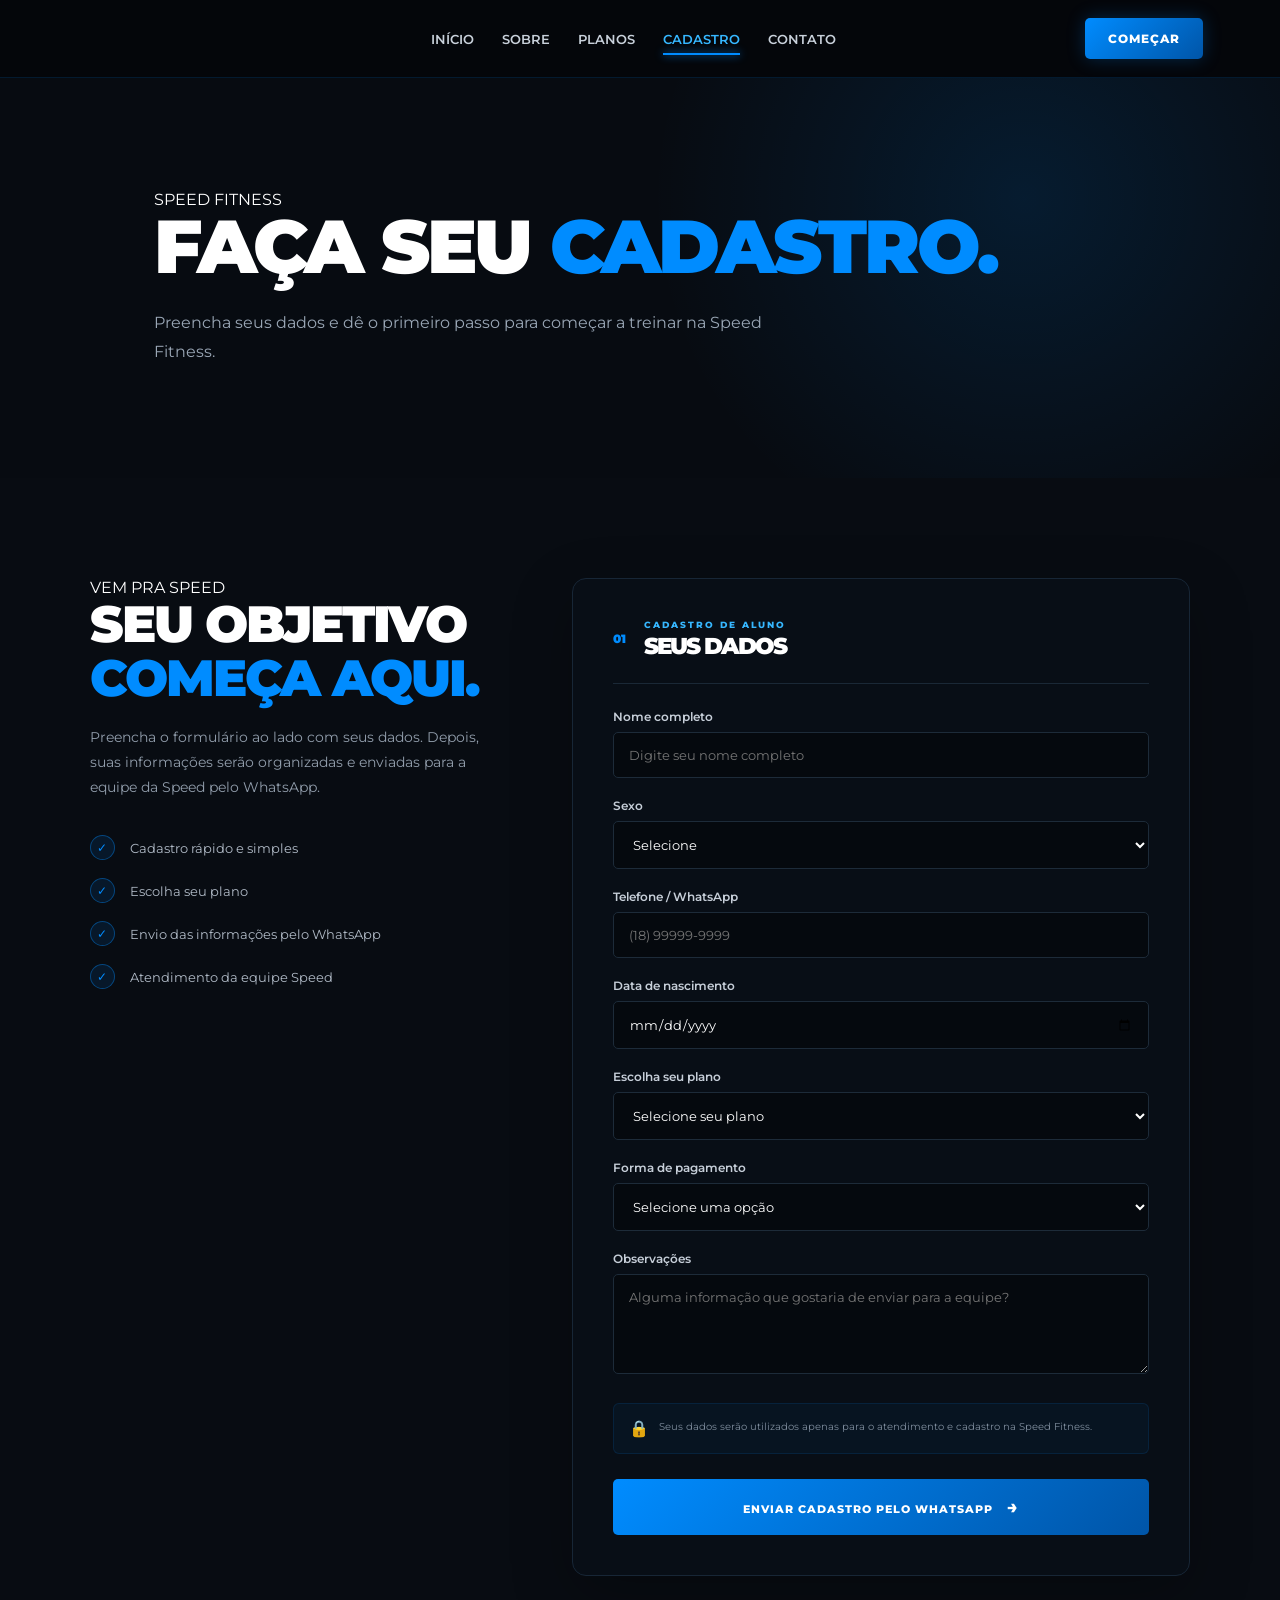
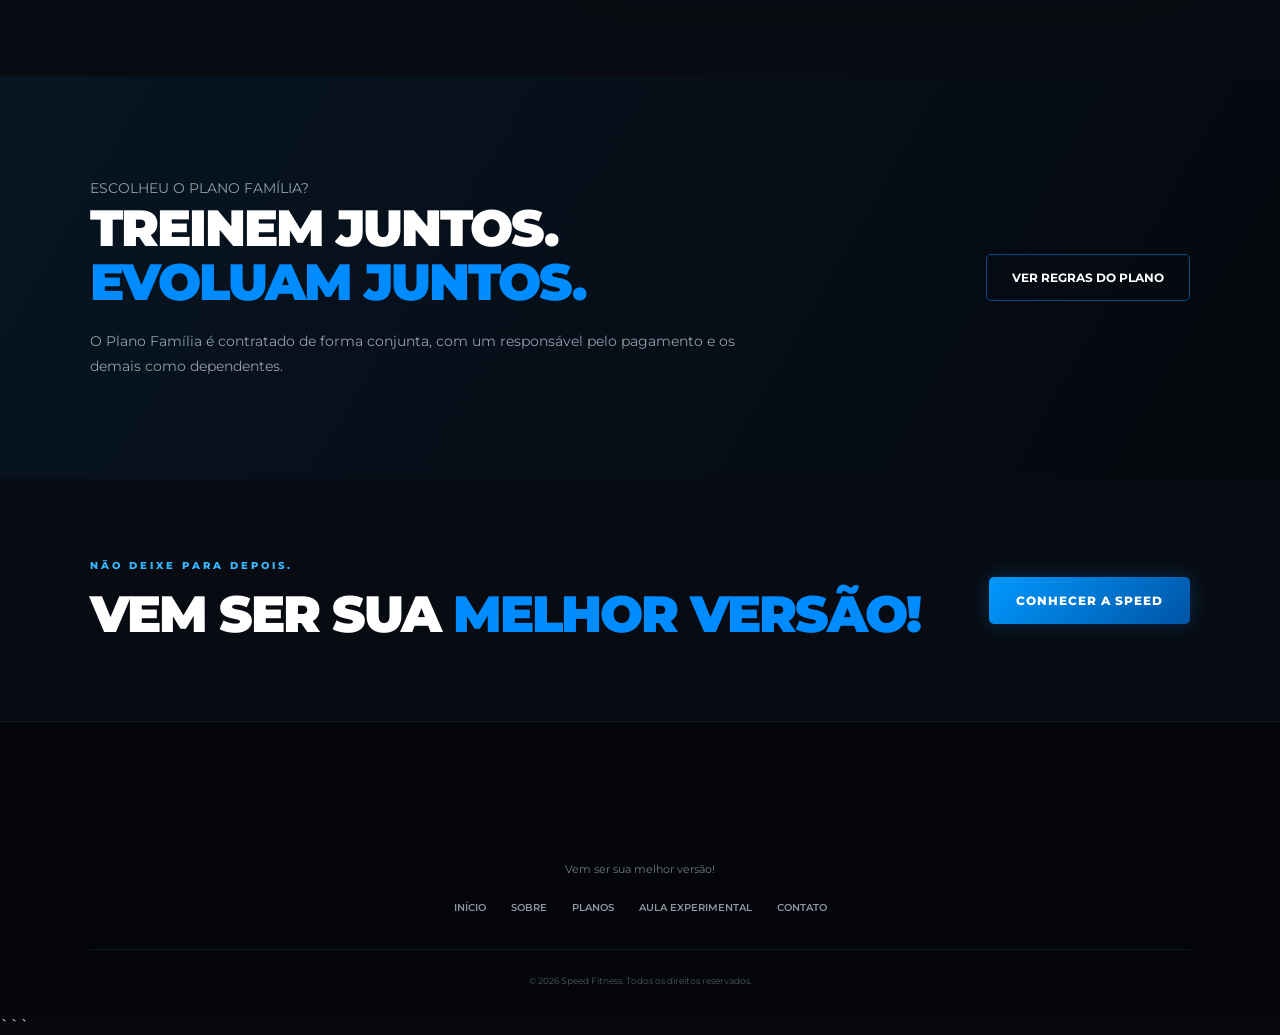
==== commit 1a59e4f0: "Update cadastro.html" ====
--- a/cadastro.html
+++ b/cadastro.html
@@ -56,12 +56,6 @@
             <a href="planos.html">
                 Planos
             </a>
-
-
-            <a href="experimental.html">
-                Aula Experimental
-            </a>
-
 
             <a href="cadastro.html" class="ativo">
                 Cadastro
--- a/estilo.css
+++ b/estilo.css
@@ -2905,4 +2905,150 @@
         padding-right: 14px;
     }
 }
-
+/* =========================================
+   TÍTULO DO INÍCIO - CELULAR
+========================================= */
+
+@media (max-width: 700px) {
+
+    .hero .hero-conteudo .hero-subtitulo {
+        width: 100% !important;
+        max-width: 340px !important;
+
+        margin: 0 auto 24px !important;
+
+        font-size: clamp(28px, 9vw, 36px) !important;
+        line-height: 0.95 !important;
+
+        font-weight: 900 !important;
+        letter-spacing: -1.5px !important;
+
+        text-align: center !important;
+        text-transform: uppercase !important;
+
+        color: #05070b !important;
+        -webkit-text-fill-color: #05070b !important;
+        -webkit-text-stroke: 1px #008cff !important;
+
+        text-shadow:
+            0 0 4px rgba(0, 140, 255, 0.95),
+            0 0 10px rgba(0, 140, 255, 0.65),
+            0 0 18px rgba(0, 140, 255, 0.35) !important;
+    }
+
+    .hero .hero-conteudo h1 {
+        width: 100% !important;
+
+        margin: 0 auto 20px !important;
+
+        font-size: 15px !important;
+        line-height: 1.45 !important;
+        letter-spacing: 3px !important;
+
+        text-align: center !important;
+    }
+
+    .hero .hero-conteudo h1 span {
+        display: inline !important;
+
+        color: #008cff !important;
+
+        -webkit-text-stroke: 0 !important;
+
+        text-shadow:
+            0 0 8px rgba(0, 140, 255, 0.5) !important;
+    }
+}
+/* =====================================================
+   CORREÇÃO DA FONTE DO TÍTULO NO CELULAR
+===================================================== */
+
+@media (max-width: 700px) {
+
+    .hero .hero-conteudo .hero-subtitulo {
+        font-family: 'Montserrat', Arial, sans-serif !important;
+        font-style: normal !important;
+        font-weight: 900 !important;
+
+        letter-spacing: -1.5px !important;
+        line-height: 0.95 !important;
+
+        -webkit-font-smoothing: antialiased;
+        -moz-osx-font-smoothing: grayscale;
+    }
+
+    .hero .hero-conteudo h1,
+    .hero .hero-conteudo h1 span,
+    .hero .hero-conteudo p,
+    .hero .hero-conteudo a {
+        font-family: 'Montserrat', Arial, sans-serif !important;
+        font-style: normal !important;
+    }
+}
+
+@media (max-width: 700px) {
+    .hero .hero-conteudo .hero-subtitulo {
+        font-family: 'Anton', sans-serif !important;
+    }
+}
+/* =====================================================
+   AJUSTE DAS PÁGINAS INTERNAS
+   SOMENTE POSICIONAMENTO E TAMANHO NO CELULAR
+===================================================== */
+
+
+/* =========================
+   COMPUTADOR
+========================= */
+
+@media (min-width: 701px) {
+
+    .pagina-topo {
+        padding-left: 12% !important;
+        padding-right: 12% !important;
+    }
+
+    .sobre-conteudo,
+    .planos-grid,
+    .cadastro-area,
+    .contato-area,
+    .experimental-destaque,
+    .faq,
+    .chamada-final {
+        margin-left: auto !important;
+        margin-right: auto !important;
+    }
+
+}
+
+
+/* =========================
+   CELULAR
+========================= */
+
+@media (max-width: 700px) {
+
+    /* Títulos das páginas internas */
+    .pagina-topo h1 {
+        font-size: clamp(32px, 8vw, 48px) !important;
+        line-height: 1.05 !important;
+    }
+
+    /* Títulos das seções */
+    section h2 {
+        font-size: clamp(26px, 7vw, 38px) !important;
+        line-height: 1.1 !important;
+    }
+
+    /* Textos */
+    .pagina-topo > p:last-child,
+    .sobre-conteudo p,
+    .plano-card p,
+    .diferencial p,
+    .contato-card > p:not(.contato-label),
+    .faq details p {
+        font-size: 13px !important;
+        line-height: 1.7 !important;
+    }
+
+}
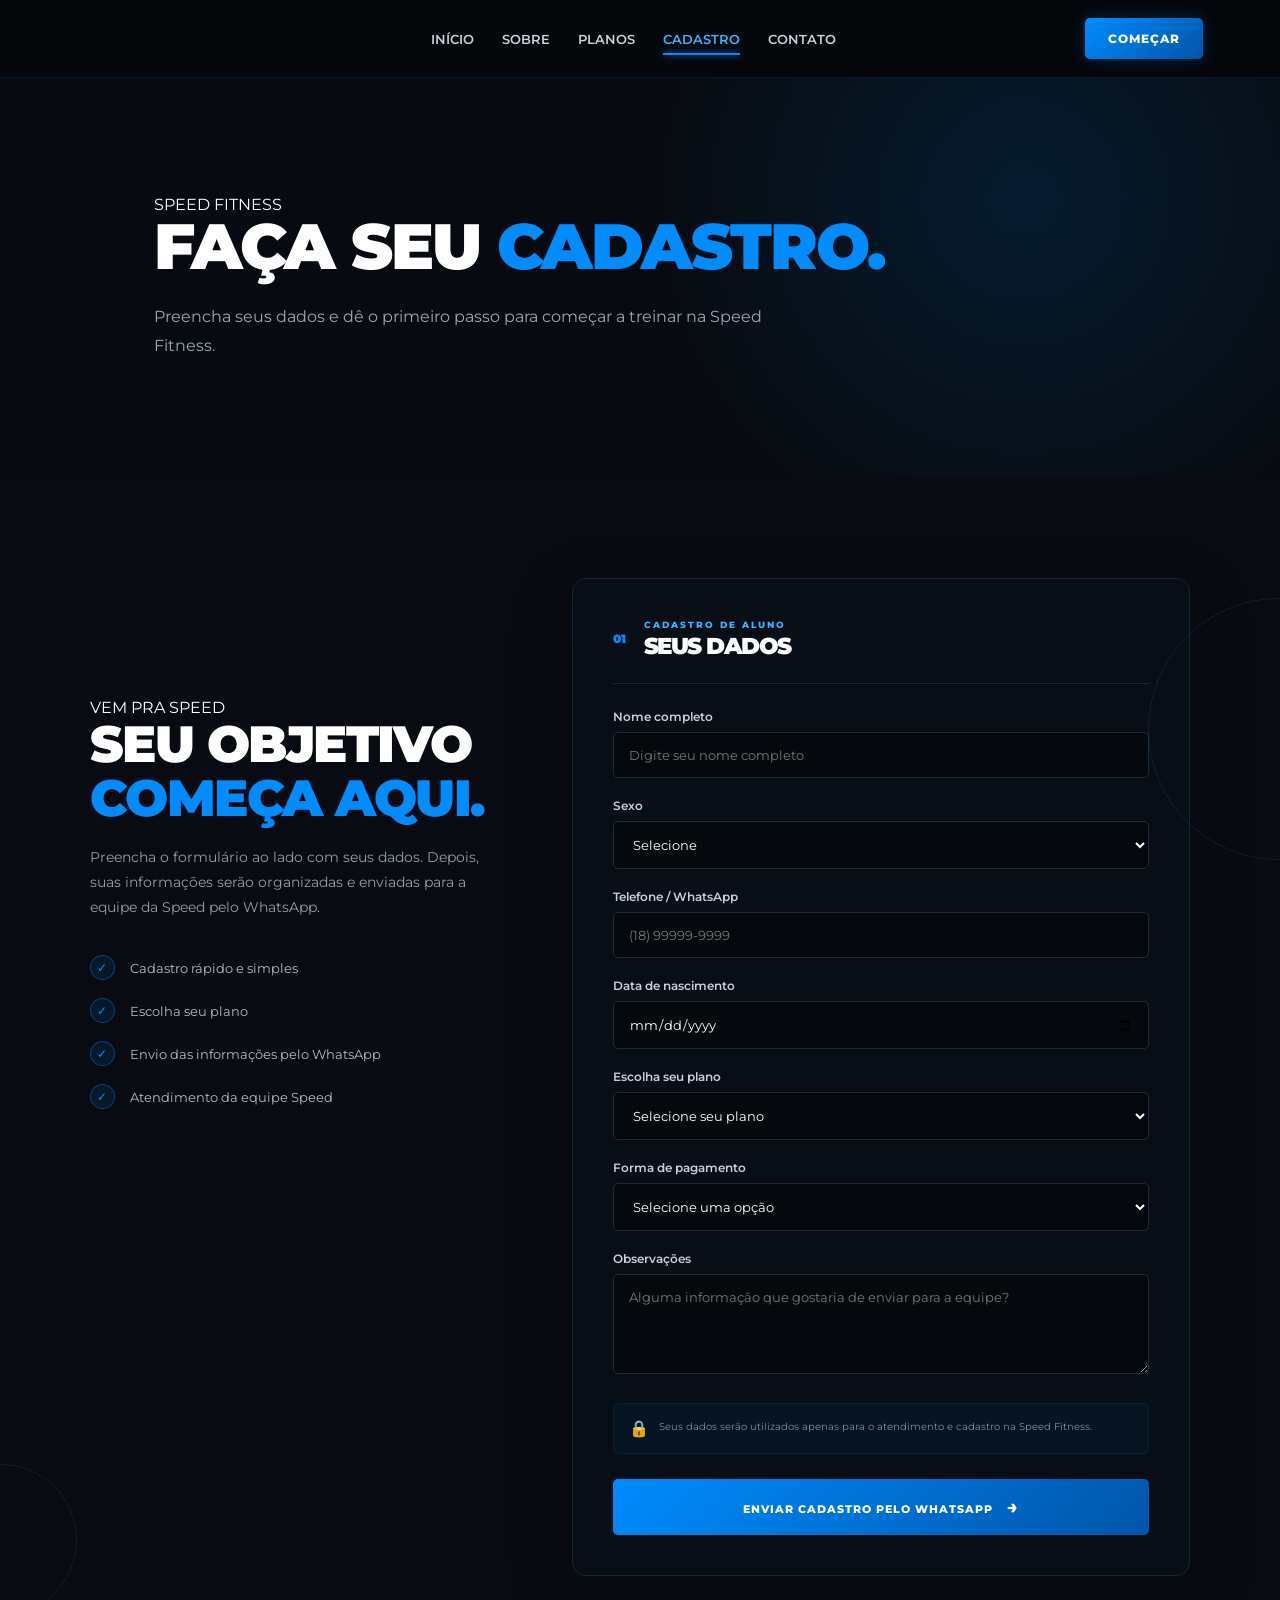
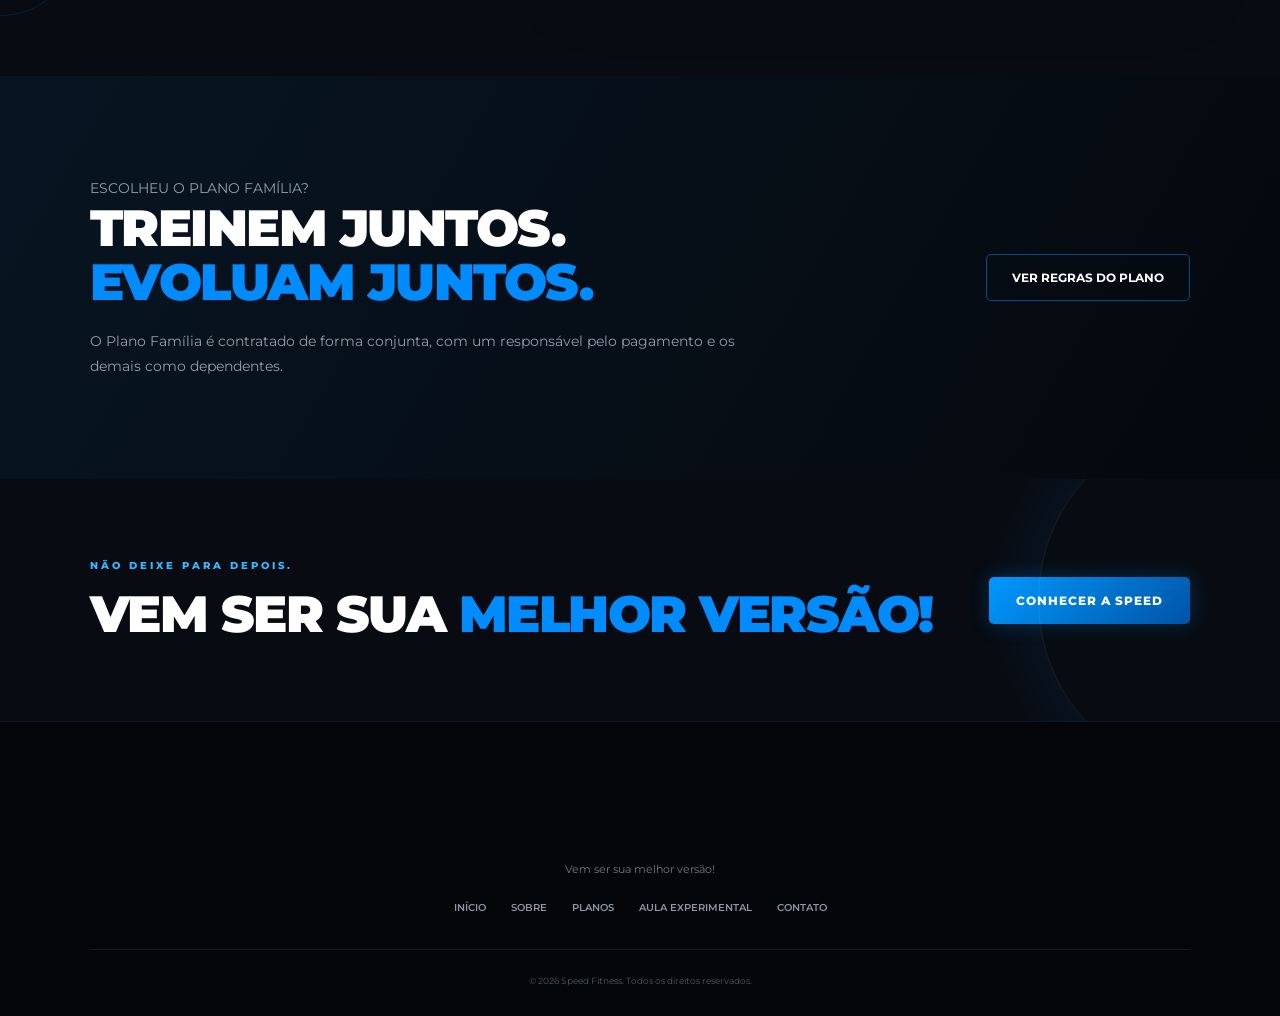
==== commit 73e7d16d: "Update cadastro.html" ====
--- a/cadastro.html
+++ b/cadastro.html
@@ -491,9 +491,7 @@
         Dinheiro
     </option>
 
-    <option value="Aula Experimental Gratuita">
-        Aula Experimental Gratuita
-    </option>
+
 
 </select>
 
@@ -729,4 +727,3 @@
 </body>
 
 </html>
-```
--- a/estilo.css
+++ b/estilo.css
@@ -3052,3 +3052,258 @@
     }
 
 }
+/* =====================================================
+   AJUSTES VISUAIS FINAIS — SPEED FITNESS
+   Estes ajustes usam apenas classes que já existem no HTML.
+===================================================== */
+
+/* títulos mais proporcionais */
+.hero-subtitulo {
+    font-size: clamp(42px, 5vw, 76px);
+    letter-spacing: -3px;
+}
+
+.evolucao-texto h2 {
+    font-size: clamp(36px, 4.2vw, 58px);
+    letter-spacing: -2px;
+}
+
+.pagina-topo h1 {
+    font-size: clamp(40px, 5vw, 68px);
+    letter-spacing: -2px;
+}
+
+section h2 {
+    font-size: clamp(34px, 4vw, 56px);
+    letter-spacing: -1.5px;
+}
+
+/* movimento suave nas áreas visuais já existentes */
+.hero-visual,
+.evolucao-visual {
+    isolation: isolate;
+}
+
+.circulo-brilho {
+    animation: pulsar 4s ease-in-out infinite;
+}
+
+.energia {
+    animation: pulsar 3.5s ease-in-out infinite;
+}
+
+.anel-1 { animation: girar 14s linear infinite; }
+.anel-2 { animation: girar 20s linear infinite reverse; }
+.anel-3 { animation: girar 28s linear infinite; }
+
+/* benefícios e diferenciais: cada card ganha profundidade */
+.beneficio,
+.diferencial {
+    position: relative;
+    overflow: hidden;
+    transition: transform .35s ease, border-color .35s ease, box-shadow .35s ease;
+}
+
+.beneficio::before,
+.diferencial::before {
+    content: "";
+    position: absolute;
+    width: 90px;
+    height: 90px;
+    right: -35px;
+    top: -35px;
+    border-radius: 50%;
+    border: 1px solid rgba(0,140,255,.35);
+    box-shadow: 0 0 30px rgba(0,140,255,.12);
+    transition: transform .5s ease;
+}
+
+.beneficio:hover,
+.diferencial:hover {
+    transform: translateY(-7px);
+    border-color: rgba(0,140,255,.55);
+    box-shadow: 0 14px 35px rgba(0,140,255,.12);
+}
+
+.beneficio:hover::before,
+.diferencial:hover::before {
+    transform: scale(1.35) rotate(25deg);
+}
+
+/* planos: detalhe circular lembrando anilha */
+.plano-card {
+    position: relative;
+    overflow: hidden;
+    transition: transform .35s ease, box-shadow .35s ease, border-color .35s ease;
+}
+
+.plano-card::before {
+    content: "";
+    position: absolute;
+    width: 120px;
+    height: 120px;
+    right: -58px;
+    top: -58px;
+    border-radius: 50%;
+    border: 12px solid rgba(0,140,255,.08);
+    box-shadow: inset 0 0 0 8px rgba(0,140,255,.035);
+    pointer-events: none;
+}
+
+.plano-card:hover {
+    transform: translateY(-8px);
+    border-color: rgba(0,140,255,.55);
+    box-shadow: 0 16px 38px rgba(0,140,255,.14);
+}
+
+/* estatísticas: efeito de pulso */
+.estatistica {
+    position: relative;
+    overflow: hidden;
+}
+
+.estatistica::after {
+    content: "";
+    position: absolute;
+    left: -100%;
+    bottom: 0;
+    width: 100%;
+    height: 2px;
+    background: linear-gradient(90deg, transparent, #008cff, transparent);
+    animation: moverLinha 4s ease-in-out infinite;
+}
+
+/* cadastro */
+.cadastro-area {
+    position: relative;
+    overflow: hidden;
+}
+
+.cadastro-area::before,
+.cadastro-area::after {
+    content: "";
+    position: absolute;
+    border: 1px solid rgba(0,140,255,.16);
+    border-radius: 50%;
+    pointer-events: none;
+}
+
+.cadastro-area::before {
+    width: 260px;
+    height: 260px;
+    right: -130px;
+    top: 10%;
+    animation: girar 22s linear infinite;
+}
+
+.cadastro-area::after {
+    width: 150px;
+    height: 150px;
+    left: -75px;
+    bottom: 5%;
+    animation: girar 16s linear infinite reverse;
+}
+
+/* aula experimental */
+.experimental-destaque {
+    position: relative;
+    overflow: hidden;
+}
+
+.experimental-destaque::before {
+    content: "";
+    position: absolute;
+    width: 180px;
+    height: 180px;
+    right: -60px;
+    top: -60px;
+    border-radius: 50%;
+    border: 1px solid rgba(0,140,255,.28);
+    box-shadow: 0 0 35px rgba(0,140,255,.12);
+    animation: pulsar 4s ease-in-out infinite;
+    pointer-events: none;
+}
+
+/* contato */
+.contato-card {
+    position: relative;
+    overflow: hidden;
+    transition: transform .35s ease, box-shadow .35s ease, border-color .35s ease;
+}
+
+.contato-card::before {
+    content: "";
+    position: absolute;
+    left: 0;
+    top: 0;
+    width: 3px;
+    height: 0;
+    background: #008cff;
+    box-shadow: 0 0 15px #008cff;
+    transition: height .4s ease;
+}
+
+.contato-card:hover {
+    transform: translateY(-5px);
+    box-shadow: 0 12px 30px rgba(0,140,255,.12);
+}
+
+.contato-card:hover::before {
+    height: 100%;
+}
+
+/* chamada final */
+.chamada-final {
+    position: relative;
+    overflow: hidden;
+}
+
+.chamada-final::before {
+    content: "";
+    position: absolute;
+    width: 360px;
+    height: 360px;
+    right: -120px;
+    top: 50%;
+    transform: translateY(-50%);
+    border-radius: 50%;
+    border: 1px solid rgba(255,255,255,.08);
+    box-shadow: 0 0 80px rgba(0,140,255,.12);
+    animation: pulsar 5s ease-in-out infinite;
+    pointer-events: none;
+}
+
+/* acessibilidade: respeita quem prefere menos movimento */
+@media (prefers-reduced-motion: reduce) {
+    *, *::before, *::after {
+        animation-duration: .01ms !important;
+        animation-iteration-count: 1 !important;
+        scroll-behavior: auto !important;
+        transition-duration: .01ms !important;
+    }
+}
+
+/* celular: mantém os títulos controlados e evita elementos decorativos invadindo a tela */
+@media (max-width: 700px) {
+    .hero-subtitulo {
+        font-size: clamp(38px, 11vw, 58px);
+        letter-spacing: -2px;
+    }
+
+    .evolucao-texto h2,
+    section h2 {
+        font-size: clamp(28px, 8vw, 42px);
+        letter-spacing: -1px;
+    }
+
+    .pagina-topo h1 {
+        font-size: clamp(30px, 8vw, 46px);
+    }
+
+    .cadastro-area::before,
+    .cadastro-area::after,
+    .chamada-final::before {
+        opacity: .45;
+    }
+}
+
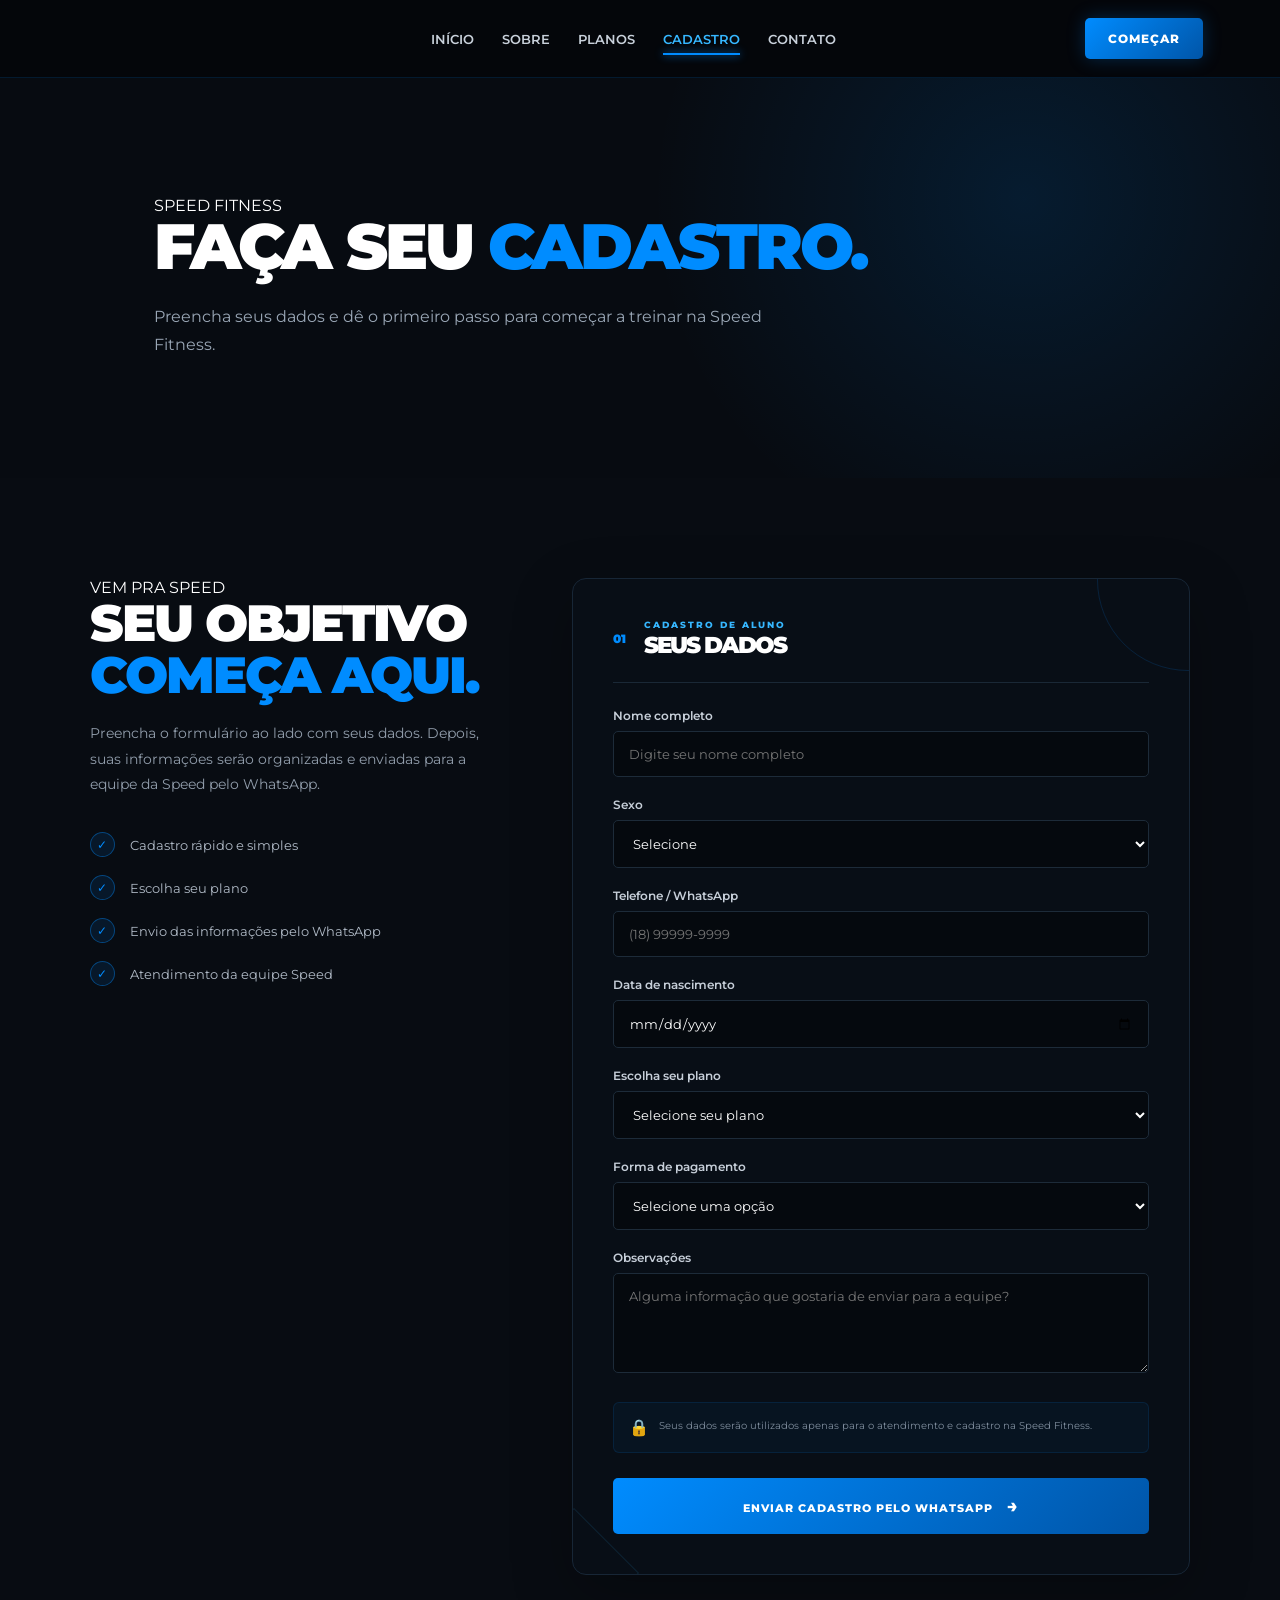
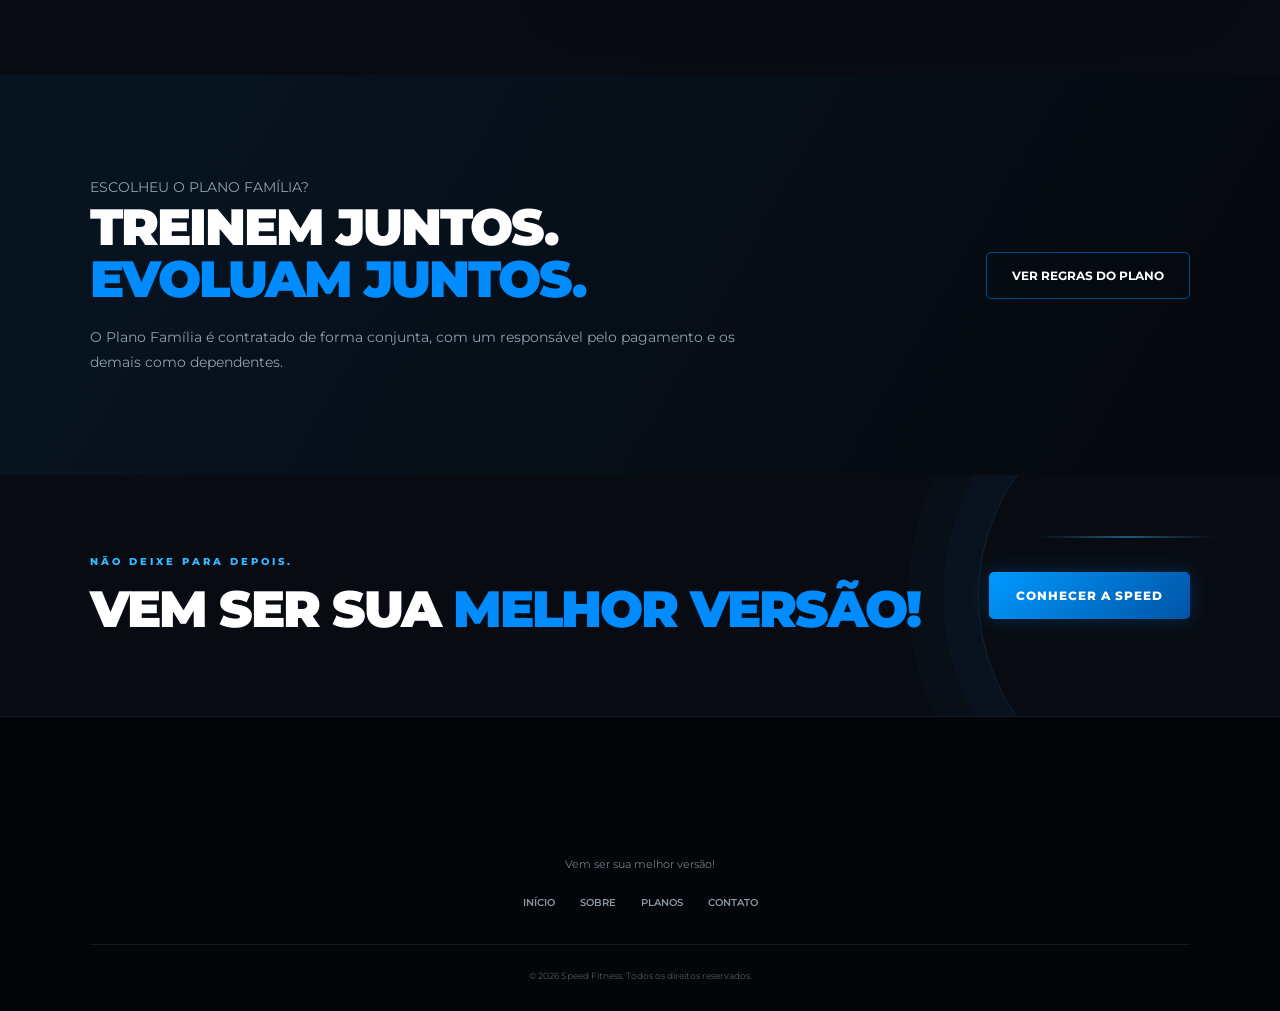
==== commit 2c26b9af: "Update cadastro.html" ====
--- a/cadastro.html
+++ b/cadastro.html
@@ -696,10 +696,6 @@
             </a>
 
 
-            <a href="experimental.html">
-                Aula Experimental
-            </a>
-
 
             <a href="contato.html">
                 Contato
--- a/estilo.css
+++ b/estilo.css
@@ -3052,56 +3052,76 @@
     }
 
 }
-/* =====================================================
-   AJUSTES VISUAIS FINAIS — SPEED FITNESS
-   Estes ajustes usam apenas classes que já existem no HTML.
-===================================================== */
-
-/* títulos mais proporcionais */
+
+/* =========================================================
+   SPEED FITNESS — MELHORIAS VISUAIS
+   Mantém as classes existentes e adiciona movimento/detalhes
+========================================================= */
+
+/* ---------- TÍTULOS MAIS PROPORCIONAIS ---------- */
+
 .hero-subtitulo {
-    font-size: clamp(42px, 5vw, 76px);
-    letter-spacing: -3px;
-}
-
-.evolucao-texto h2 {
-    font-size: clamp(36px, 4.2vw, 58px);
-    letter-spacing: -2px;
-}
-
-.pagina-topo h1 {
-    font-size: clamp(40px, 5vw, 68px);
-    letter-spacing: -2px;
-}
-
+    font-size: clamp(44px, 5vw, 76px);
+    line-height: .94;
+}
+
+.evolucao-texto h2,
 section h2 {
     font-size: clamp(34px, 4vw, 56px);
-    letter-spacing: -1.5px;
-}
-
-/* movimento suave nas áreas visuais já existentes */
-.hero-visual,
-.evolucao-visual {
-    isolation: isolate;
-}
+    line-height: 1.02;
+}
+
+.pagina-topo h1 {
+    font-size: clamp(42px, 5vw, 68px);
+    line-height: .98;
+}
+
+
+/* ---------- ANIMAÇÕES DOS ELEMENTOS QUE JÁ EXISTEM ---------- */
 
 .circulo-brilho {
-    animation: pulsar 4s ease-in-out infinite;
-}
+    animation: brilhoRespira 4s ease-in-out infinite;
+}
+
+.halter {
+    animation: flutuarHalter 4s ease-in-out infinite;
+}
+
+.particula {
+    animation: particulaViva 3.5s ease-in-out infinite;
+}
+
+.part-2 { animation-delay: .5s; }
+.part-3 { animation-delay: 1s; }
+.part-4 { animation-delay: 1.5s; }
+.part-5 { animation-delay: 2s; }
 
 .energia {
-    animation: pulsar 3.5s ease-in-out infinite;
-}
-
-.anel-1 { animation: girar 14s linear infinite; }
-.anel-2 { animation: girar 20s linear infinite reverse; }
-.anel-3 { animation: girar 28s linear infinite; }
-
-/* benefícios e diferenciais: cada card ganha profundidade */
+    animation: energiaPulse 2.8s ease-in-out infinite;
+}
+
+.anel {
+    transform-origin: center;
+}
+
+.anel-1 { animation: anelGira 12s linear infinite; }
+.anel-2 { animation: anelGira 17s linear infinite reverse; }
+.anel-3 { animation: anelGira 22s linear infinite; }
+
+.linha-evolucao {
+    animation: linhaPassa 3s ease-in-out infinite;
+}
+
+
+/* ---------- CARDS DE BENEFÍCIOS ---------- */
+
 .beneficio,
 .diferencial {
     position: relative;
     overflow: hidden;
-    transition: transform .35s ease, border-color .35s ease, box-shadow .35s ease;
+    isolation: isolate;
+    transition: transform .4s ease, border-color .4s ease,
+                box-shadow .4s ease, background .4s ease;
 }
 
 .beneficio::before,
@@ -3110,172 +3130,537 @@
     position: absolute;
     width: 90px;
     height: 90px;
+    border: 1px solid rgba(0,140,255,.22);
+    border-radius: 50%;
     right: -35px;
     top: -35px;
+    z-index: -1;
+    transition: .5s ease;
+}
+
+.beneficio::after,
+.diferencial::after {
+    content: "";
+    position: absolute;
+    width: 7px;
+    height: 7px;
     border-radius: 50%;
-    border: 1px solid rgba(0,140,255,.35);
-    box-shadow: 0 0 30px rgba(0,140,255,.12);
-    transition: transform .5s ease;
+    background: var(--azul-claro);
+    box-shadow: 0 0 15px var(--azul);
+    right: 25px;
+    top: 25px;
+    transition: .5s ease;
+}
+
+.beneficio:nth-child(2)::before,
+.diferencial:nth-child(2)::before {
+    border-radius: 18px;
+    transform: rotate(45deg);
+}
+
+.beneficio:nth-child(3)::before,
+.diferencial:nth-child(3)::before {
+    border-style: dashed;
+}
+
+.beneficio:nth-child(4)::before,
+.diferencial:nth-child(4)::before {
+    width: 65px;
+    height: 65px;
+    border-radius: 8px;
+    transform: rotate(45deg);
 }
 
 .beneficio:hover,
 .diferencial:hover {
-    transform: translateY(-7px);
+    transform: translateY(-9px);
     border-color: rgba(0,140,255,.55);
-    box-shadow: 0 14px 35px rgba(0,140,255,.12);
+    box-shadow: 0 18px 45px rgba(0,140,255,.12);
 }
 
 .beneficio:hover::before,
 .diferencial:hover::before {
-    transform: scale(1.35) rotate(25deg);
-}
-
-/* planos: detalhe circular lembrando anilha */
+    transform: scale(1.25) rotate(25deg);
+    border-color: rgba(54,183,255,.5);
+}
+
+.beneficio:hover::after,
+.diferencial:hover::after {
+    transform: scale(1.8);
+}
+
+
+/* ---------- PLANOS: DISCOS DISCRETOS ---------- */
+
 .plano-card {
     position: relative;
     overflow: hidden;
-    transition: transform .35s ease, box-shadow .35s ease, border-color .35s ease;
+    isolation: isolate;
+    transition: transform .4s ease, border-color .4s ease,
+                box-shadow .4s ease;
 }
 
 .plano-card::before {
     content: "";
     position: absolute;
-    width: 120px;
-    height: 120px;
+    width: 125px;
+    height: 125px;
+    border-radius: 50%;
     right: -58px;
-    top: -58px;
+    bottom: -58px;
+    border: 12px double rgba(0,140,255,.08);
+    box-shadow:
+        inset 0 0 0 12px rgba(0,140,255,.035),
+        0 0 30px rgba(0,140,255,.05);
+    z-index: -1;
+    transition: .5s ease;
+}
+
+.plano-card::after {
+    content: "";
+    position: absolute;
+    width: 42px;
+    height: 42px;
     border-radius: 50%;
-    border: 12px solid rgba(0,140,255,.08);
-    box-shadow: inset 0 0 0 8px rgba(0,140,255,.035);
-    pointer-events: none;
+    left: -22px;
+    top: -22px;
+    border: 6px solid rgba(54,183,255,.06);
+    z-index: -1;
+    transition: .5s ease;
 }
 
 .plano-card:hover {
     transform: translateY(-8px);
-    border-color: rgba(0,140,255,.55);
-    box-shadow: 0 16px 38px rgba(0,140,255,.14);
-}
-
-/* estatísticas: efeito de pulso */
-.estatistica {
+    border-color: rgba(0,140,255,.5);
+    box-shadow: 0 20px 50px rgba(0,140,255,.12);
+}
+
+.plano-card:hover::before {
+    transform: rotate(35deg) scale(1.08);
+    border-color: rgba(0,140,255,.17);
+}
+
+
+/* ---------- CADASTRO: PAINEL GEOMÉTRICO ---------- */
+
+.cadastro-area {
+    position: relative;
+}
+
+.formulario-container {
     position: relative;
     overflow: hidden;
-}
-
-.estatistica::after {
-    content: "";
-    position: absolute;
-    left: -100%;
-    bottom: 0;
-    width: 100%;
-    height: 2px;
-    background: linear-gradient(90deg, transparent, #008cff, transparent);
-    animation: moverLinha 4s ease-in-out infinite;
-}
-
-/* cadastro */
-.cadastro-area {
-    position: relative;
-    overflow: hidden;
-}
-
-.cadastro-area::before,
-.cadastro-area::after {
-    content: "";
-    position: absolute;
-    border: 1px solid rgba(0,140,255,.16);
-    border-radius: 50%;
-    pointer-events: none;
-}
-
-.cadastro-area::before {
-    width: 260px;
-    height: 260px;
-    right: -130px;
-    top: 10%;
-    animation: girar 22s linear infinite;
-}
-
-.cadastro-area::after {
-    width: 150px;
-    height: 150px;
-    left: -75px;
-    bottom: 5%;
-    animation: girar 16s linear infinite reverse;
-}
-
-/* aula experimental */
-.experimental-destaque {
-    position: relative;
-    overflow: hidden;
-}
-
-.experimental-destaque::before {
+    isolation: isolate;
+}
+
+.formulario-container::before {
     content: "";
     position: absolute;
     width: 180px;
     height: 180px;
-    right: -60px;
-    top: -60px;
+    right: -90px;
+    top: -90px;
+    border: 1px solid rgba(0,140,255,.16);
     border-radius: 50%;
-    border: 1px solid rgba(0,140,255,.28);
-    box-shadow: 0 0 35px rgba(0,140,255,.12);
-    animation: pulsar 4s ease-in-out infinite;
-    pointer-events: none;
-}
-
-/* contato */
+    z-index: -1;
+    animation: painelGira 18s linear infinite;
+}
+
+.formulario-container::after {
+    content: "";
+    position: absolute;
+    width: 90px;
+    height: 90px;
+    left: -45px;
+    bottom: -45px;
+    border: 1px solid rgba(54,183,255,.12);
+    transform: rotate(45deg);
+    z-index: -1;
+}
+
+.formulario-container input,
+.formulario-container select,
+.formulario-container textarea {
+    transition: border-color .3s ease, box-shadow .3s ease,
+                transform .3s ease;
+}
+
+.formulario-container input:focus,
+.formulario-container select:focus,
+.formulario-container textarea:focus {
+    border-color: var(--azul) !important;
+    box-shadow: 0 0 0 3px rgba(0,140,255,.08),
+                0 0 22px rgba(0,140,255,.12);
+    transform: translateY(-1px);
+}
+
+
+/* ---------- PAGAMENTO / INFORMAÇÕES ---------- */
+
+.pagamento,
+.pagamento-card,
+.informacao,
+.informacao-card {
+    position: relative;
+    overflow: hidden;
+}
+
+.pagamento::before,
+.pagamento-card::before,
+.informacao::before,
+.informacao-card::before {
+    content: "";
+    position: absolute;
+    width: 85px;
+    height: 85px;
+    right: -38px;
+    top: -38px;
+    border-radius: 50%;
+    border: 8px solid rgba(0,140,255,.07);
+    box-shadow: 0 0 0 10px rgba(0,140,255,.025);
+    animation: circuloPagamento 6s ease-in-out infinite;
+}
+
+
+/* ---------- AULA EXPERIMENTAL: ALVO ---------- */
+
+.experimental-destaque {
+    position: relative;
+    overflow: hidden;
+    isolation: isolate;
+}
+
+.experimental-destaque::before {
+    content: "";
+    position: absolute;
+    width: 330px;
+    height: 330px;
+    border-radius: 50%;
+    border: 1px solid rgba(0,140,255,.13);
+    box-shadow:
+        0 0 0 35px rgba(0,140,255,.035),
+        0 0 0 70px rgba(0,140,255,.018);
+    right: -80px;
+    top: 50%;
+    transform: translateY(-50%);
+    z-index: -1;
+    animation: alvoPulse 4s ease-in-out infinite;
+}
+
+.experimental-destaque::after {
+    content: "";
+    position: absolute;
+    width: 8px;
+    height: 8px;
+    border-radius: 50%;
+    background: var(--azul-claro);
+    box-shadow: 0 0 20px 5px rgba(0,140,255,.4);
+    right: 80px;
+    top: 50%;
+    animation: alvoPonto 3s ease-in-out infinite;
+}
+
+
+/* ---------- HORÁRIOS ---------- */
+
+.horario-linha {
+    position: relative;
+    transition: padding-left .3s ease, background .3s ease;
+}
+
+.horario-linha::before {
+    content: "";
+    width: 6px;
+    height: 6px;
+    border-radius: 50%;
+    background: var(--azul);
+    box-shadow: 0 0 10px var(--azul);
+    position: absolute;
+    left: -15px;
+    top: 50%;
+    transform: translateY(-50%);
+    animation: marcadorHorario 2s ease-in-out infinite;
+}
+
+.horario-linha:nth-child(2)::before { animation-delay: .4s; }
+.horario-linha:nth-child(3)::before { animation-delay: .8s; }
+.horario-linha:nth-child(4)::before { animation-delay: 1.2s; }
+
+.horario-linha:hover {
+    padding-left: 8px;
+}
+
+
+/* ---------- CONTATO: CONEXÕES ---------- */
+
 .contato-card {
     position: relative;
     overflow: hidden;
-    transition: transform .35s ease, box-shadow .35s ease, border-color .35s ease;
+    transition: transform .4s ease, border-color .4s ease,
+                box-shadow .4s ease;
 }
 
 .contato-card::before {
+    content: "";
+    position: absolute;
+    width: 140px;
+    height: 1px;
+    background: linear-gradient(90deg, transparent, var(--azul), transparent);
+    right: -55px;
+    bottom: 28px;
+    transform: rotate(-35deg);
+    opacity: .25;
+    animation: conexaoPassa 4s ease-in-out infinite;
+}
+
+.contato-card::after {
+    content: "";
+    position: absolute;
+    width: 8px;
+    height: 8px;
+    border-radius: 50%;
+    right: 25px;
+    bottom: 25px;
+    background: var(--azul-claro);
+    box-shadow: 0 0 16px var(--azul);
+}
+
+.contato-card:hover {
+    transform: translateY(-7px);
+    border-color: rgba(0,140,255,.5);
+    box-shadow: 0 18px 45px rgba(0,140,255,.12);
+}
+
+.link-contato:hover {
+    transform: translateX(7px);
+}
+
+
+/* ---------- FAQ: BARRA DE ABERTURA ---------- */
+
+.faq details {
+    position: relative;
+}
+
+.faq details::before {
     content: "";
     position: absolute;
     left: 0;
     top: 0;
-    width: 3px;
+    width: 2px;
     height: 0;
-    background: #008cff;
-    box-shadow: 0 0 15px #008cff;
-    transition: height .4s ease;
-}
-
-.contato-card:hover {
-    transform: translateY(-5px);
-    box-shadow: 0 12px 30px rgba(0,140,255,.12);
-}
-
-.contato-card:hover::before {
+    background: var(--azul);
+    box-shadow: 0 0 12px var(--azul);
+    transition: height .35s ease;
+}
+
+.faq details[open]::before {
     height: 100%;
 }
 
-/* chamada final */
+.faq summary {
+    transition: color .3s ease, padding-left .3s ease;
+}
+
+.faq details[open] summary {
+    color: var(--azul-claro);
+    padding-left: 10px;
+}
+
+.faq details p {
+    animation: faqEntrada .35s ease both;
+}
+
+
+/* ---------- CHAMADA FINAL ---------- */
+
 .chamada-final {
     position: relative;
     overflow: hidden;
+    isolation: isolate;
 }
 
 .chamada-final::before {
     content: "";
     position: absolute;
-    width: 360px;
-    height: 360px;
+    width: 420px;
+    height: 420px;
+    border-radius: 50%;
+    border: 1px solid rgba(54,183,255,.15);
+    box-shadow:
+        0 0 0 35px rgba(0,140,255,.035),
+        0 0 0 70px rgba(0,140,255,.02);
     right: -120px;
     top: 50%;
     transform: translateY(-50%);
-    border-radius: 50%;
-    border: 1px solid rgba(255,255,255,.08);
-    box-shadow: 0 0 80px rgba(0,140,255,.12);
-    animation: pulsar 5s ease-in-out infinite;
-    pointer-events: none;
-}
-
-/* acessibilidade: respeita quem prefere menos movimento */
+    z-index: -1;
+    animation: finalEnergia 5s ease-in-out infinite;
+}
+
+.chamada-final::after {
+    content: "";
+    position: absolute;
+    width: 180px;
+    height: 2px;
+    background: linear-gradient(90deg, transparent, var(--azul-claro), transparent);
+    right: 5%;
+    top: 25%;
+    opacity: .45;
+    animation: finalLinha 3s ease-in-out infinite;
+}
+
+.chamada-final .botao-principal {
+    position: relative;
+    transition: transform .3s ease, box-shadow .3s ease;
+}
+
+.chamada-final .botao-principal:hover {
+    transform: translateY(-4px) scale(1.03);
+    box-shadow: 0 12px 35px rgba(0,140,255,.35);
+}
+
+
+/* ---------- ANIMAÇÕES NOVAS ---------- */
+
+@keyframes brilhoRespira {
+    0%, 100% { transform: scale(.96); opacity: .7; }
+    50% { transform: scale(1.05); opacity: 1; }
+}
+
+@keyframes particulaViva {
+    0%, 100% { transform: translateY(0) scale(1); opacity: .55; }
+    50% { transform: translateY(-14px) scale(1.25); opacity: 1; }
+}
+
+@keyframes energiaPulse {
+    0%, 100% { transform: scale(.96); opacity: .45; }
+    50% { transform: scale(1.04); opacity: .9; }
+}
+
+@keyframes anelGira {
+    from { transform: rotate(0deg); }
+    to { transform: rotate(360deg); }
+}
+
+@keyframes linhaPassa {
+    0%, 100% { opacity: .25; transform: translateX(-8px); }
+    50% { opacity: 1; transform: translateX(8px); }
+}
+
+@keyframes painelGira {
+    from { transform: rotate(0deg); }
+    to { transform: rotate(360deg); }
+}
+
+@keyframes circuloPagamento {
+    0%, 100% { transform: scale(.9); opacity: .5; }
+    50% { transform: scale(1.12); opacity: 1; }
+}
+
+@keyframes alvoPulse {
+    0%, 100% { transform: translateY(-50%) scale(.94); opacity: .5; }
+    50% { transform: translateY(-50%) scale(1.04); opacity: 1; }
+}
+
+@keyframes alvoPonto {
+    0%, 100% { transform: scale(.8); opacity: .45; }
+    50% { transform: scale(1.5); opacity: 1; }
+}
+
+@keyframes marcadorHorario {
+    0%, 100% { transform: translateY(-50%) scale(.8); opacity: .45; }
+    50% { transform: translateY(-50%) scale(1.5); opacity: 1; }
+}
+
+@keyframes conexaoPassa {
+    0%, 100% { transform: translate(0, 0) rotate(-35deg); opacity: .15; }
+    50% { transform: translate(-18px, -8px) rotate(-35deg); opacity: .7; }
+}
+
+@keyframes faqEntrada {
+    from { opacity: 0; transform: translateY(-5px); }
+    to { opacity: 1; transform: translateY(0); }
+}
+
+@keyframes finalEnergia {
+    0%, 100% { transform: translateY(-50%) scale(.94); opacity: .45; }
+    50% { transform: translateY(-50%) scale(1.06); opacity: 1; }
+}
+
+@keyframes finalLinha {
+    0%, 100% { transform: translateX(25px); opacity: .15; }
+    50% { transform: translateX(-25px); opacity: .7; }
+}
+
+
+/* ---------- CELULAR: AJUSTES ESPECÍFICOS ---------- */
+
+@media (max-width: 700px) {
+
+    .hero-subtitulo {
+        font-size: clamp(29px, 9vw, 38px) !important;
+        letter-spacing: -1px !important;
+    }
+
+    .pagina-topo h1 {
+        font-size: clamp(32px, 9vw, 46px) !important;
+        letter-spacing: -1px !important;
+    }
+
+    section h2,
+    .evolucao-texto h2 {
+        font-size: clamp(27px, 7.5vw, 38px) !important;
+        letter-spacing: -1px !important;
+    }
+
+    .beneficio:hover,
+    .diferencial:hover,
+    .plano-card:hover,
+    .contato-card:hover {
+        transform: translateY(-4px);
+    }
+
+    .experimental-destaque::before {
+        width: 220px;
+        height: 220px;
+        right: -100px;
+    }
+
+    .experimental-destaque::after {
+        right: 38px;
+    }
+
+    .chamada-final::before {
+        width: 260px;
+        height: 260px;
+        right: -130px;
+    }
+
+    .chamada-final::after {
+        width: 110px;
+        right: 3%;
+    }
+
+    .formulario-container::before {
+        width: 130px;
+        height: 130px;
+    }
+
+    .plano-card::before {
+        width: 95px;
+        height: 95px;
+    }
+
+    .faq summary {
+        gap: 15px;
+    }
+
+}
+
 @media (prefers-reduced-motion: reduce) {
-    *, *::before, *::after {
+    *,
+    *::before,
+    *::after {
         animation-duration: .01ms !important;
         animation-iteration-count: 1 !important;
         scroll-behavior: auto !important;
@@ -3283,27 +3668,3 @@
     }
 }
 
-/* celular: mantém os títulos controlados e evita elementos decorativos invadindo a tela */
-@media (max-width: 700px) {
-    .hero-subtitulo {
-        font-size: clamp(38px, 11vw, 58px);
-        letter-spacing: -2px;
-    }
-
-    .evolucao-texto h2,
-    section h2 {
-        font-size: clamp(28px, 8vw, 42px);
-        letter-spacing: -1px;
-    }
-
-    .pagina-topo h1 {
-        font-size: clamp(30px, 8vw, 46px);
-    }
-
-    .cadastro-area::before,
-    .cadastro-area::after,
-    .chamada-final::before {
-        opacity: .45;
-    }
-}
-
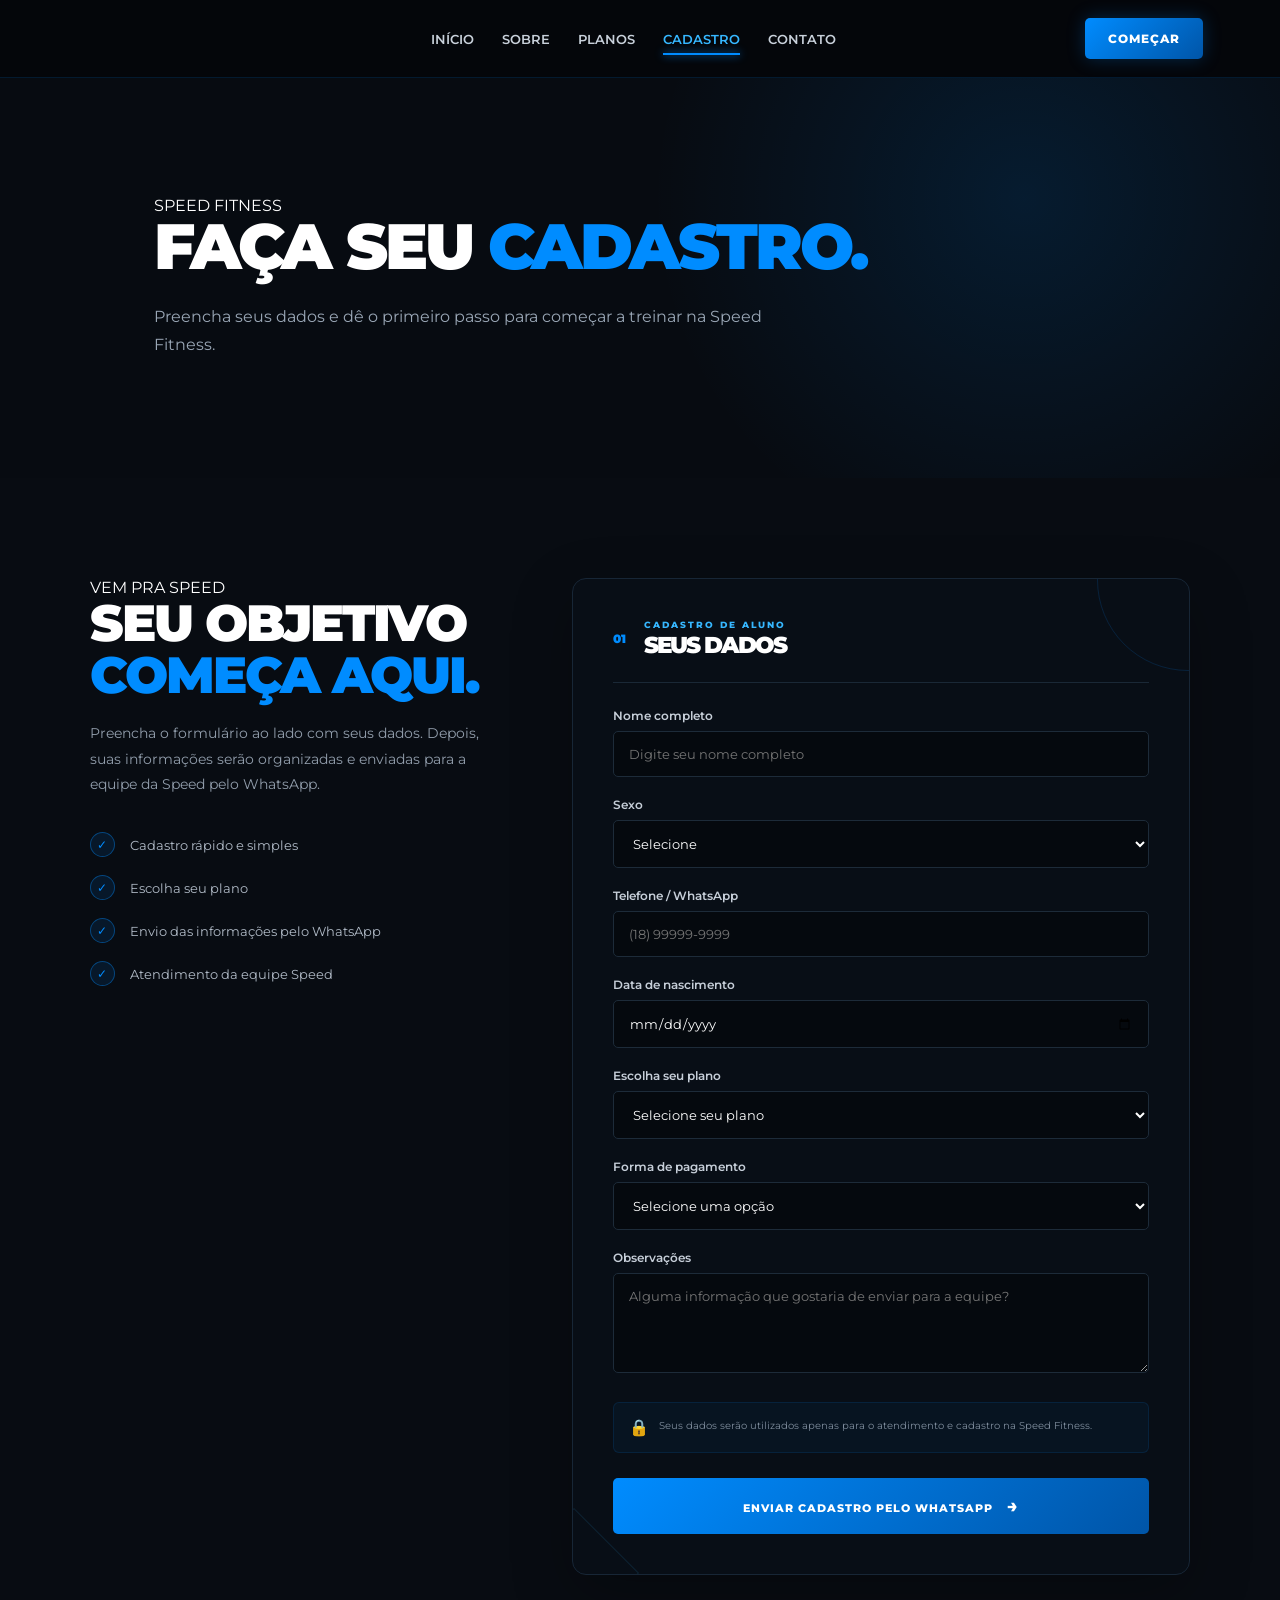
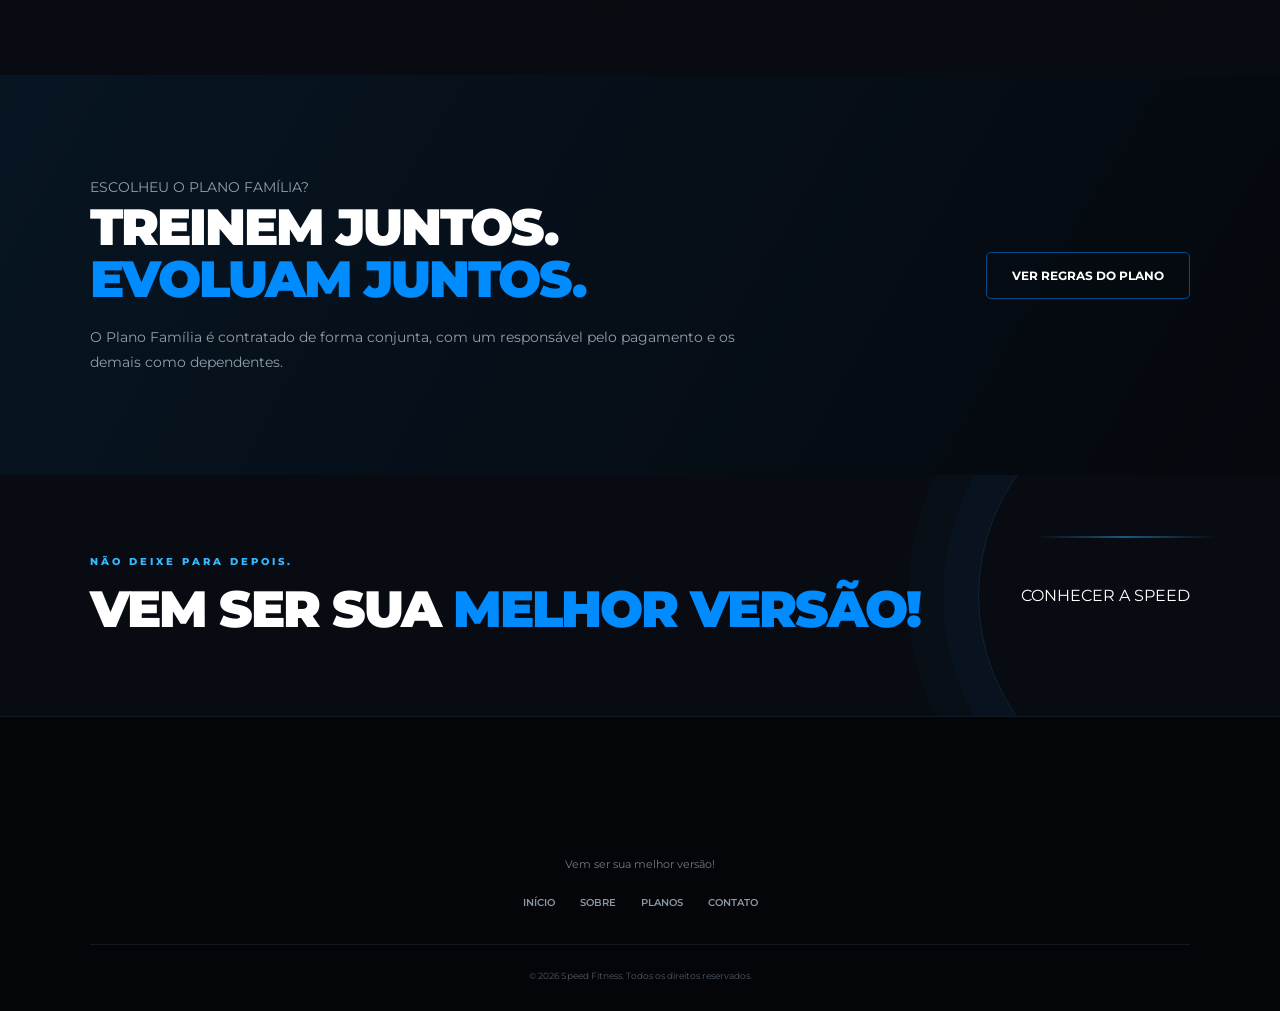
==== commit 245f12a1: "Update cadastro.html" ====
--- a/cadastro.html
+++ b/cadastro.html
@@ -638,11 +638,6 @@
             </div>
 
 
-            <a
-                href="experimental.html"
-                class="botao-principal"
-            >
-
                 CONHECER A SPEED
 
             </a>
